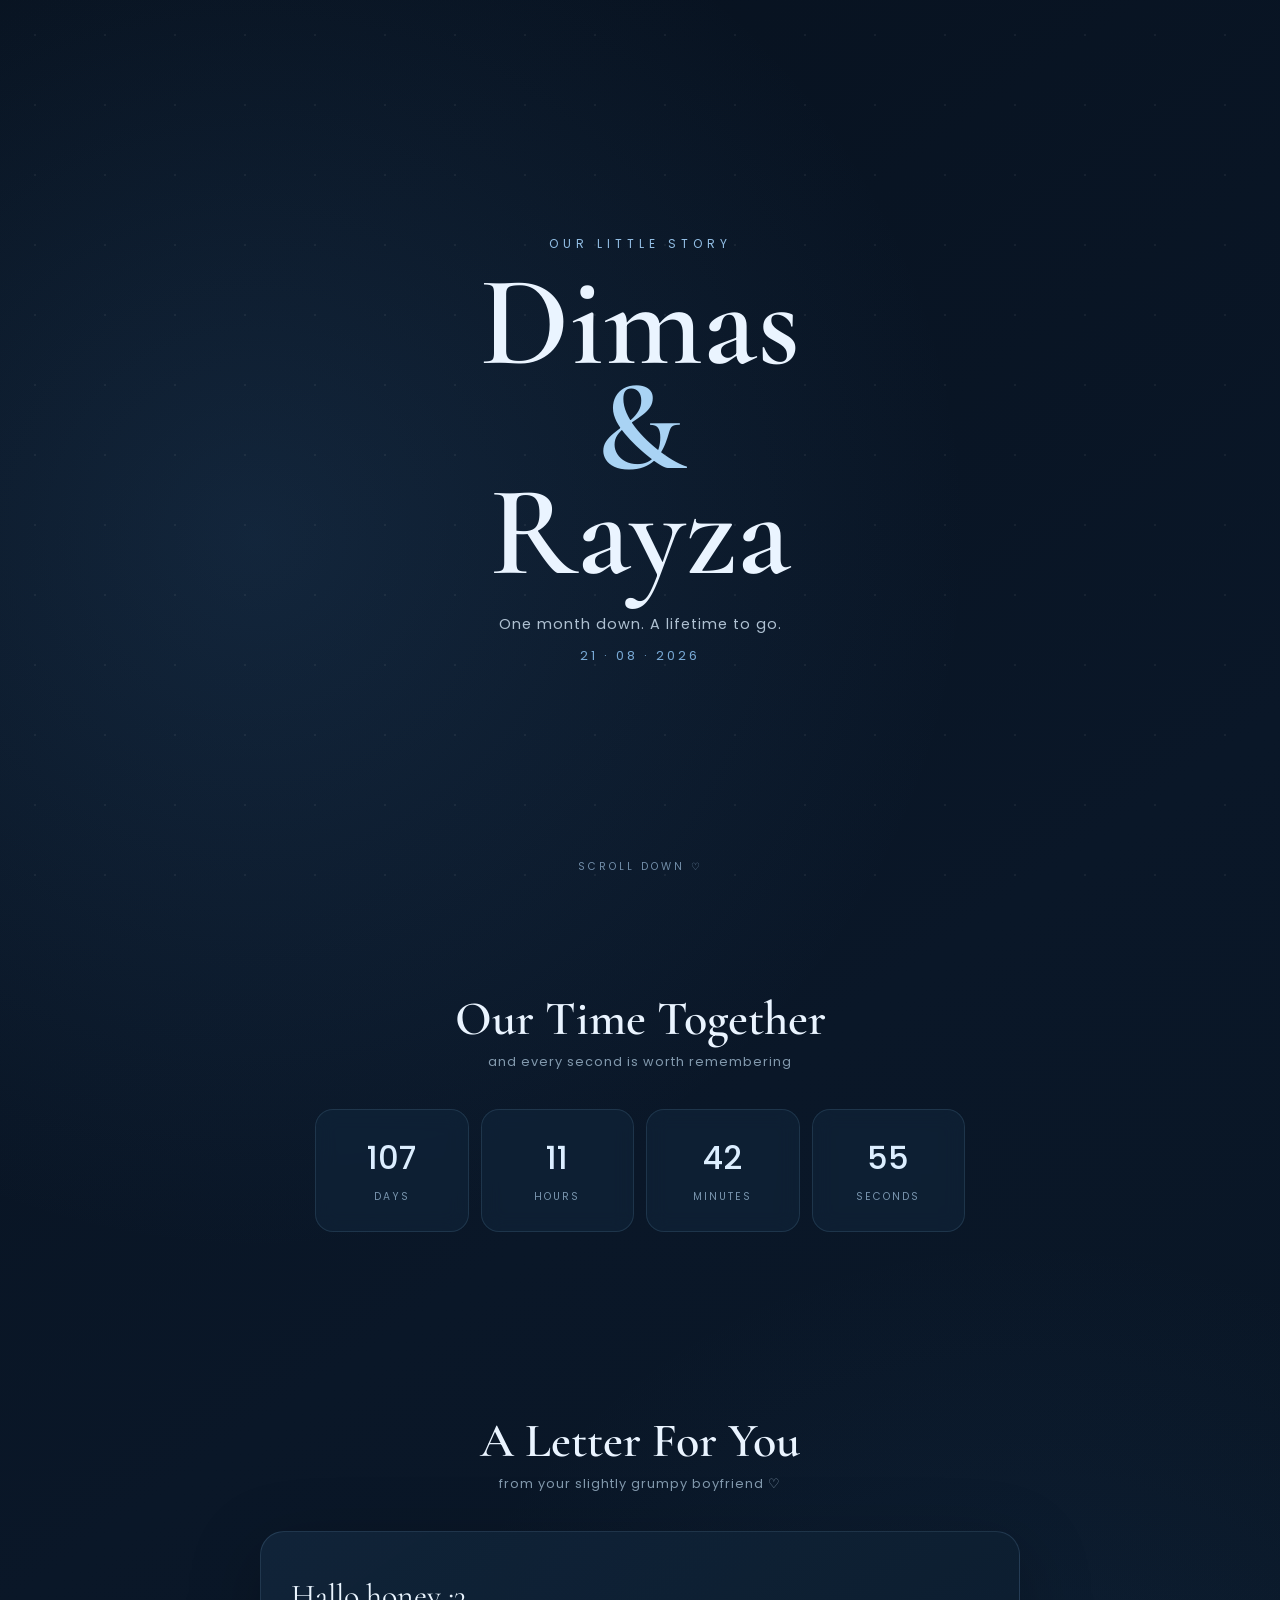
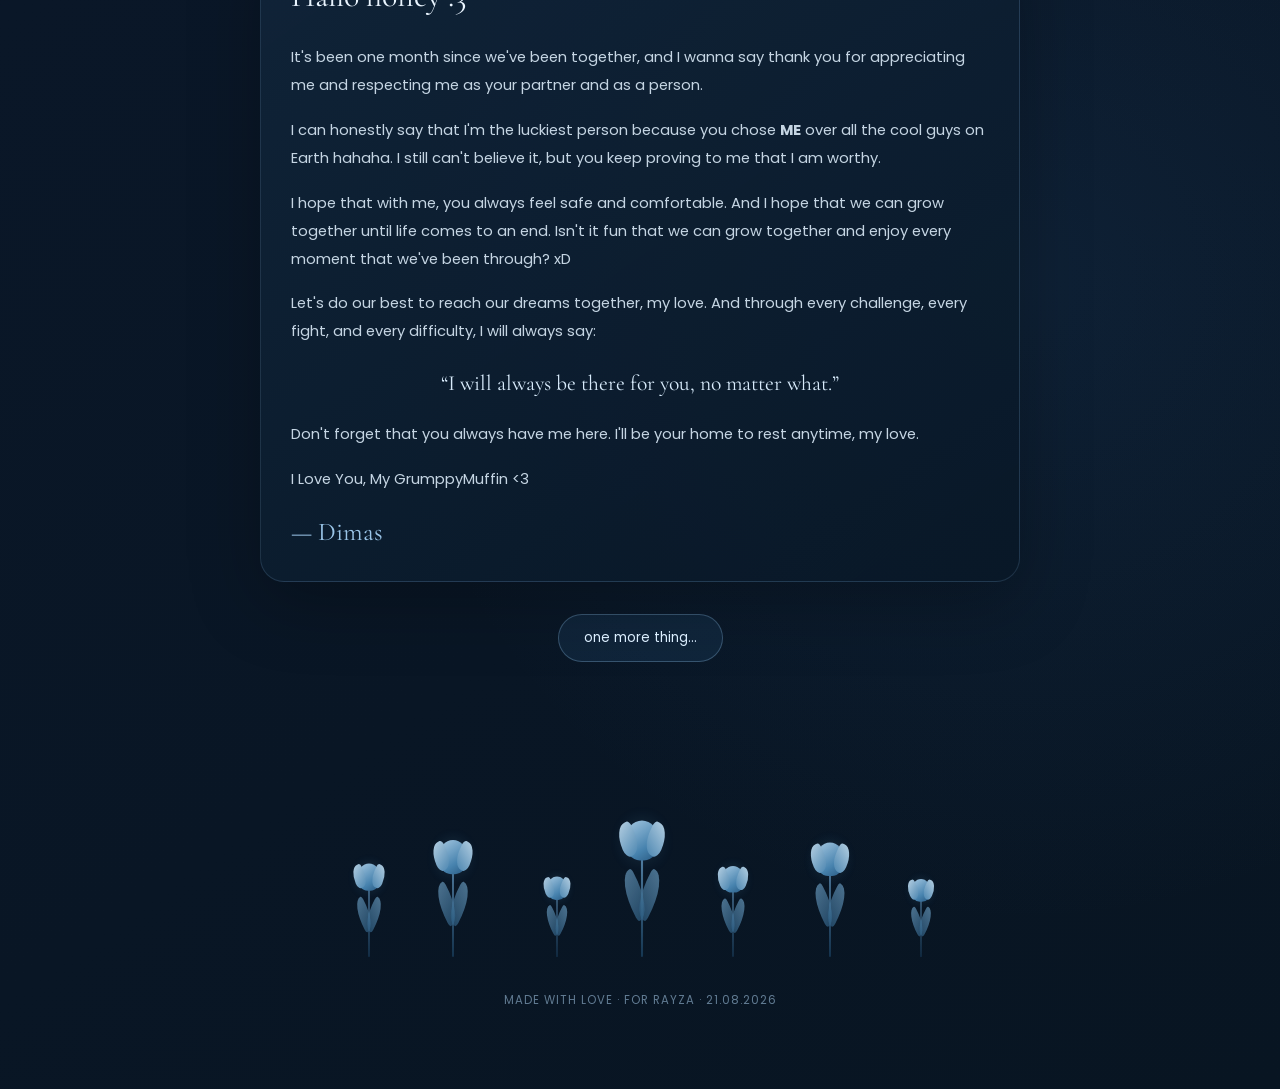
==== index.html @ d189cb37 "Rename Secret.html to index.html" ====
<!DOCTYPE html>
<html lang="en">
<head>
<meta charset="UTF-8">
<meta name="viewport" content="width=device-width, initial-scale=1.0">
<title>For Rayza — Our First Month</title>
<style>
@import url('https://fonts.googleapis.com/css2?family=Cormorant+Garamond:wght@500;600;700&family=Poppins:wght@300;400;500;600&display=swap');

*{box-sizing:border-box;margin:0;padding:0}
body{
  min-height:100vh;
  overflow-x:hidden;
  color:#eaf4ff;
  font-family:Poppins,sans-serif;
  background:
    radial-gradient(circle at 20% 20%,rgba(73,132,190,.16),transparent 30%),
    radial-gradient(circle at 80% 70%,rgba(50,105,165,.13),transparent 30%),
    linear-gradient(145deg,#07111e,#0a1728 45%,#081522);
}
body:before{
  content:"";position:fixed;inset:0;pointer-events:none;
  background-image:radial-gradient(rgba(255,255,255,.7) 1px,transparent 1px);
  background-size:70px 70px;opacity:.08;
}
.container{width:min(900px,92%);margin:auto}
.hero{min-height:100vh;display:flex;align-items:center;justify-content:center;text-align:center;padding:50px 0;position:relative}
.hero-content{animation:fadeUp 1.2s ease}
.eyebrow{font-size:.75rem;letter-spacing:5px;text-transform:uppercase;color:#91bde3;margin-bottom:18px}
h1{font-family:"Cormorant Garamond",serif;font-size:clamp(4rem,13vw,8rem);line-height:.82;font-weight:600}
h1 span{display:block;color:#a9d3f4}
.subtitle{margin:28px auto 0;color:#afc1d2;font-size:.9rem;letter-spacing:1px}
.date{margin-top:12px;color:#78a9d5;font-size:.8rem;letter-spacing:3px}
.scroll{position:absolute;bottom:25px;left:50%;transform:translateX(-50%);font-size:.65rem;letter-spacing:3px;color:#718da8}
.heart{color:#a9d3f4;animation:pulse 1.8s infinite}

.section{padding:90px 0}
.section-title{text-align:center;font-family:"Cormorant Garamond",serif;font-size:3rem;font-weight:600}
.section-sub{text-align:center;color:#8299ad;font-size:.8rem;margin-top:5px;letter-spacing:1px}
.counter{
  display:grid;grid-template-columns:repeat(4,1fr);gap:12px;margin:38px auto 0;max-width:650px
}
.time{
  background:rgba(18,39,61,.55);border:1px solid rgba(137,187,227,.14);
  border-radius:18px;padding:24px 10px;text-align:center;backdrop-filter:blur(10px)
}
.time b{display:block;font-size:2rem;font-weight:500;color:#dceeff}
.time span{font-size:.65rem;color:#7894ad;letter-spacing:2px;text-transform:uppercase}

.letter-wrap{display:flex;justify-content:center;margin-top:38px}
.letter{
  max-width:760px;width:100%;padding:34px 30px;border-radius:24px;
  background:linear-gradient(145deg,rgba(18,39,61,.8),rgba(8,23,38,.82));
  border:1px solid rgba(144,195,235,.16);box-shadow:0 20px 70px rgba(0,0,0,.25);
}
.letter p{color:#c5d5e3;line-height:1.9;font-size:.92rem;margin-bottom:17px}
.letter .hello{font-family:"Cormorant Garamond",serif;font-size:2rem;color:#eaf5ff}
.signature{font-family:"Cormorant Garamond",serif;color:#9bc6e9;font-size:1.6rem;margin-top:22px}

.button{
  display:block;margin:32px auto 0;padding:13px 25px;border-radius:50px;
  border:1px solid rgba(145,196,235,.3);background:rgba(43,91,135,.2);
  color:#dcefff;font-family:Poppins;cursor:pointer;transition:.3s
}
.button:hover{background:rgba(70,125,174,.3);transform:translateY(-2px)}

.hidden-message{
  max-width:620px;margin:20px auto 0;text-align:center;color:#bdd5e8;line-height:1.8;
  opacity:0;max-height:0;overflow:hidden;transition:.7s
}
.hidden-message.show{opacity:1;max-height:200px}

.footer{text-align:center;padding:35px 20px 80px;color:#617b92;font-size:.72rem;letter-spacing:1px}
.floating-heart{position:fixed;bottom:-30px;color:#76a9d2;opacity:.35;pointer-events:none;animation:float 9s linear forwards}
@keyframes float{to{transform:translateY(-110vh) rotate(20deg);opacity:0}}
@keyframes fadeUp{from{opacity:0;transform:translateY(30px)}to{opacity:1;transform:none}}
@keyframes pulse{50%{transform:scale(1.18)}}
@media(max-width:600px){
  .counter{grid-template-columns:repeat(2,1fr)}
  .section{padding:70px 0}
  .letter{padding:26px 21px}
  .letter p{font-size:.86rem}
}

.tulip-section{
  height:210px;
  position:relative;
  overflow:hidden;
  margin-top:-25px;
  opacity:.9;
}
.tulip-garden{
  position:absolute;
  left:50%;
  bottom:0;
  width:min(650px,95vw);
  height:190px;
  transform:translateX(-50%);
}
.tulip{
  --s:1;
  position:absolute;
  bottom:0;
  width:42px;
  height:150px;
  transform:scale(var(--s));
  transform-origin:bottom center;
  animation:sway 5s ease-in-out infinite;
}
.tulip i{
  position:absolute;
  left:20px;
  bottom:0;
  width:2px;
  height:112px;
  background:linear-gradient(to top,#183a57,#6596bd);
  border-radius:2px;
}
.tulip span{
  position:absolute;
  left:5px;
  bottom:92px;
  width:32px;
  height:38px;
  border-radius:55% 55% 48% 48%;
  background:linear-gradient(145deg,#b8dcf7,#4f8fbe 65%,#2d618c);
  box-shadow:0 0 18px rgba(103,169,219,.18);
  transform-origin:bottom center;
}
.tulip span:before,
.tulip span:after{
  content:"";
  position:absolute;
  bottom:4px;
  width:17px;
  height:32px;
  background:linear-gradient(145deg,#d0e9fb,#4f8fbe);
  border-radius:80% 20% 70% 30%;
}
.tulip span:before{left:-6px;transform:rotate(-24deg)}
.tulip span:after{right:-6px;transform:scaleX(-1) rotate(-24deg)}
.tulip i:after,
.tulip i:before{
  content:"";
  position:absolute;
  bottom:35px;
  width:18px;
  height:48px;
  background:linear-gradient(145deg,#80b4d9,#24577e);
  border-radius:90% 10% 90% 10%;
  opacity:.7;
}
.tulip i:before{left:-15px;transform:rotate(-28deg)}
.tulip i:after{right:-15px;transform:scaleX(-1) rotate(-28deg)}
.t1{left:5%;--s:.72;animation-delay:-1s}
.t2{left:18%;--s:.9;animation-delay:-2.2s}
.t3{left:34%;--s:.62;animation-delay:-.5s}
.t4{left:47%;--s:1.05;animation-delay:-3s}
.t5{left:61%;--s:.7;animation-delay:-1.7s}
.t6{left:76%;--s:.88;animation-delay:-2.6s}
.t7{left:90%;--s:.6;animation-delay:-.8s}
@keyframes sway{
  0%,100%{margin-left:0;transform:scale(var(--s)) rotate(-1deg)}
  50%{margin-left:3px;transform:scale(var(--s)) rotate(2deg)}
}
@media(max-width:600px){
  .tulip-section{height:175px}
  .tulip-garden{height:160px}
}

</style>
</head>
<body>

<section class="hero">
  <div class="hero-content container">
    <div class="eyebrow">Our little story</div>
    <h1>Dimas <span>&</span> Rayza</h1>
    <div class="subtitle">One month down. A lifetime to go.</div>
    <div class="date">21 · 08 · 2026</div>
  </div>
  <div class="scroll">SCROLL DOWN ♡</div>
</section>

<section class="section">
  <div class="container">
    <h2 class="section-title">Our Time Together</h2>
    <p class="section-sub">and every second is worth remembering</p>
    <div class="counter">
      <div class="time"><b id="days">0</b><span>Days</span></div>
      <div class="time"><b id="hours">0</b><span>Hours</span></div>
      <div class="time"><b id="minutes">0</b><span>Minutes</span></div>
      <div class="time"><b id="seconds">0</b><span>Seconds</span></div>
    </div>
  </div>
</section>

<section class="section">
  <div class="container">
    <h2 class="section-title">A Letter For You</h2>
    <p class="section-sub">from your slightly grumpy boyfriend ♡</p>

    <div class="letter-wrap">
      <article class="letter">
        <p class="hello">Hallo honey :3</p>
        <p>It's been one month since we've been together, and I wanna say thank you for appreciating me and respecting me as your partner and as a person.</p>
        <p>I can honestly say that I'm the luckiest person because you chose <b>ME</b> over all the cool guys on Earth hahaha. I still can't believe it, but you keep proving to me that I am worthy.</p>
        <p>I hope that with me, you always feel safe and comfortable. And I hope that we can grow together until life comes to an end. Isn't it fun that we can grow together and enjoy every moment that we've been through? xD</p>
        <p>Let's do our best to reach our dreams together, my love. And through every challenge, every fight, and every difficulty, I will always say:</p>
        <p style="text-align:center;color:#d8ebfb;font-family:'Cormorant Garamond',serif;font-size:1.35rem;">“I will always be there for you, no matter what.”</p>
        <p>Don't forget that you always have me here. I'll be your home to rest anytime, my love.</p>
        <p>I Love You, My GrumppyMuffin &lt;3</p>
        <div class="signature">— Dimas</div>
      </article>
    </div>

    <button class="button" onclick="showSecret()">one more thing...</button>
    <div id="secret" class="hidden-message">
      Whatever happens, I don't need perfect days with you.<br>
      I just want the real ones — the silly ones, the difficult ones,<br>
      the quiet ones, and all the little moments in between. ♡
    </div>
  </div>
</section>

<section class="tulip-section" aria-hidden="true">
  <div class="tulip-garden">
    <div class="tulip t1"><i></i><span></span></div>
    <div class="tulip t2"><i></i><span></span></div>
    <div class="tulip t3"><i></i><span></span></div>
    <div class="tulip t4"><i></i><span></span></div>
    <div class="tulip t5"><i></i><span></span></div>
    <div class="tulip t6"><i></i><span></span></div>
    <div class="tulip t7"><i></i><span></span></div>
  </div>
</section>

<footer class="footer">
  MADE WITH LOVE · FOR RAYZA · 21.08.2026
</footer>

<script>
const start = new Date("2026-08-21T00:00:00+07:00");

function updateCounter(){
  const now = new Date();
  let diff = Math.max(0, now - start);
  const days = Math.floor(diff / 86400000); diff %= 86400000;
  const hours = Math.floor(diff / 3600000); diff %= 3600000;
  const minutes = Math.floor(diff / 60000); diff %= 60000;
  const seconds = Math.floor(diff / 1000);

  document.getElementById("days").textContent = days;
  document.getElementById("hours").textContent = hours;
  document.getElementById("minutes").textContent = minutes;
  document.getElementById("seconds").textContent = seconds;
}
updateCounter();
setInterval(updateCounter,1000);

function showSecret(){
  document.getElementById("secret").classList.toggle("show");
}

function createHeart(){
  const h=document.createElement("div");
  h.className="floating-heart";
  h.textContent=["♡","♥","✦"][Math.floor(Math.random()*3)];
  h.style.left=Math.random()*100+"vw";
  h.style.fontSize=(10+Math.random()*14)+"px";
  h.style.animationDuration=(7+Math.random()*5)+"s";
  document.body.appendChild(h);
  setTimeout(()=>h.remove(),12000);
}
setInterval(createHeart,1100);
</script>
</body>
</html>
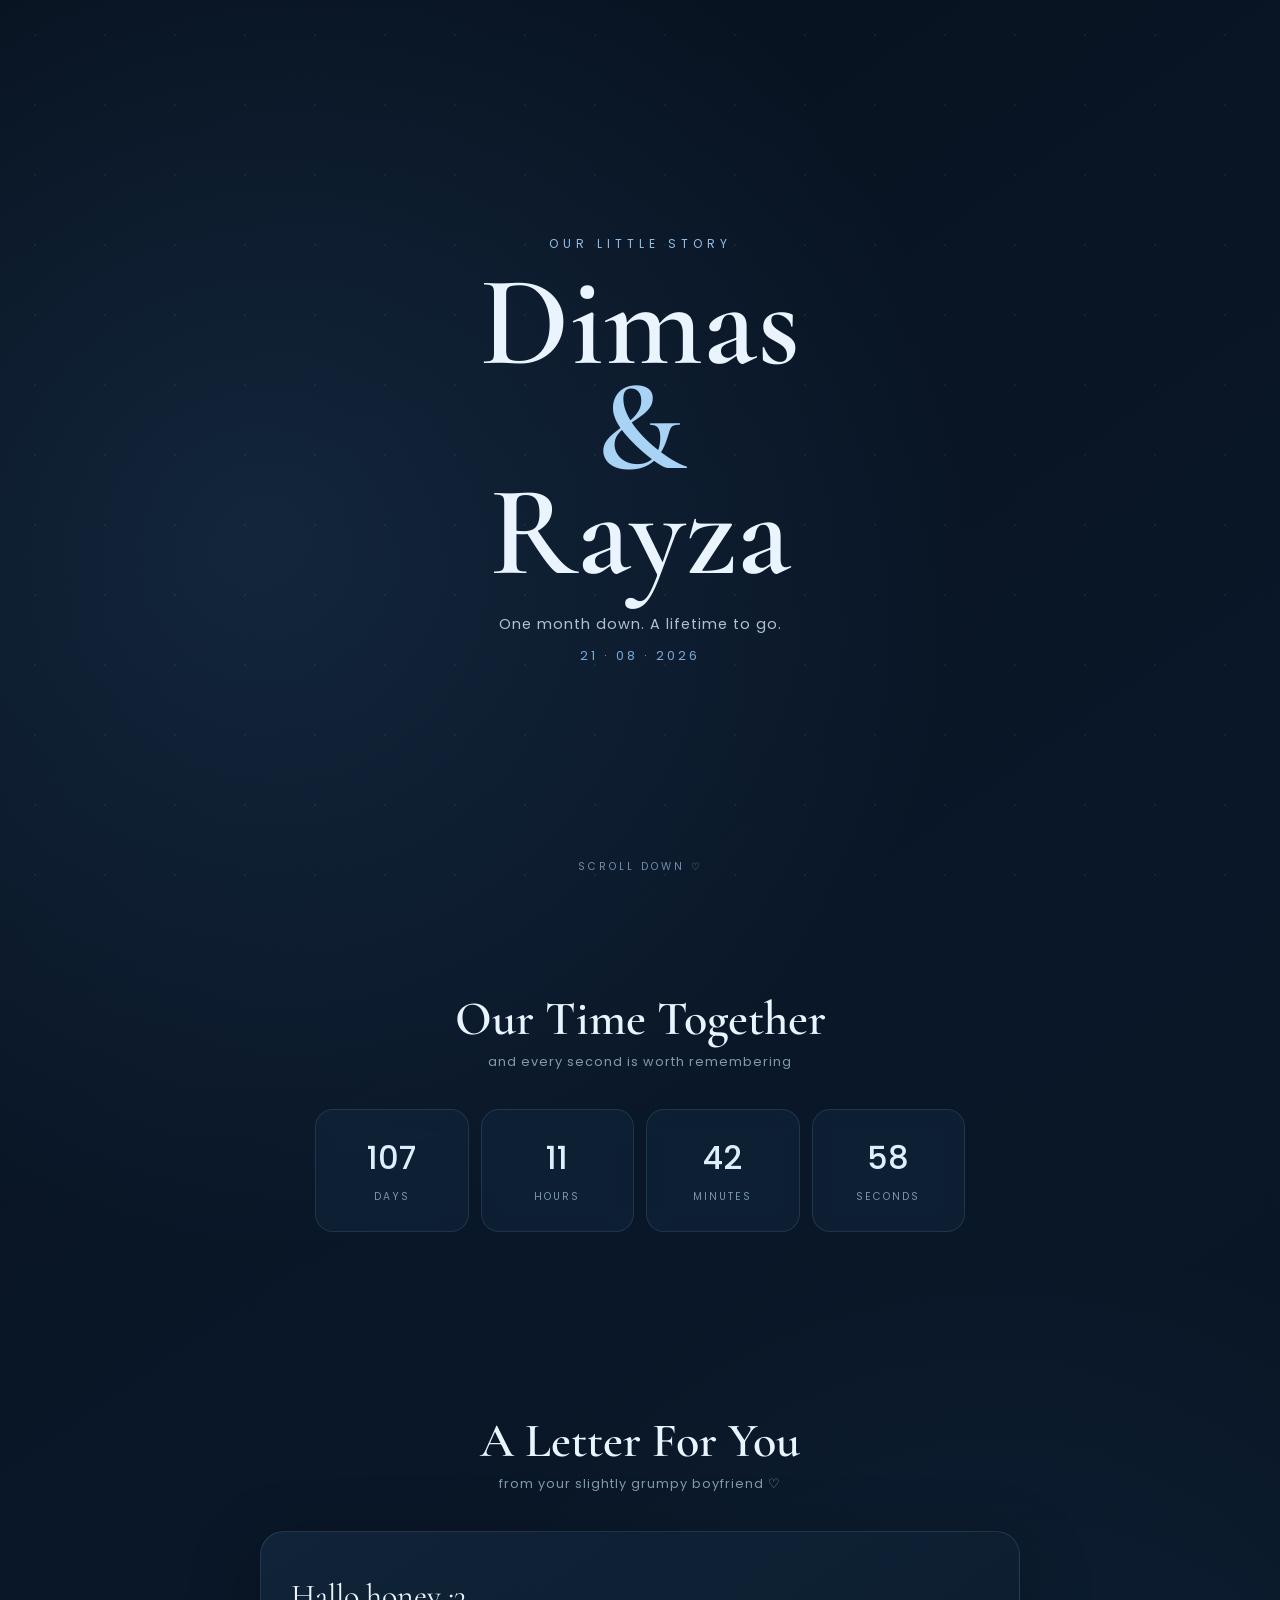
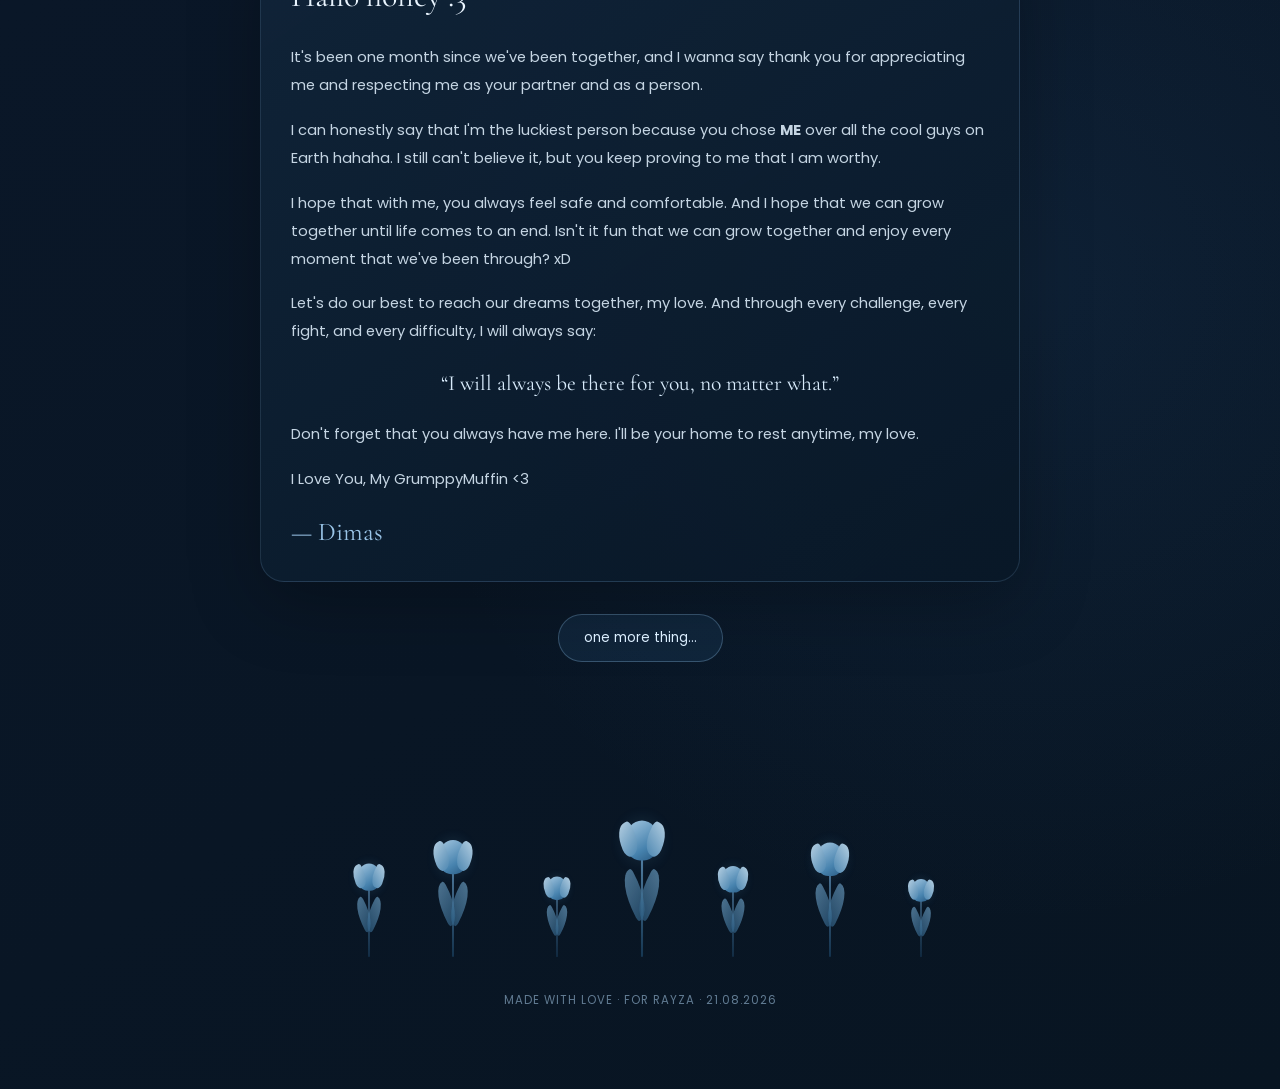
==== commit e6727081: "Rename Secret.html to index.html" ====
--- a/index.html
+++ b/index.html
@@ -1,85 +1,85 @@
 <!DOCTYPE html>
-<html lang="en">
+   <html lang="en">
 <head>
-<meta charset="UTF-8">
-<meta name="viewport" content="width=device-width, initial-scale=1.0">
-<title>For Rayza — Our First Month</title>
+  <meta charset="UTF-8">
+    <meta name="viewport" content="width=device-width, initial-scale=1.0">
+     <title>For Rayza — Our First Month</title>
 <style>
 @import url('https://fonts.googleapis.com/css2?family=Cormorant+Garamond:wght@500;600;700&family=Poppins:wght@300;400;500;600&display=swap');
 
 *{box-sizing:border-box;margin:0;padding:0}
 body{
   min-height:100vh;
-  overflow-x:hidden;
-  color:#eaf4ff;
-  font-family:Poppins,sans-serif;
+    overflow-x:hidden;
+     color:#eaf4ff;
+      font-family:Poppins,sans-serif;
   background:
     radial-gradient(circle at 20% 20%,rgba(73,132,190,.16),transparent 30%),
-    radial-gradient(circle at 80% 70%,rgba(50,105,165,.13),transparent 30%),
-    linear-gradient(145deg,#07111e,#0a1728 45%,#081522);
+     radial-gradient(circle at 80% 70%,rgba(50,105,165,.13),transparent 30%),
+      linear-gradient(145deg,#07111e,#0a1728 45%,#081522);
 }
 body:before{
   content:"";position:fixed;inset:0;pointer-events:none;
-  background-image:radial-gradient(rgba(255,255,255,.7) 1px,transparent 1px);
-  background-size:70px 70px;opacity:.08;
+    background-image:radial-gradient(rgba(255,255,255,.7) 1px,transparent 1px);
+     background-size:70px 70px;opacity:.08;
 }
 .container{width:min(900px,92%);margin:auto}
-.hero{min-height:100vh;display:flex;align-items:center;justify-content:center;text-align:center;padding:50px 0;position:relative}
-.hero-content{animation:fadeUp 1.2s ease}
-.eyebrow{font-size:.75rem;letter-spacing:5px;text-transform:uppercase;color:#91bde3;margin-bottom:18px}
-h1{font-family:"Cormorant Garamond",serif;font-size:clamp(4rem,13vw,8rem);line-height:.82;font-weight:600}
-h1 span{display:block;color:#a9d3f4}
+  .hero{min-height:100vh;display:flex;align-items:center;justify-content:center;text-align:center;padding:50px 0;position:relative}
+    .hero-content{animation:fadeUp 1.2s ease}
+     .eyebrow{font-size:.75rem;letter-spacing:5px;text-transform:uppercase;color:#91bde3;margin-bottom:18px}
+       h1{font-family:"Cormorant Garamond",serif;font-size:clamp(4rem,13vw,8rem);line-height:.82;font-weight:600}
+        h1 span{display:block;color:#a9d3f4}
 .subtitle{margin:28px auto 0;color:#afc1d2;font-size:.9rem;letter-spacing:1px}
-.date{margin-top:12px;color:#78a9d5;font-size:.8rem;letter-spacing:3px}
-.scroll{position:absolute;bottom:25px;left:50%;transform:translateX(-50%);font-size:.65rem;letter-spacing:3px;color:#718da8}
-.heart{color:#a9d3f4;animation:pulse 1.8s infinite}
+ .date{margin-top:12px;color:#78a9d5;font-size:.8rem;letter-spacing:3px}
+  .scroll{position:absolute;bottom:25px;left:50%;transform:translateX(-50%);font-size:.65rem;letter-spacing:3px;color:#718da8}
+    .heart{color:#a9d3f4;animation:pulse 1.8s infinite}
 
 .section{padding:90px 0}
-.section-title{text-align:center;font-family:"Cormorant Garamond",serif;font-size:3rem;font-weight:600}
-.section-sub{text-align:center;color:#8299ad;font-size:.8rem;margin-top:5px;letter-spacing:1px}
-.counter{
+  .section-title{text-align:center;font-family:"Cormorant Garamond",serif;font-size:3rem;font-weight:600}
+   .section-sub{text-align:center;color:#8299ad;font-size:.8rem;margin-top:5px;letter-spacing:1px}
+    .counter{
   display:grid;grid-template-columns:repeat(4,1fr);gap:12px;margin:38px auto 0;max-width:650px
 }
 .time{
   background:rgba(18,39,61,.55);border:1px solid rgba(137,187,227,.14);
-  border-radius:18px;padding:24px 10px;text-align:center;backdrop-filter:blur(10px)
+   border-radius:18px;padding:24px 10px;text-align:center;backdrop-filter:blur(10px)
 }
 .time b{display:block;font-size:2rem;font-weight:500;color:#dceeff}
-.time span{font-size:.65rem;color:#7894ad;letter-spacing:2px;text-transform:uppercase}
+ .time span{font-size:.65rem;color:#7894ad;letter-spacing:2px;text-transform:uppercase}
 
 .letter-wrap{display:flex;justify-content:center;margin-top:38px}
-.letter{
-  max-width:760px;width:100%;padding:34px 30px;border-radius:24px;
-  background:linear-gradient(145deg,rgba(18,39,61,.8),rgba(8,23,38,.82));
-  border:1px solid rgba(144,195,235,.16);box-shadow:0 20px 70px rgba(0,0,0,.25);
+ .letter{
+   max-width:760px;width:100%;padding:34px 30px;border-radius:24px;
+    background:linear-gradient(145deg,rgba(18,39,61,.8),rgba(8,23,38,.82));
+     border:1px solid rgba(144,195,235,.16);box-shadow:0 20px 70px rgba(0,0,0,.25);
 }
 .letter p{color:#c5d5e3;line-height:1.9;font-size:.92rem;margin-bottom:17px}
-.letter .hello{font-family:"Cormorant Garamond",serif;font-size:2rem;color:#eaf5ff}
-.signature{font-family:"Cormorant Garamond",serif;color:#9bc6e9;font-size:1.6rem;margin-top:22px}
+  .letter .hello{font-family:"Cormorant Garamond",serif;font-size:2rem;color:#eaf5ff}
+    .signature{font-family:"Cormorant Garamond",serif;color:#9bc6e9;font-size:1.6rem;margin-top:22px}
 
 .button{
   display:block;margin:32px auto 0;padding:13px 25px;border-radius:50px;
-  border:1px solid rgba(145,196,235,.3);background:rgba(43,91,135,.2);
-  color:#dcefff;font-family:Poppins;cursor:pointer;transition:.3s
+    border:1px solid rgba(145,196,235,.3);background:rgba(43,91,135,.2);
+     color:#dcefff;font-family:Poppins;cursor:pointer;transition:.3s
 }
 .button:hover{background:rgba(70,125,174,.3);transform:translateY(-2px)}
 
 .hidden-message{
   max-width:620px;margin:20px auto 0;text-align:center;color:#bdd5e8;line-height:1.8;
-  opacity:0;max-height:0;overflow:hidden;transition:.7s
+    opacity:0;max-height:0;overflow:hidden;transition:.7s
 }
 .hidden-message.show{opacity:1;max-height:200px}
 
 .footer{text-align:center;padding:35px 20px 80px;color:#617b92;font-size:.72rem;letter-spacing:1px}
-.floating-heart{position:fixed;bottom:-30px;color:#76a9d2;opacity:.35;pointer-events:none;animation:float 9s linear forwards}
-@keyframes float{to{transform:translateY(-110vh) rotate(20deg);opacity:0}}
-@keyframes fadeUp{from{opacity:0;transform:translateY(30px)}to{opacity:1;transform:none}}
-@keyframes pulse{50%{transform:scale(1.18)}}
-@media(max-width:600px){
+  .floating-heart{position:fixed;bottom:-30px;color:#76a9d2;opacity:.35;pointer-events:none;animation:float 9s linear forwards}
+    @keyframes float{to{transform:translateY(-110vh) rotate(20deg);opacity:0}}
+     @keyframes fadeUp{from{opacity:0;transform:translateY(30px)}to{opacity:1;transform:none}}
+      @keyframes pulse{50%{transform:scale(1.18)}}
+        @media(max-width:600px){
   .counter{grid-template-columns:repeat(2,1fr)}
-  .section{padding:70px 0}
-  .letter{padding:26px 21px}
-  .letter p{font-size:.86rem}
+   .section{padding:70px 0}
+    .letter{padding:26px 21px}
+     .letter p{font-size:.86rem}
 }
 
 .tulip-section{
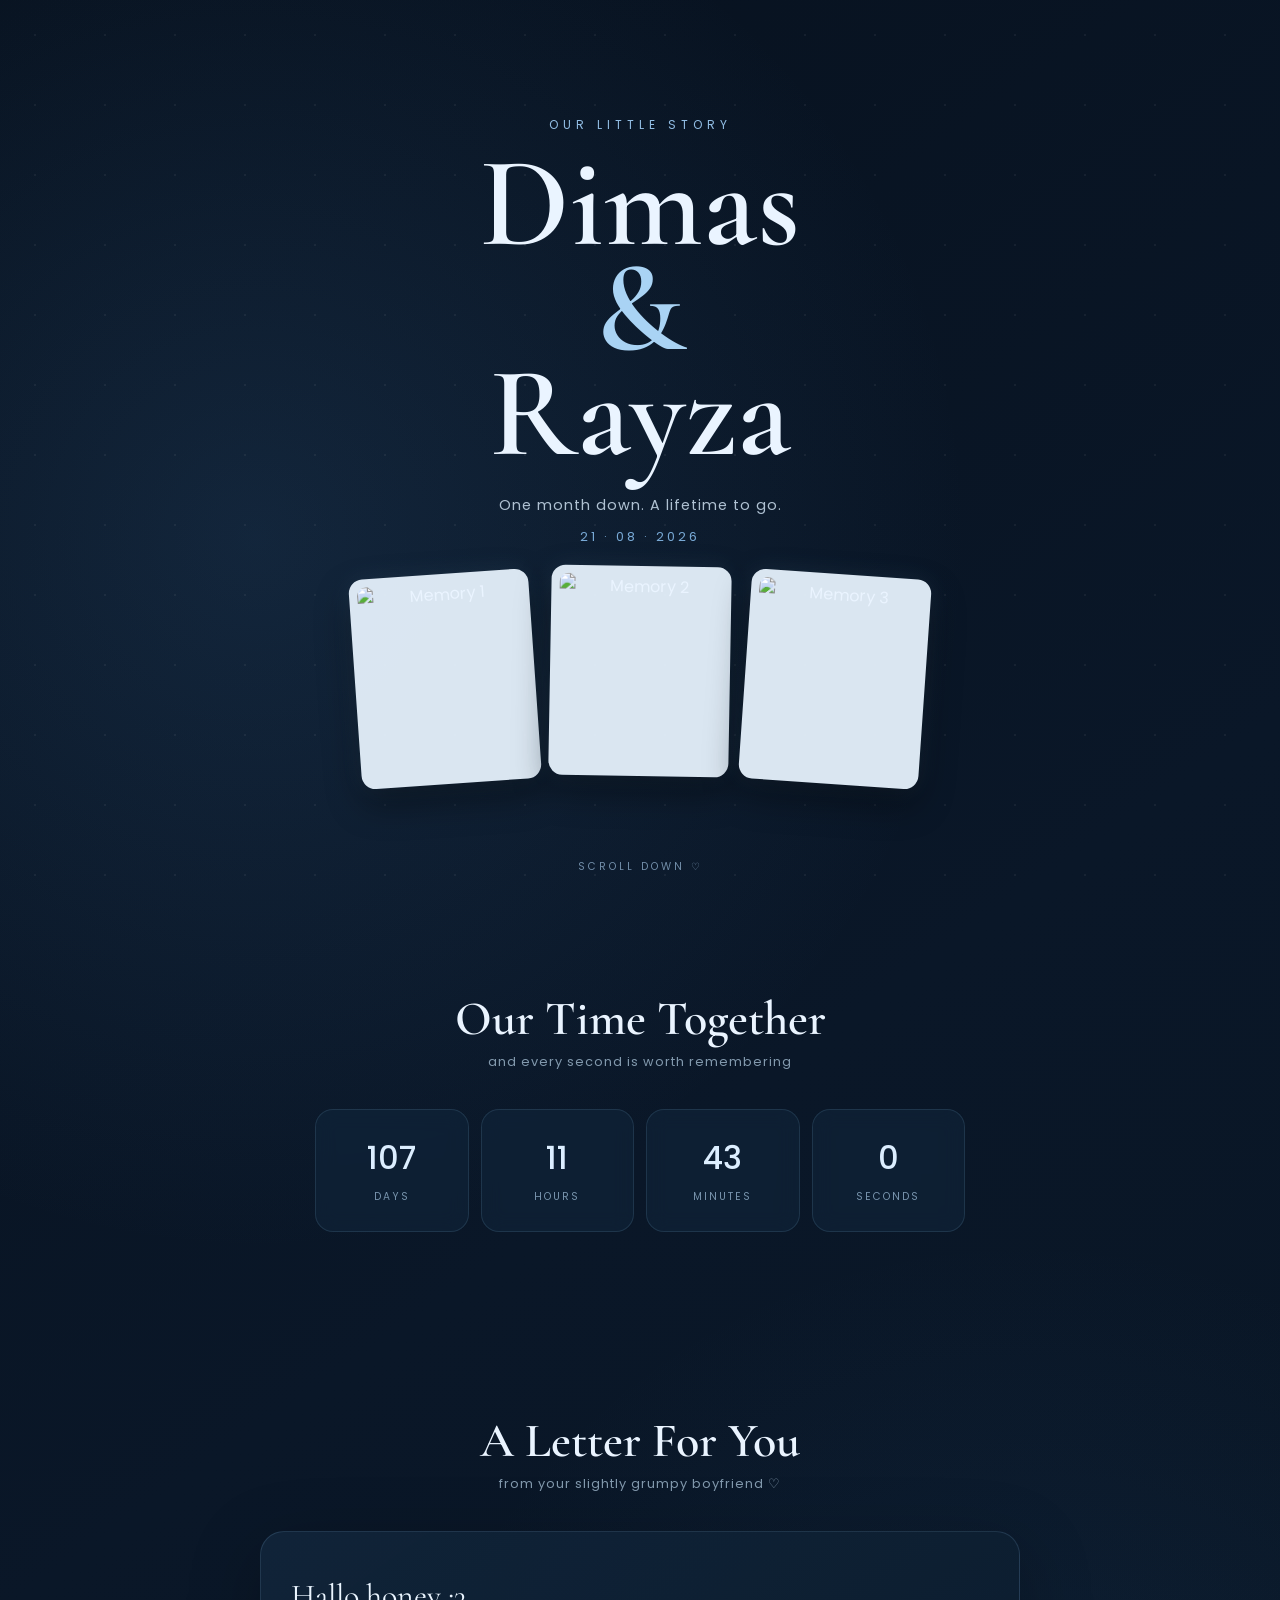
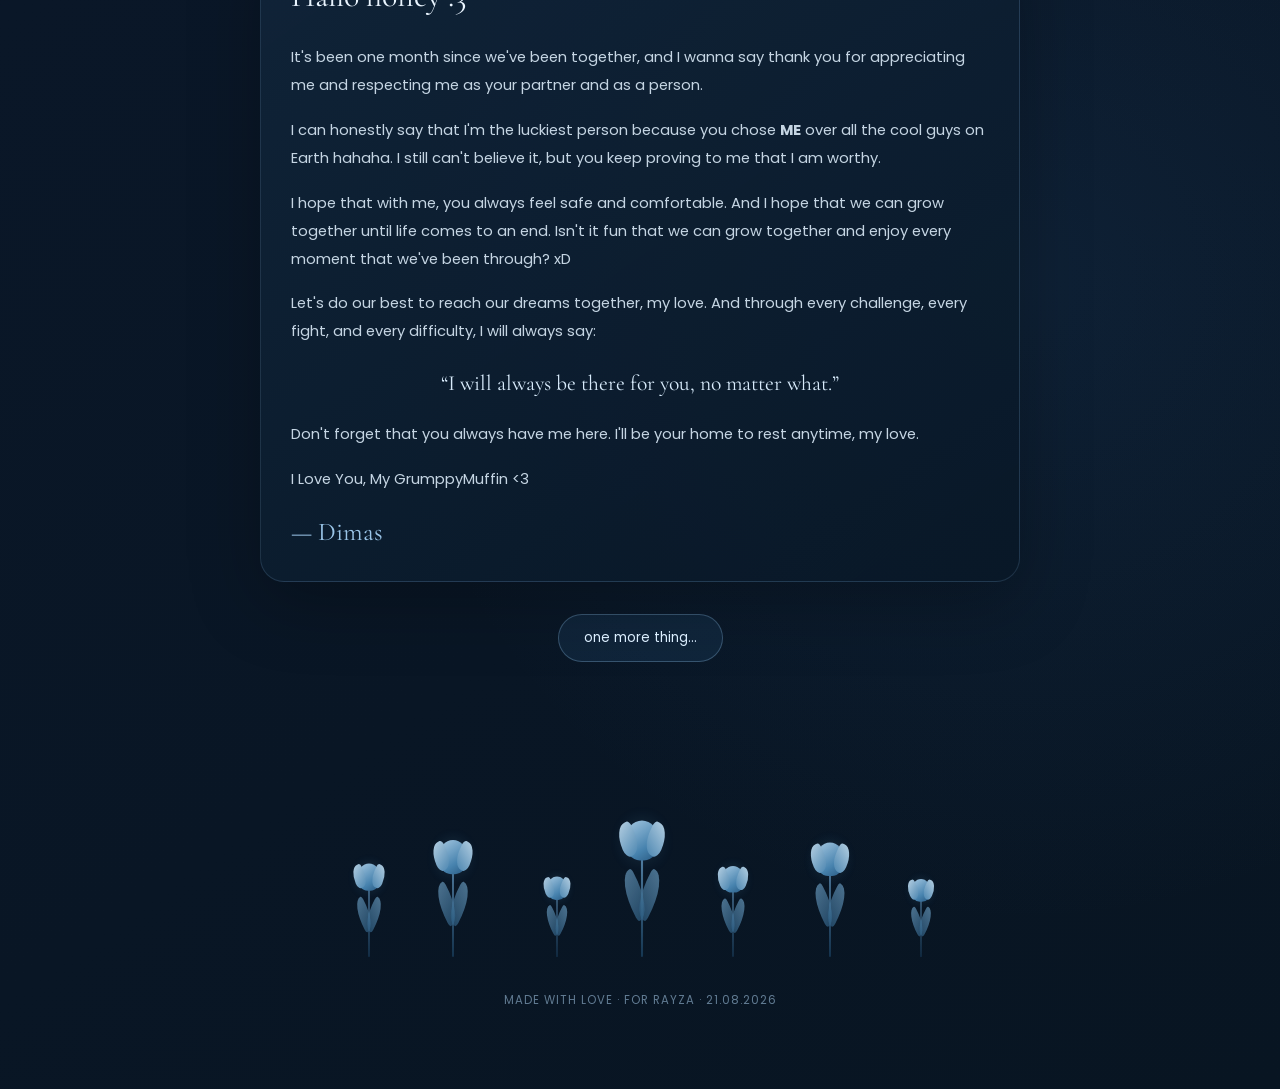
==== commit 16ac6094: "Rename secret New.html to index.html" ====
--- a/index.html
+++ b/index.html
@@ -168,6 +168,51 @@
   .tulip-garden{height:160px}
 }
 
+  .photo-gallery {
+  display: flex;
+  justify-content: center;
+  align-items: center;
+  gap: 15px;
+  margin: 28px auto 0;
+  flex-wrap: wrap;
+}
+
+.photo-frame {
+  width: 180px;
+  padding: 8px 8px 12px;
+  background: rgba(230, 242, 252, .95);
+  border-radius: 14px;
+  box-shadow:
+    0 15px 35px rgba(0,0,0,.4),
+    0 0 25px rgba(120,180,225,.12);
+  transition: .4s ease;
+}
+
+.photo-frame:nth-child(1) {
+  transform: rotate(-4deg);
+}
+
+.photo-frame:nth-child(2) {
+  transform: translateY(-8px) rotate(1deg);
+}
+
+.photo-frame:nth-child(3) {
+  transform: rotate(4deg);
+}
+
+.photo-frame:hover {
+  transform: translateY(-10px) rotate(0deg) scale(1.05);
+  z-index: 2;
+}
+
+.photo-frame img {
+  width: 100%;
+  height: 190px;
+  object-fit: cover;
+  display: block;
+  border-radius: 9px;
+}
+
 </style>
 </head>
 <body>
@@ -178,6 +223,18 @@
     <h1>Dimas <span>&</span> Rayza</h1>
     <div class="subtitle">One month down. A lifetime to go.</div>
     <div class="date">21 · 08 · 2026</div>
+    <div class="photo-gallery">
+  <div class="photo-frame">
+    <img src="janji.jpg" alt="Memory 1">
+  </div>
+
+  <div class="photo-frame">
+    <img src="ig (345).jpg" alt="Memory 2">
+  </div>
+
+  <div class="photo-frame">
+    <img src="stardew.png" alt="Memory 3">
+     
   </div>
   <div class="scroll">SCROLL DOWN ♡</div>
 </section>
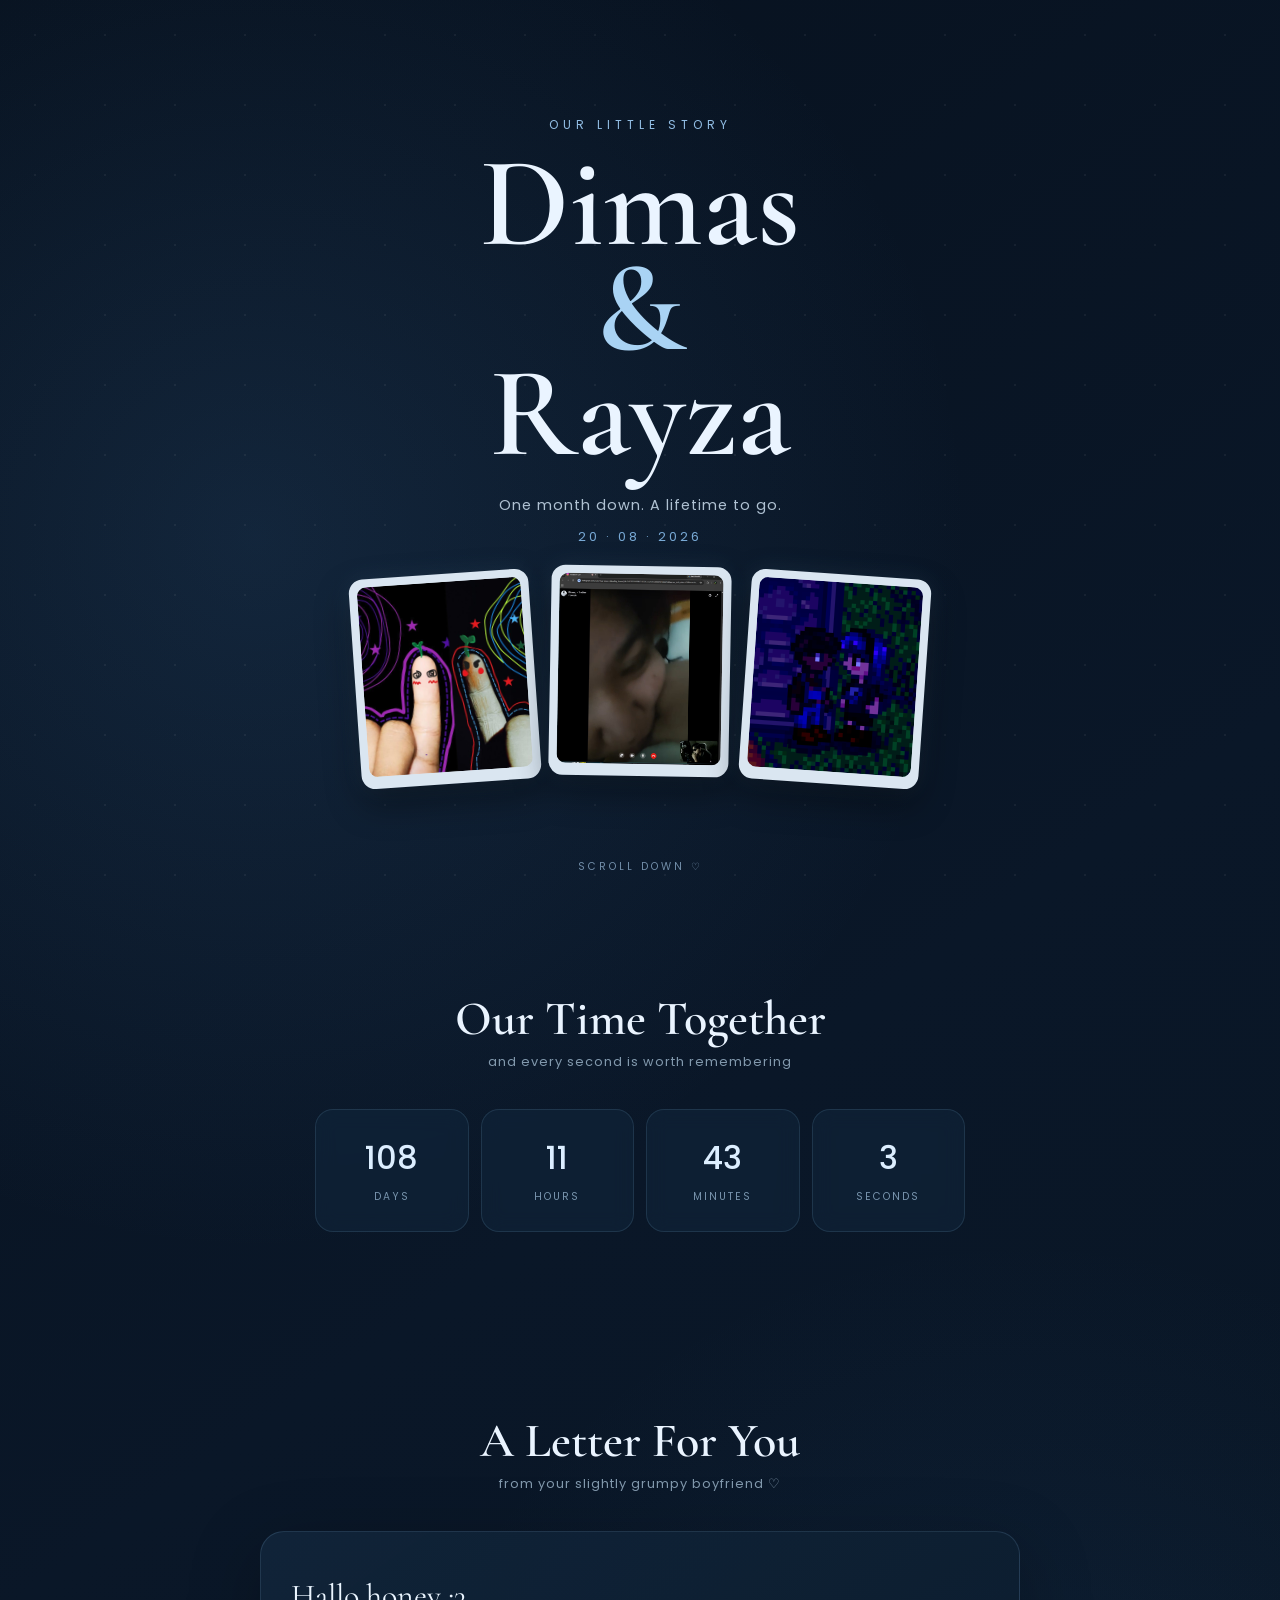
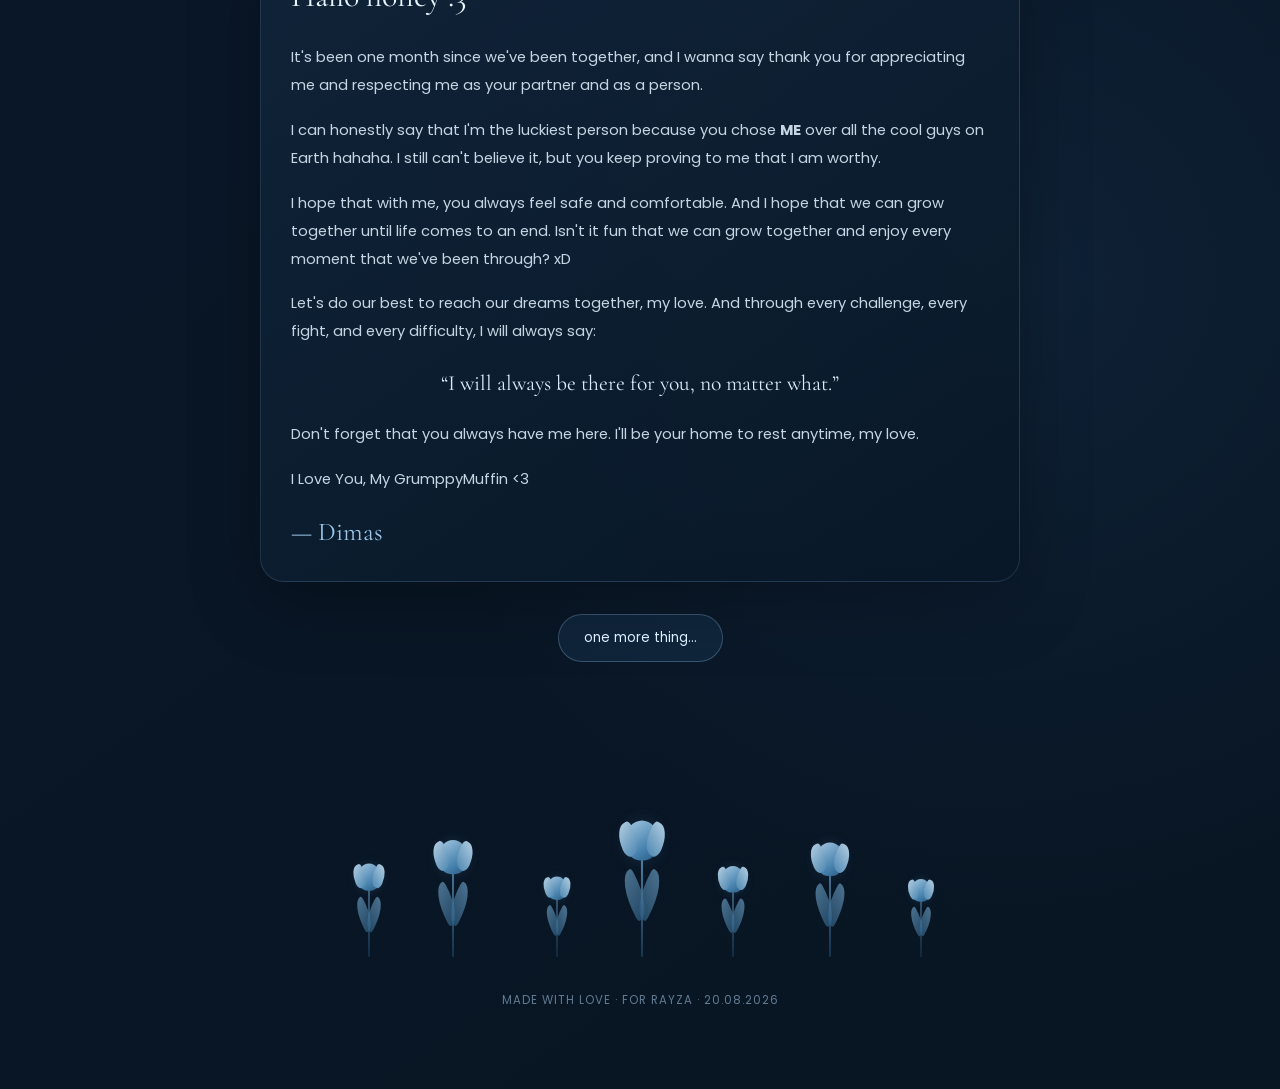
==== commit 11e07230: "Rename secret New.html to index.html" ====
--- a/index.html
+++ b/index.html
@@ -222,7 +222,7 @@
     <div class="eyebrow">Our little story</div>
     <h1>Dimas <span>&</span> Rayza</h1>
     <div class="subtitle">One month down. A lifetime to go.</div>
-    <div class="date">21 · 08 · 2026</div>
+    <div class="date">20 · 08 · 2026</div>
     <div class="photo-gallery">
   <div class="photo-frame">
     <img src="janji.jpg" alt="Memory 1">
@@ -293,11 +293,11 @@
 </section>
 
 <footer class="footer">
-  MADE WITH LOVE · FOR RAYZA · 21.08.2026
+  MADE WITH LOVE · FOR RAYZA · 20.08.2026
 </footer>
 
 <script>
-const start = new Date("2026-08-21T00:00:00+07:00");
+const start = new Date("2026-08-20T00:00:00+07:00");
 
 function updateCounter(){
   const now = new Date();
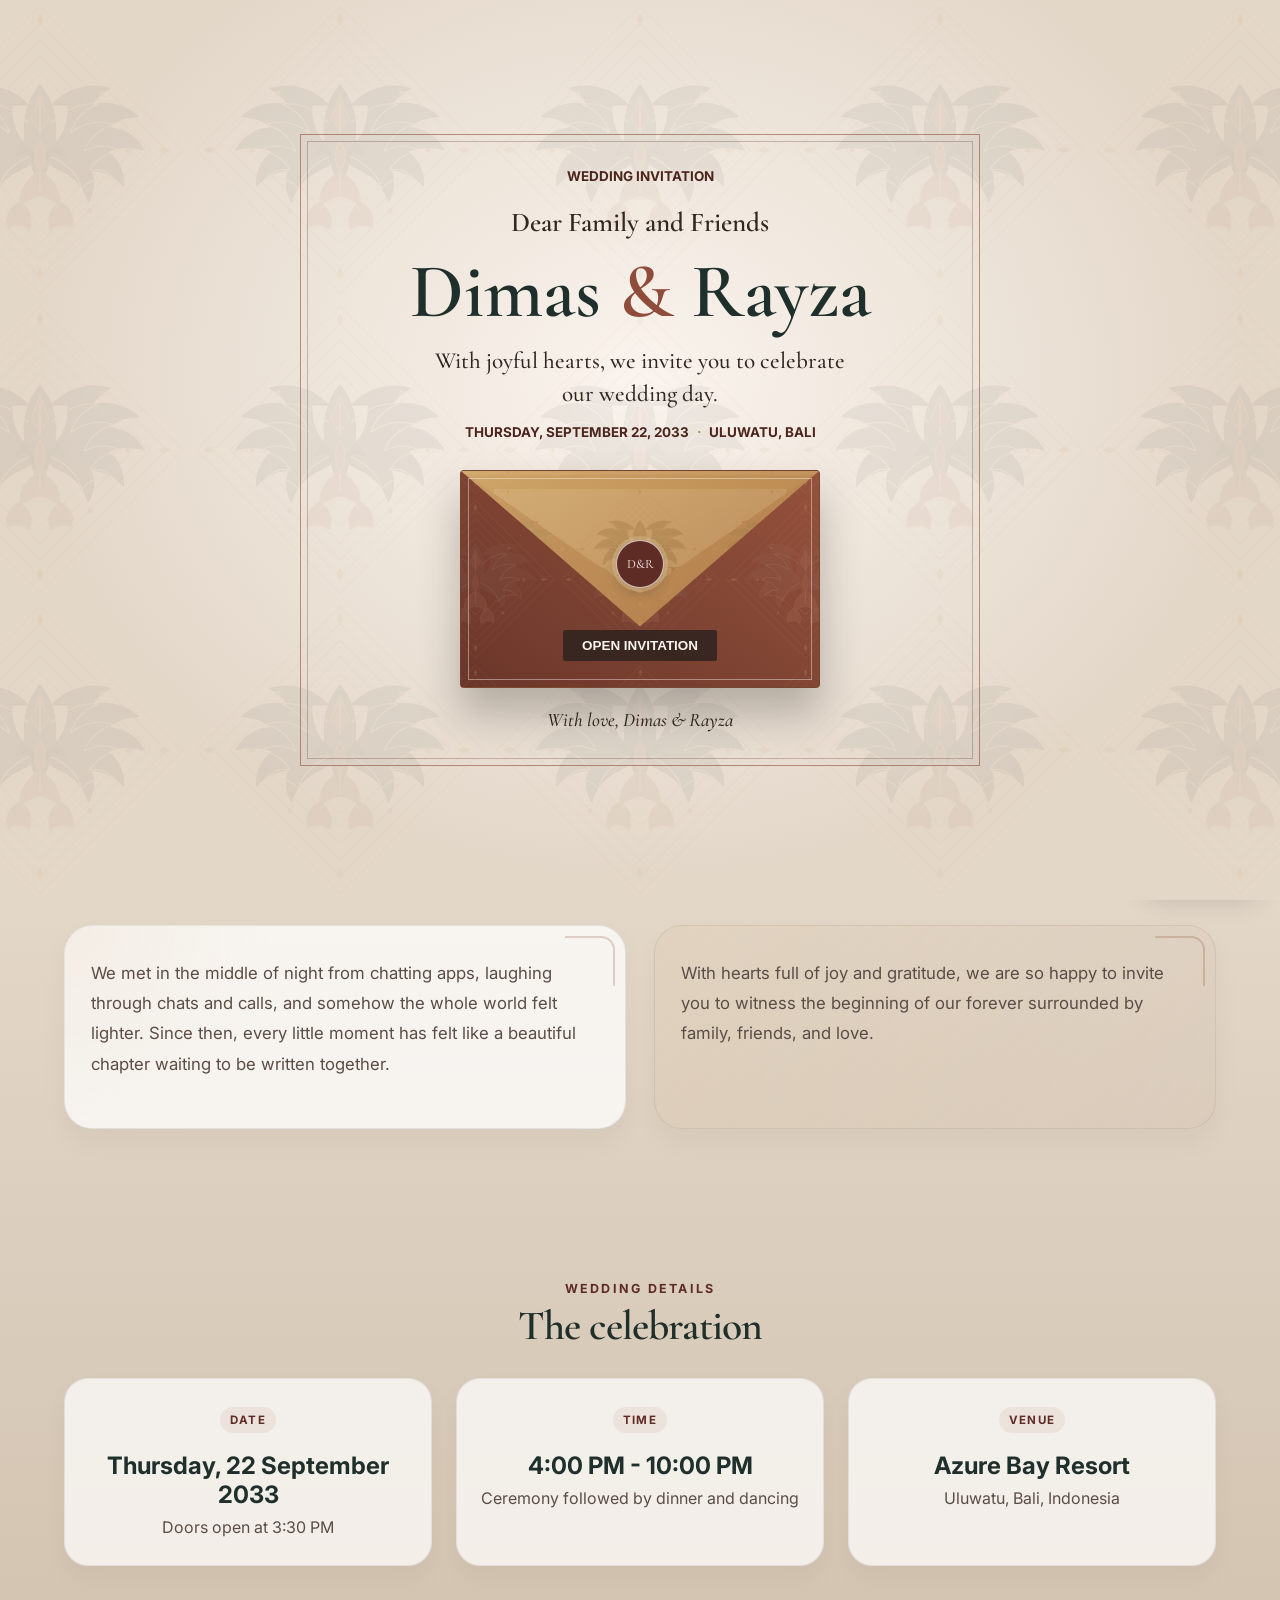
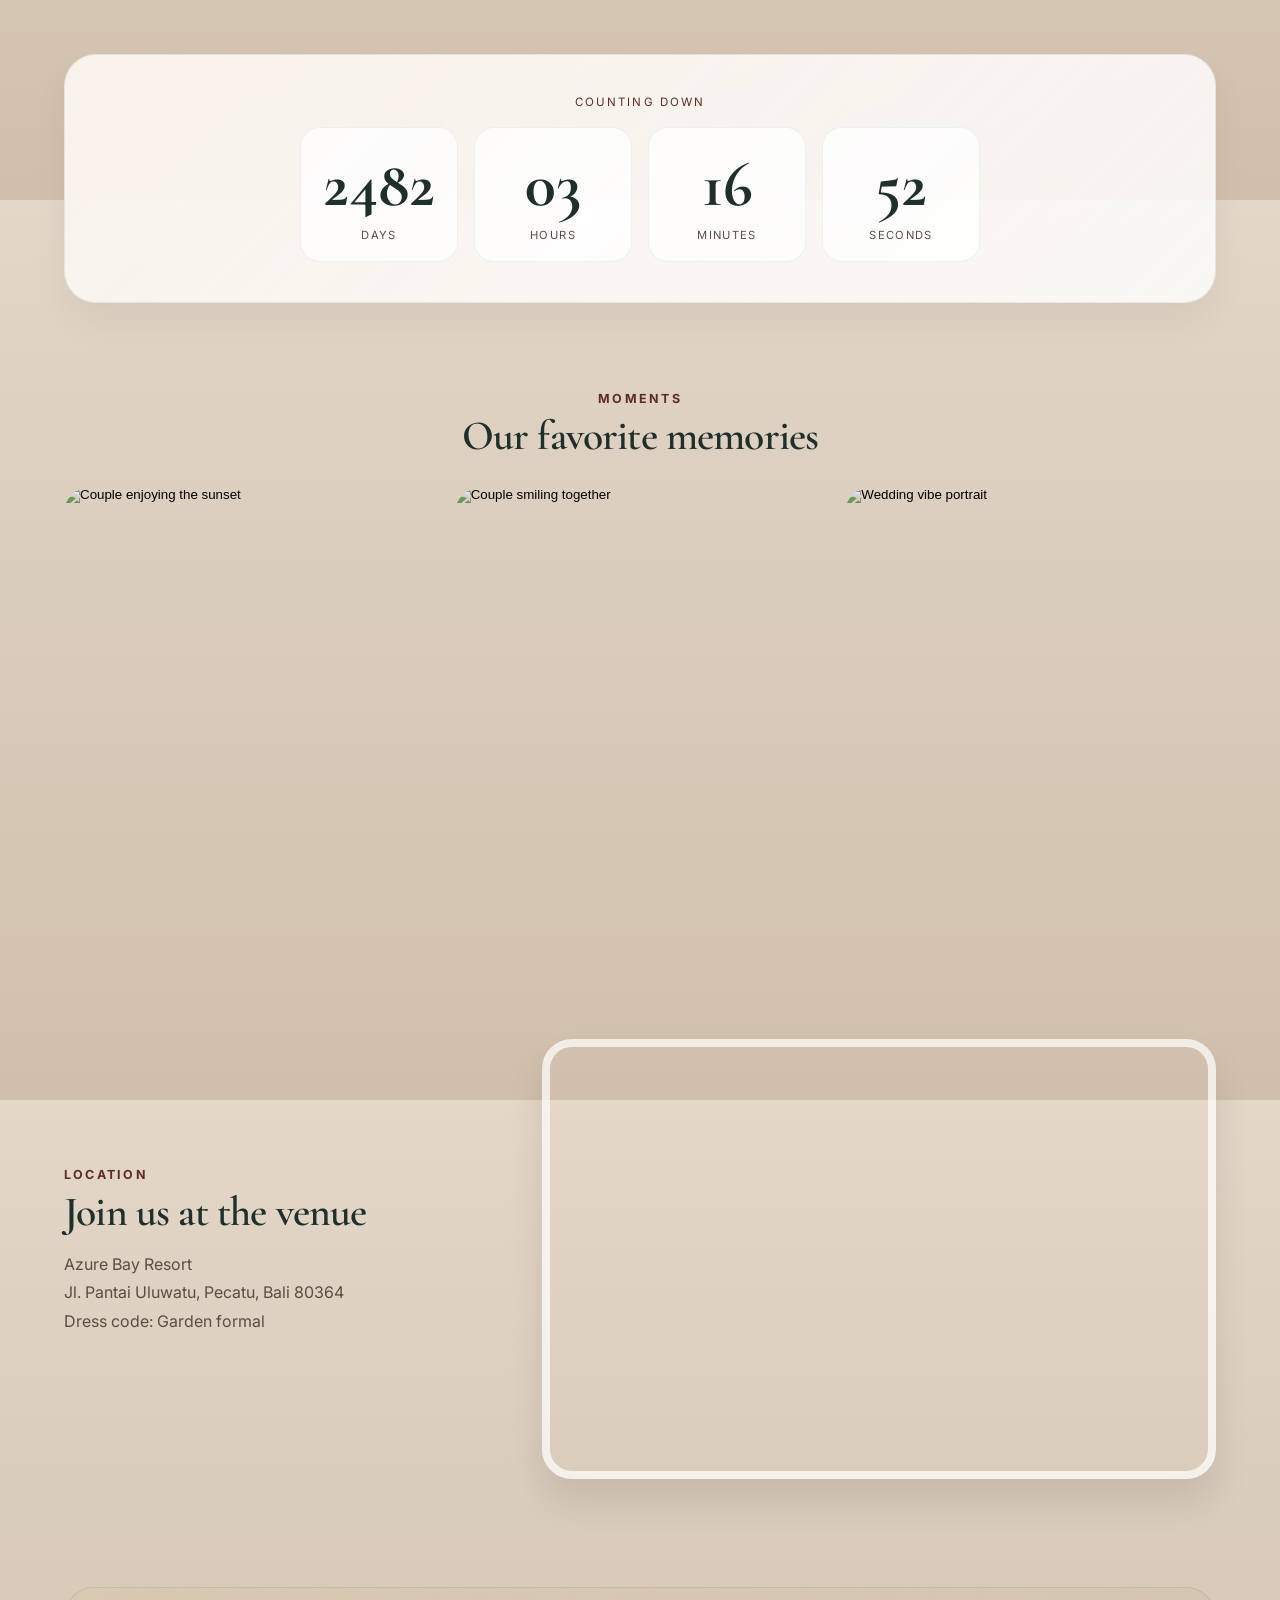
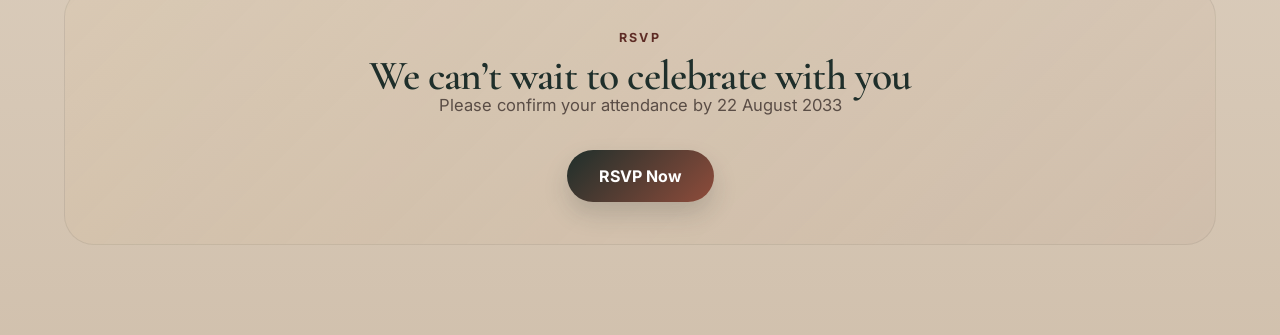
==== commit 3b8d5899: "Add files via upload" ====
--- a/index.html
+++ b/index.html
@@ -1,335 +1,217 @@
-<!DOCTYPE html>
-   <html lang="en">
-<head>
-  <meta charset="UTF-8">
-    <meta name="viewport" content="width=device-width, initial-scale=1.0">
-     <title>For Rayza — Our First Month</title>
-<style>
-@import url('https://fonts.googleapis.com/css2?family=Cormorant+Garamond:wght@500;600;700&family=Poppins:wght@300;400;500;600&display=swap');
-
-*{box-sizing:border-box;margin:0;padding:0}
-body{
-  min-height:100vh;
-    overflow-x:hidden;
-     color:#eaf4ff;
-      font-family:Poppins,sans-serif;
-  background:
-    radial-gradient(circle at 20% 20%,rgba(73,132,190,.16),transparent 30%),
-     radial-gradient(circle at 80% 70%,rgba(50,105,165,.13),transparent 30%),
-      linear-gradient(145deg,#07111e,#0a1728 45%,#081522);
-}
-body:before{
-  content:"";position:fixed;inset:0;pointer-events:none;
-    background-image:radial-gradient(rgba(255,255,255,.7) 1px,transparent 1px);
-     background-size:70px 70px;opacity:.08;
-}
-.container{width:min(900px,92%);margin:auto}
-  .hero{min-height:100vh;display:flex;align-items:center;justify-content:center;text-align:center;padding:50px 0;position:relative}
-    .hero-content{animation:fadeUp 1.2s ease}
-     .eyebrow{font-size:.75rem;letter-spacing:5px;text-transform:uppercase;color:#91bde3;margin-bottom:18px}
-       h1{font-family:"Cormorant Garamond",serif;font-size:clamp(4rem,13vw,8rem);line-height:.82;font-weight:600}
-        h1 span{display:block;color:#a9d3f4}
-.subtitle{margin:28px auto 0;color:#afc1d2;font-size:.9rem;letter-spacing:1px}
- .date{margin-top:12px;color:#78a9d5;font-size:.8rem;letter-spacing:3px}
-  .scroll{position:absolute;bottom:25px;left:50%;transform:translateX(-50%);font-size:.65rem;letter-spacing:3px;color:#718da8}
-    .heart{color:#a9d3f4;animation:pulse 1.8s infinite}
-
-.section{padding:90px 0}
-  .section-title{text-align:center;font-family:"Cormorant Garamond",serif;font-size:3rem;font-weight:600}
-   .section-sub{text-align:center;color:#8299ad;font-size:.8rem;margin-top:5px;letter-spacing:1px}
-    .counter{
-  display:grid;grid-template-columns:repeat(4,1fr);gap:12px;margin:38px auto 0;max-width:650px
-}
-.time{
-  background:rgba(18,39,61,.55);border:1px solid rgba(137,187,227,.14);
-   border-radius:18px;padding:24px 10px;text-align:center;backdrop-filter:blur(10px)
-}
-.time b{display:block;font-size:2rem;font-weight:500;color:#dceeff}
- .time span{font-size:.65rem;color:#7894ad;letter-spacing:2px;text-transform:uppercase}
-
-.letter-wrap{display:flex;justify-content:center;margin-top:38px}
- .letter{
-   max-width:760px;width:100%;padding:34px 30px;border-radius:24px;
-    background:linear-gradient(145deg,rgba(18,39,61,.8),rgba(8,23,38,.82));
-     border:1px solid rgba(144,195,235,.16);box-shadow:0 20px 70px rgba(0,0,0,.25);
-}
-.letter p{color:#c5d5e3;line-height:1.9;font-size:.92rem;margin-bottom:17px}
-  .letter .hello{font-family:"Cormorant Garamond",serif;font-size:2rem;color:#eaf5ff}
-    .signature{font-family:"Cormorant Garamond",serif;color:#9bc6e9;font-size:1.6rem;margin-top:22px}
-
-.button{
-  display:block;margin:32px auto 0;padding:13px 25px;border-radius:50px;
-    border:1px solid rgba(145,196,235,.3);background:rgba(43,91,135,.2);
-     color:#dcefff;font-family:Poppins;cursor:pointer;transition:.3s
-}
-.button:hover{background:rgba(70,125,174,.3);transform:translateY(-2px)}
-
-.hidden-message{
-  max-width:620px;margin:20px auto 0;text-align:center;color:#bdd5e8;line-height:1.8;
-    opacity:0;max-height:0;overflow:hidden;transition:.7s
-}
-.hidden-message.show{opacity:1;max-height:200px}
-
-.footer{text-align:center;padding:35px 20px 80px;color:#617b92;font-size:.72rem;letter-spacing:1px}
-  .floating-heart{position:fixed;bottom:-30px;color:#76a9d2;opacity:.35;pointer-events:none;animation:float 9s linear forwards}
-    @keyframes float{to{transform:translateY(-110vh) rotate(20deg);opacity:0}}
-     @keyframes fadeUp{from{opacity:0;transform:translateY(30px)}to{opacity:1;transform:none}}
-      @keyframes pulse{50%{transform:scale(1.18)}}
-        @media(max-width:600px){
-  .counter{grid-template-columns:repeat(2,1fr)}
-   .section{padding:70px 0}
-    .letter{padding:26px 21px}
-     .letter p{font-size:.86rem}
-}
-
-.tulip-section{
-  height:210px;
-  position:relative;
-  overflow:hidden;
-  margin-top:-25px;
-  opacity:.9;
-}
-.tulip-garden{
-  position:absolute;
-  left:50%;
-  bottom:0;
-  width:min(650px,95vw);
-  height:190px;
-  transform:translateX(-50%);
-}
-.tulip{
-  --s:1;
-  position:absolute;
-  bottom:0;
-  width:42px;
-  height:150px;
-  transform:scale(var(--s));
-  transform-origin:bottom center;
-  animation:sway 5s ease-in-out infinite;
-}
-.tulip i{
-  position:absolute;
-  left:20px;
-  bottom:0;
-  width:2px;
-  height:112px;
-  background:linear-gradient(to top,#183a57,#6596bd);
-  border-radius:2px;
-}
-.tulip span{
-  position:absolute;
-  left:5px;
-  bottom:92px;
-  width:32px;
-  height:38px;
-  border-radius:55% 55% 48% 48%;
-  background:linear-gradient(145deg,#b8dcf7,#4f8fbe 65%,#2d618c);
-  box-shadow:0 0 18px rgba(103,169,219,.18);
-  transform-origin:bottom center;
-}
-.tulip span:before,
-.tulip span:after{
-  content:"";
-  position:absolute;
-  bottom:4px;
-  width:17px;
-  height:32px;
-  background:linear-gradient(145deg,#d0e9fb,#4f8fbe);
-  border-radius:80% 20% 70% 30%;
-}
-.tulip span:before{left:-6px;transform:rotate(-24deg)}
-.tulip span:after{right:-6px;transform:scaleX(-1) rotate(-24deg)}
-.tulip i:after,
-.tulip i:before{
-  content:"";
-  position:absolute;
-  bottom:35px;
-  width:18px;
-  height:48px;
-  background:linear-gradient(145deg,#80b4d9,#24577e);
-  border-radius:90% 10% 90% 10%;
-  opacity:.7;
-}
-.tulip i:before{left:-15px;transform:rotate(-28deg)}
-.tulip i:after{right:-15px;transform:scaleX(-1) rotate(-28deg)}
-.t1{left:5%;--s:.72;animation-delay:-1s}
-.t2{left:18%;--s:.9;animation-delay:-2.2s}
-.t3{left:34%;--s:.62;animation-delay:-.5s}
-.t4{left:47%;--s:1.05;animation-delay:-3s}
-.t5{left:61%;--s:.7;animation-delay:-1.7s}
-.t6{left:76%;--s:.88;animation-delay:-2.6s}
-.t7{left:90%;--s:.6;animation-delay:-.8s}
-@keyframes sway{
-  0%,100%{margin-left:0;transform:scale(var(--s)) rotate(-1deg)}
-  50%{margin-left:3px;transform:scale(var(--s)) rotate(2deg)}
-}
-@media(max-width:600px){
-  .tulip-section{height:175px}
-  .tulip-garden{height:160px}
-}
-
-  .photo-gallery {
-  display: flex;
-  justify-content: center;
-  align-items: center;
-  gap: 15px;
-  margin: 28px auto 0;
-  flex-wrap: wrap;
-}
-
-.photo-frame {
-  width: 180px;
-  padding: 8px 8px 12px;
-  background: rgba(230, 242, 252, .95);
-  border-radius: 14px;
-  box-shadow:
-    0 15px 35px rgba(0,0,0,.4),
-    0 0 25px rgba(120,180,225,.12);
-  transition: .4s ease;
-}
-
-.photo-frame:nth-child(1) {
-  transform: rotate(-4deg);
-}
-
-.photo-frame:nth-child(2) {
-  transform: translateY(-8px) rotate(1deg);
-}
-
-.photo-frame:nth-child(3) {
-  transform: rotate(4deg);
-}
-
-.photo-frame:hover {
-  transform: translateY(-10px) rotate(0deg) scale(1.05);
-  z-index: 2;
-}
-
-.photo-frame img {
-  width: 100%;
-  height: 190px;
-  object-fit: cover;
-  display: block;
-  border-radius: 9px;
-}
-
-</style>
-</head>
-<body>
-
-<section class="hero">
-  <div class="hero-content container">
-    <div class="eyebrow">Our little story</div>
-    <h1>Dimas <span>&</span> Rayza</h1>
-    <div class="subtitle">One month down. A lifetime to go.</div>
-    <div class="date">20 · 08 · 2026</div>
-    <div class="photo-gallery">
-  <div class="photo-frame">
-    <img src="janji.jpg" alt="Memory 1">
-  </div>
-
-  <div class="photo-frame">
-    <img src="ig (345).jpg" alt="Memory 2">
-  </div>
-
-  <div class="photo-frame">
-    <img src="stardew.png" alt="Memory 3">
-     
-  </div>
-  <div class="scroll">SCROLL DOWN ♡</div>
-</section>
-
-<section class="section">
-  <div class="container">
-    <h2 class="section-title">Our Time Together</h2>
-    <p class="section-sub">and every second is worth remembering</p>
-    <div class="counter">
-      <div class="time"><b id="days">0</b><span>Days</span></div>
-      <div class="time"><b id="hours">0</b><span>Hours</span></div>
-      <div class="time"><b id="minutes">0</b><span>Minutes</span></div>
-      <div class="time"><b id="seconds">0</b><span>Seconds</span></div>
-    </div>
-  </div>
-</section>
-
-<section class="section">
-  <div class="container">
-    <h2 class="section-title">A Letter For You</h2>
-    <p class="section-sub">from your slightly grumpy boyfriend ♡</p>
-
-    <div class="letter-wrap">
-      <article class="letter">
-        <p class="hello">Hallo honey :3</p>
-        <p>It's been one month since we've been together, and I wanna say thank you for appreciating me and respecting me as your partner and as a person.</p>
-        <p>I can honestly say that I'm the luckiest person because you chose <b>ME</b> over all the cool guys on Earth hahaha. I still can't believe it, but you keep proving to me that I am worthy.</p>
-        <p>I hope that with me, you always feel safe and comfortable. And I hope that we can grow together until life comes to an end. Isn't it fun that we can grow together and enjoy every moment that we've been through? xD</p>
-        <p>Let's do our best to reach our dreams together, my love. And through every challenge, every fight, and every difficulty, I will always say:</p>
-        <p style="text-align:center;color:#d8ebfb;font-family:'Cormorant Garamond',serif;font-size:1.35rem;">“I will always be there for you, no matter what.”</p>
-        <p>Don't forget that you always have me here. I'll be your home to rest anytime, my love.</p>
-        <p>I Love You, My GrumppyMuffin &lt;3</p>
-        <div class="signature">— Dimas</div>
-      </article>
-    </div>
-
-    <button class="button" onclick="showSecret()">one more thing...</button>
-    <div id="secret" class="hidden-message">
-      Whatever happens, I don't need perfect days with you.<br>
-      I just want the real ones — the silly ones, the difficult ones,<br>
-      the quiet ones, and all the little moments in between. ♡
-    </div>
-  </div>
-</section>
-
-<section class="tulip-section" aria-hidden="true">
-  <div class="tulip-garden">
-    <div class="tulip t1"><i></i><span></span></div>
-    <div class="tulip t2"><i></i><span></span></div>
-    <div class="tulip t3"><i></i><span></span></div>
-    <div class="tulip t4"><i></i><span></span></div>
-    <div class="tulip t5"><i></i><span></span></div>
-    <div class="tulip t6"><i></i><span></span></div>
-    <div class="tulip t7"><i></i><span></span></div>
-  </div>
-</section>
-
-<footer class="footer">
-  MADE WITH LOVE · FOR RAYZA · 20.08.2026
-</footer>
-
-<script>
-const start = new Date("2026-08-20T00:00:00+07:00");
-
-function updateCounter(){
-  const now = new Date();
-  let diff = Math.max(0, now - start);
-  const days = Math.floor(diff / 86400000); diff %= 86400000;
-  const hours = Math.floor(diff / 3600000); diff %= 3600000;
-  const minutes = Math.floor(diff / 60000); diff %= 60000;
-  const seconds = Math.floor(diff / 1000);
-
-  document.getElementById("days").textContent = days;
-  document.getElementById("hours").textContent = hours;
-  document.getElementById("minutes").textContent = minutes;
-  document.getElementById("seconds").textContent = seconds;
-}
-updateCounter();
-setInterval(updateCounter,1000);
-
-function showSecret(){
-  document.getElementById("secret").classList.toggle("show");
-}
-
-function createHeart(){
-  const h=document.createElement("div");
-  h.className="floating-heart";
-  h.textContent=["♡","♥","✦"][Math.floor(Math.random()*3)];
-  h.style.left=Math.random()*100+"vw";
-  h.style.fontSize=(10+Math.random()*14)+"px";
-  h.style.animationDuration=(7+Math.random()*5)+"s";
-  document.body.appendChild(h);
-  setTimeout(()=>h.remove(),12000);
-}
-setInterval(createHeart,1100);
-</script>
-</body>
-</html>
+<!DOCTYPE html>
+<html lang="en">
+  <head>
+    <meta charset="UTF-8" />
+    <meta name="viewport" content="width=device-width, initial-scale=1.0" />
+    <title>Dimas &amp; Rayza | Wedding Invitation</title>
+    <meta
+      name="description"
+      content="A modern digital wedding invitation for Dimas and Rayza."
+    />
+    <link rel="preconnect" href="https://fonts.googleapis.com" />
+    <link rel="preconnect" href="https://fonts.gstatic.com" crossorigin />
+    <link
+      href="https://fonts.googleapis.com/css2?family=Cormorant+Garamond:wght@400;500;600;700&family=Inter:wght@400;500;600;700&display=swap"
+      rel="stylesheet"
+    />
+    <link rel="stylesheet" href="style.css" />
+  </head>
+  <body class="invitation-closed">
+    <section class="invitation-gate" id="invitationGate" aria-label="Wedding invitation greeting">
+      <div class="gate-content">
+        <p class="gate-kicker">Wedding Invitation</p>
+        <p class="gate-greeting">Dear Family and Friends</p>
+        <h1>Dimas <span>&amp;</span> Rayza</h1>
+        <p class="gate-message">With joyful hearts, we invite you to celebrate our wedding day.</p>
+        <p class="gate-date">Thursday, September 22, 2033 <span>·</span> Uluwatu, Bali</p>
+        <button class="envelope-button" id="openInvitation" type="button" aria-label="Open the wedding invitation for Dimas and Rayza">
+          <span class="envelope-letter" aria-hidden="true">
+            <span class="envelope-letter-kicker">Wedding of</span>
+            <span class="envelope-letter-names">D <i>&amp;</i> R</span>
+            <span class="envelope-letter-date">22 September 2033</span>
+          </span>
+          <span class="envelope-flap" aria-hidden="true"></span>
+          <span class="envelope-front" aria-hidden="true"></span>
+          <span class="envelope-seal" aria-hidden="true">D&amp;R</span>
+          <span class="envelope-open-label">Open Invitation</span>
+        </button>
+        <p class="gate-signoff">With love, Dimas &amp; Rayza</p>
+      </div>
+    </section>
+
+    <div class="music-shell">
+      <button id="musicToggle" class="music-toggle" type="button">🔊 Sound On</button>
+      <audio id="audioPlayer" loop muted playsinline preload="auto">
+        <source src="Gending Temanten Adat Jawa kebo giro.mp3" type="audio/mpeg" />
+      </audio>
+    </div>
+
+    <header class="hero">
+      <nav class="top-bar">
+        <span>Wedding Invitation</span>
+        <a href="#rsvp">RSVP</a>
+      </nav>
+
+      <div class="hero-inner">
+        <div class="hero-copy">
+          <p class="eyebrow">Together with their families</p>
+          <h1>Dimas <span>&</span> Rayza</h1>
+          <p class="save-the-date">Invite you to celebrate our wedding</p>
+          <div class="date-badge">
+            <span>22</span>
+            <div>
+              <strong>September</strong>
+              <small>2033</small>
+            </div>
+          </div>
+        </div>
+
+        <div class="hero-visual">
+          <div class="portrait portrait-main">
+            <img
+              src="https://images.unsplash.com/photo-1520854221256-17451cc331bf?auto=format&fit=crop&w=900&q=80"
+              alt="Couple portrait"
+            />
+          </div>
+          <div class="portrait portrait-accent">
+            <img
+              src="https://images.unsplash.com/photo-1522673607200-164d1b6ce486?auto=format&fit=crop&w=800&q=80"
+              alt="Couple at sunset"
+            />
+          </div>
+        </div>
+      </div>
+    </header>
+
+    <main>
+      <section class="section story">
+        <div class="section-heading">
+          <p>Our Story</p>
+          <h2>Forever begins here</h2>
+        </div>
+        <div class="story-grid">
+          <div class="story-card">
+            <p>
+              We met in the middle of night from chatting apps, laughing through chats and calls,
+              and somehow the whole world felt lighter. Since then, every little moment
+              has felt like a beautiful chapter waiting to be written together.
+            </p>
+          </div>
+          <div class="story-card highlight">
+            <p>
+              With hearts full of joy and gratitude, we are so happy to invite you to
+              witness the beginning of our forever surrounded by family, friends, and love.
+            </p>
+          </div>
+        </div>
+      </section>
+
+      <section class="section details">
+        <div class="section-heading center">
+          <p>Wedding Details</p>
+          <h2>The celebration</h2>
+        </div>
+
+        <div class="details-grid">
+          <article class="info-card">
+            <span class="label">Date</span>
+            <h3>Thursday, 22 September 2033</h3>
+            <p>Doors open at 3:30 PM</p>
+          </article>
+
+          <article class="info-card">
+            <span class="label">Time</span>
+            <h3>4:00 PM - 10:00 PM</h3>
+            <p>Ceremony followed by dinner and dancing</p>
+          </article>
+
+          <article class="info-card">
+            <span class="label">Venue</span>
+            <h3>Azure Bay Resort</h3>
+            <p>Uluwatu, Bali, Indonesia</p>
+          </article>
+        </div>
+      </section>
+
+      <section class="section countdown-section">
+        <div class="countdown-box">
+          <p>Counting down</p>
+          <div class="countdown" id="countdown">
+            <div><span id="days">00</span><small>Days</small></div>
+            <div><span id="hours">00</span><small>Hours</small></div>
+            <div><span id="minutes">00</span><small>Minutes</small></div>
+            <div><span id="seconds">00</span><small>Seconds</small></div>
+          </div>
+        </div>
+      </section>
+
+      <section class="section gallery">
+        <div class="section-heading center">
+          <p>Moments</p>
+          <h2>Our favorite memories</h2>
+        </div>
+        <div class="gallery-grid">
+          <button class="gallery-item" type="button" aria-label="View photo: Couple enjoying the sunset">
+            <img
+              src="https://images.unsplash.com/photo-1522673607200-164d1b6ce486?auto=format&fit=crop&w=800&q=80"
+              alt="Couple enjoying the sunset"
+            />
+          </button>
+          <button class="gallery-item" type="button" aria-label="View photo: Couple smiling together">
+            <img
+              src="https://images.unsplash.com/photo-1519741497674-611481863552?auto=format&fit=crop&w=800&q=80"
+              alt="Couple smiling together"
+            />
+          </button>
+          <button class="gallery-item" type="button" aria-label="View photo: Wedding vibe portrait">
+            <img
+              src="https://images.unsplash.com/photo-1529636798458-92182e662485?auto=format&fit=crop&w=800&q=80"
+              alt="Wedding vibe portrait"
+            />
+          </button>
+        </div>
+      </section>
+
+      <dialog class="gallery-lightbox" aria-label="Photo viewer">
+        <button class="lightbox-close" type="button" aria-label="Close photo viewer">&times;</button>
+        <button class="lightbox-previous" type="button" aria-label="Previous photo">&#8592;</button>
+        <figure>
+          <img class="lightbox-image" alt="" />
+          <figcaption class="lightbox-caption"></figcaption>
+        </figure>
+        <button class="lightbox-next" type="button" aria-label="Next photo">&#8594;</button>
+      </dialog>
+
+      <section class="section map-section">
+        <div class="map-copy">
+          <p>Location</p>
+          <h2>Join us at the venue</h2>
+          <p>
+            Azure Bay Resort<br />
+            Jl. Pantai Uluwatu, Pecatu, Bali 80364<br />
+            Dress code: Garden formal
+          </p>
+        </div>
+        <div class="map-wrap">
+          <iframe
+            src="https://www.google.com/maps?q=Uluwatu%20Bali%20Indonesia&output=embed"
+            loading="lazy"
+            referrerpolicy="no-referrer-when-downgrade"
+            title="Wedding venue map"
+          ></iframe>
+        </div>
+      </section>
+
+      <section class="section rsvp" id="rsvp">
+        <div class="rsvp-card">
+          <p>RSVP</p>
+          <h2>We can’t wait to celebrate with you</h2>
+          <p>Please confirm your attendance by 22 August 2033</p>
+          <a href="mailto:rsvp@dimasandrayza.com">RSVP Now</a>
+        </div>
+      </section>
+    </main>
+
+    <script src="node.js"></script>
+  </body>
+</html>
--- a/style.css
+++ b/style.css
@@ -0,0 +1,1065 @@
+:root {
+  --ivory: #f4efe8;
+  --ivory-soft: #faf4ee;
+  --gold: #ba8c4d;
+  --gold-soft: #dcc29a;
+  --rust: #8f4c3b;
+  --rust-deep: #5e2c25;
+  --forest: #1f2f2b;
+  --forest-soft: #2d433d;
+  --olive: #6a725a;
+  --ink: #261f1c;
+  --muted: #5a4d46;
+  --shadow: rgba(24, 18, 16, 0.12);
+}
+
+* {
+  box-sizing: border-box;
+}
+
+html {
+  scroll-behavior: smooth;
+}
+
+body {
+  margin: 0;
+  font-family: "Inter", sans-serif;
+  color: var(--ink);
+  background:
+    linear-gradient(180deg, rgba(226, 214, 199, 0.98), rgba(207, 190, 170, 0.98)),
+    linear-gradient(135deg, rgba(143, 76, 59, 0.03), transparent 45%),
+    linear-gradient(315deg, rgba(186, 140, 77, 0.04), transparent 50%),
+    repeating-linear-gradient(
+      45deg,
+      rgba(31, 47, 43, 0.018),
+      rgba(31, 47, 43, 0.018) 2px,
+      transparent 2px,
+      transparent 14px
+    );
+  position: relative;
+}
+
+body.invitation-closed {
+  height: 100vh;
+  overflow: hidden;
+}
+
+.invitation-gate {
+  position: fixed;
+  inset: 0;
+  z-index: 100;
+  display: grid;
+  place-items: center;
+  overflow: auto;
+  padding: 24px;
+  background:
+    radial-gradient(ellipse at 50% 42%, rgba(250, 244, 238, 0.96), rgba(226, 214, 199, 0.97) 68%),
+    var(--ivory);
+  color: var(--forest);
+  transition: opacity 500ms ease 600ms;
+}
+
+.invitation-gate[hidden] {
+  display: none;
+}
+
+.invitation-gate::before {
+  position: absolute;
+  inset: 0;
+  background: url("sidomukti-pattern.svg") center / 300px;
+  content: "";
+  opacity: 0.07;
+  pointer-events: none;
+}
+
+.invitation-gate.is-opening {
+  opacity: 0;
+  pointer-events: none;
+}
+
+.gate-content {
+  position: relative;
+  width: min(680px, 100%);
+  padding: 34px 28px;
+  text-align: center;
+}
+
+.gate-content::before {
+  position: absolute;
+  inset: 0;
+  border: 1px solid rgba(143, 76, 59, 0.58);
+  content: "";
+  pointer-events: none;
+}
+
+.gate-content::after {
+  position: absolute;
+  inset: 7px;
+  border: 1px solid rgba(94, 44, 37, 0.28);
+  content: "";
+  pointer-events: none;
+}
+
+.gate-kicker,
+.gate-date {
+  color: #4b241d;
+  font-size: 0.84rem;
+  font-weight: 700;
+  text-transform: uppercase;
+}
+
+.gate-kicker {
+  margin-bottom: 22px;
+}
+
+.gate-greeting {
+  margin-bottom: 14px;
+  color: #332720;
+  font-family: "Cormorant Garamond", serif;
+  font-size: 1.7rem;
+  font-weight: 600;
+  line-height: 1.25;
+}
+
+.gate-greeting span {
+  font-size: 1.15rem;
+}
+
+.gate-content h1 {
+  margin-bottom: 14px;
+  color: var(--forest);
+  font-family: "Cormorant Garamond", serif;
+  font-size: 4.8rem;
+  font-weight: 600;
+  line-height: 1;
+}
+
+.gate-content h1 span {
+  color: var(--rust);
+}
+
+.gate-message {
+  max-width: 430px;
+  margin: 0 auto 12px;
+  color: #302722;
+  font-family: "Cormorant Garamond", serif;
+  font-size: 1.45rem;
+  font-weight: 500;
+  line-height: 1.45;
+}
+
+.gate-date {
+  margin-bottom: 0;
+}
+
+.gate-date span {
+  padding: 0 5px;
+  color: var(--gold);
+}
+
+.envelope-button {
+  position: relative;
+  display: block;
+  width: min(360px, 80vw);
+  aspect-ratio: 1.65;
+  margin: 30px auto 20px;
+  padding: 0;
+  overflow: visible;
+  border: 1px solid rgba(94, 44, 37, 0.72);
+  border-radius: 4px;
+  background: linear-gradient(145deg, #c79a5d, #a87543);
+  box-shadow: 0 25px 42px rgba(38, 31, 28, 0.28), 0 4px 0 rgba(255, 255, 255, 0.45) inset;
+  cursor: pointer;
+  perspective: 900px;
+  transition: transform 220ms ease, box-shadow 220ms ease;
+}
+
+.envelope-button:hover {
+  transform: translateY(-4px);
+  box-shadow: 0 27px 42px rgba(38, 31, 28, 0.24), 0 4px 0 rgba(255, 255, 255, 0.45) inset;
+}
+
+.envelope-button:focus-visible {
+  outline: 3px solid var(--forest);
+  outline-offset: 5px;
+}
+
+.envelope-button::after {
+  position: absolute;
+  inset: 7px;
+  z-index: 6;
+  border: 1px solid rgba(250, 244, 238, 0.42);
+  content: "";
+  pointer-events: none;
+}
+
+.envelope-letter {
+  position: absolute;
+  inset: 8% 9% 6%;
+  display: flex;
+  flex-direction: column;
+  align-items: center;
+  justify-content: center;
+  gap: 4px;
+  border: 1px solid rgba(186, 140, 77, 0.8);
+  background:
+    linear-gradient(rgba(250, 244, 238, 0.94), rgba(244, 239, 232, 0.96)),
+    url("sidomukti-pattern.svg") center / 110px;
+  color: var(--forest);
+  font-family: "Cormorant Garamond", serif;
+  transition: transform 700ms ease 100ms;
+}
+
+.envelope-letter-kicker,
+.envelope-letter-date {
+  color: #4b241d;
+  font-family: "Inter", sans-serif;
+  font-size: 0.62rem;
+  font-weight: 700;
+  text-transform: uppercase;
+}
+
+.envelope-letter-names {
+  color: var(--forest);
+  font-family: "Cormorant Garamond", serif;
+  font-size: 2.8rem;
+  font-weight: 600;
+  line-height: 1;
+}
+
+.envelope-letter-names i {
+  color: var(--rust);
+  font-style: normal;
+}
+
+.envelope-flap {
+  position: absolute;
+  inset: 0 0 auto;
+  z-index: 4;
+  height: 72%;
+  background:
+    linear-gradient(145deg, rgba(208, 167, 106, 0.9), rgba(180, 126, 72, 0.9)),
+    url("sidomukti-pattern.svg") center / 132px;
+  background-blend-mode: normal, soft-light;
+  clip-path: polygon(0 0, 100% 0, 50% 100%);
+  transform-origin: 50% 0;
+  transition: transform 650ms ease;
+}
+
+.envelope-front {
+  position: absolute;
+  inset: 0;
+  z-index: 3;
+  background:
+    linear-gradient(35deg, rgba(94, 44, 37, 0.78), rgba(143, 76, 59, 0.78)),
+    url("sidomukti-pattern.svg") center / 165px,
+    linear-gradient(35deg, #965b3c, #a96742);
+  background-blend-mode: normal, screen, normal;
+  clip-path: polygon(0 0, 50% 57%, 100% 0, 100% 100%, 0 100%);
+}
+
+.envelope-seal {
+  position: absolute;
+  top: 43%;
+  left: 50%;
+  z-index: 5;
+  display: grid;
+  width: 48px;
+  aspect-ratio: 1;
+  place-items: center;
+  border: 1px solid rgba(250, 244, 238, 0.72);
+  border-radius: 50%;
+  background: var(--rust-deep);
+  color: var(--ivory-soft);
+  font-family: "Cormorant Garamond", serif;
+  font-size: 0.8rem;
+  box-shadow: 0 0 0 4px rgba(220, 194, 154, 0.4), 0 5px 12px rgba(38, 31, 28, 0.24);
+  transform: translate(-50%, -50%);
+  transition: opacity 250ms ease;
+}
+
+.envelope-open-label {
+  position: absolute;
+  left: 50%;
+  bottom: 12%;
+  z-index: 5;
+  min-width: 154px;
+  padding: 8px 12px;
+  border-radius: 2px;
+  background: rgba(38, 31, 28, 0.76);
+  color: var(--ivory-soft);
+  font-size: 0.84rem;
+  font-weight: 700;
+  text-transform: uppercase;
+  transform: translateX(-50%);
+}
+
+.envelope-button.is-opening .envelope-flap {
+  transform: rotateX(180deg);
+}
+
+.envelope-button.is-opening .envelope-letter {
+  transform: translateY(-34%);
+}
+
+.envelope-button.is-opening .envelope-seal {
+  opacity: 0;
+}
+
+.gate-signoff {
+  margin: 0;
+  color: #332720;
+  font-family: "Cormorant Garamond", serif;
+  font-size: 1.2rem;
+  font-weight: 500;
+  font-style: italic;
+}
+
+@media (max-width: 520px) {
+  .invitation-gate {
+    padding: 16px;
+  }
+
+  .gate-content {
+    padding: 27px 18px;
+  }
+
+  .gate-content h1 {
+    font-size: 3rem;
+  }
+
+  .gate-kicker {
+    margin-bottom: 16px;
+  }
+
+  .gate-message {
+    max-width: 300px;
+    font-size: 1.15rem;
+  }
+
+  .gate-date {
+    font-size: 0.74rem;
+  }
+
+  .envelope-button {
+    margin-top: 26px;
+  }
+}
+
+@media (prefers-reduced-motion: reduce) {
+  .invitation-gate,
+  .envelope-button,
+  .envelope-letter,
+  .envelope-flap,
+  .envelope-seal {
+    transition: none;
+  }
+}
+
+body::before,
+body::after {
+  content: "";
+  position: fixed;
+  inset: 0;
+  pointer-events: none;
+  z-index: 0;
+}
+
+body::before {
+  background:
+    url("sidomukti-pattern.svg"),
+    radial-gradient(ellipse at 18% 24%, rgba(143, 76, 59, 0.09), transparent 44%),
+    radial-gradient(ellipse at 76% 72%, rgba(31, 47, 43, 0.07), transparent 45%);
+  background-size: 360px 360px, auto, auto;
+  background-position: 0 0, center, center;
+  opacity: 0.3;
+}
+
+body::after {
+  background-image:
+    repeating-linear-gradient(135deg, transparent 0 18px, rgba(186, 140, 77, 0.045) 18px 19px, transparent 19px 36px),
+    radial-gradient(circle, rgba(94, 44, 37, 0.06) 0 1px, transparent 1.5px);
+  background-repeat: repeat;
+  background-size: 100% 100%, 17px 17px;
+  opacity: 0.22;
+}
+
+img {
+  display: block;
+  max-width: 100%;
+  filter: sepia(0.2) saturate(0.8) contrast(1.08) brightness(0.92);
+}
+
+.reveal-image {
+  opacity: 0;
+  transform: translateY(18px);
+  transition: opacity 700ms ease, transform 700ms ease;
+}
+
+.reveal-image.is-visible {
+  opacity: 1;
+  transform: translateY(0);
+}
+
+.gallery-item:nth-child(2) img {
+  transition-delay: 100ms;
+}
+
+.gallery-item:nth-child(3) img {
+  transition-delay: 200ms;
+}
+
+@media (prefers-reduced-motion: reduce) {
+  .reveal-image {
+    opacity: 1;
+    transform: none;
+    transition: none;
+  }
+}
+
+p,
+h1,
+h2,
+h3 {
+  margin-top: 0;
+}
+
+.hero {
+  position: relative;
+  padding: 24px clamp(18px, 4vw, 48px) 60px;
+  background:
+    radial-gradient(circle at top left, rgba(143, 76, 59, 0.1), transparent 30%),
+    radial-gradient(circle at bottom right, rgba(186, 140, 77, 0.1), transparent 28%),
+    linear-gradient(180deg, rgba(250, 244, 238, 0.96), rgba(234, 226, 216, 0.94));
+  overflow: hidden;
+  border-bottom: 1px solid rgba(31, 47, 43, 0.08);
+}
+
+.hero::before,
+.hero::after {
+  content: "";
+  position: absolute;
+  border: 1px solid rgba(31, 47, 43, 0.12);
+  border-radius: 50%;
+}
+
+.hero::before {
+  width: 260px;
+  height: 260px;
+  top: 30px;
+  right: 9%;
+  background: radial-gradient(circle, rgba(186, 140, 77, 0.08), transparent 60%);
+}
+
+.hero::after {
+  width: 380px;
+  height: 380px;
+  bottom: -110px;
+  left: -60px;
+  background: radial-gradient(circle, rgba(31, 47, 43, 0.08), transparent 62%);
+}
+
+.top-bar {
+  position: relative;
+  z-index: 1;
+  max-width: 1200px;
+  margin: 0 auto 32px;
+  display: flex;
+  justify-content: space-between;
+  align-items: center;
+  color: var(--muted);
+  font-size: 0.8rem;
+  text-transform: uppercase;
+  letter-spacing: 0.18em;
+}
+
+.top-bar a {
+  text-decoration: none;
+  color: var(--forest-soft);
+  font-weight: 700;
+}
+
+.hero-inner {
+  position: relative;
+  z-index: 1;
+  max-width: 1200px;
+  margin: 0 auto;
+  display: grid;
+  grid-template-columns: 1.1fr 0.9fr;
+  gap: 42px;
+  align-items: center;
+}
+
+.eyebrow,
+.section-heading p,
+.map-copy p:first-child,
+.rsvp-card p:first-child {
+  letter-spacing: 0.18em;
+  text-transform: uppercase;
+  font-size: 0.78rem;
+  font-weight: 700;
+  color: var(--rust-deep);
+}
+
+.hero-copy h1,
+.section-heading h2,
+.map-copy h2,
+.rsvp-card h2 {
+  font-family: "Cormorant Garamond", serif;
+  font-weight: 600;
+  line-height: 0.9;
+  letter-spacing: -0.02em;
+}
+
+.hero-copy h1 {
+  font-size: clamp(4rem, 7vw, 7.5rem);
+  color: var(--forest);
+  margin-bottom: 16px;
+  text-shadow: 0 2px 0 rgba(255, 255, 255, 0.38);
+}
+
+.hero-copy h1 span {
+  color: var(--rust);
+}
+
+.save-the-date {
+  font-size: 1.08rem;
+  color: var(--muted);
+  margin-bottom: 28px;
+}
+
+.date-badge {
+  display: inline-flex;
+  align-items: center;
+  gap: 18px;
+  background: rgba(255, 255, 255, 0.7);
+  border: 1px solid rgba(31, 47, 43, 0.1);
+  border-radius: 18px;
+  padding: 18px 20px;
+  box-shadow: 0 16px 34px var(--shadow);
+}
+
+.date-badge span {
+  display: inline-flex;
+  align-items: center;
+  justify-content: center;
+  width: 64px;
+  height: 64px;
+  background: linear-gradient(135deg, var(--forest), var(--rust));
+  color: white;
+  border-radius: 18px;
+  font-family: "Cormorant Garamond", serif;
+  font-size: 2.3rem;
+  font-weight: 700;
+}
+
+.date-badge strong,
+.date-badge small {
+  display: block;
+}
+
+.date-badge strong {
+  font-size: 1.2rem;
+  text-transform: uppercase;
+  color: var(--forest);
+}
+
+.date-badge small {
+  letter-spacing: 0.12em;
+  text-transform: uppercase;
+  color: var(--muted);
+}
+
+.hero-visual {
+  position: relative;
+  min-height: 620px;
+}
+
+.portrait {
+  position: absolute;
+  border-radius: 32px;
+  overflow: hidden;
+  box-shadow: 0 24px 38px rgba(28, 23, 18, 0.12);
+  border: 8px solid rgba(255, 255, 255, 0.72);
+}
+
+.portrait-main {
+  top: 0;
+  right: 30px;
+  width: 76%;
+  height: 72%;
+}
+
+.portrait-accent {
+  left: 0;
+  bottom: 0;
+  width: 52%;
+  height: 46%;
+}
+
+.portrait img {
+  width: 100%;
+  height: 100%;
+  object-fit: cover;
+}
+
+.section {
+  position: relative;
+  z-index: 1;
+  max-width: 1200px;
+  margin: 0 auto;
+  padding: 76px 24px;
+}
+
+.section-heading {
+  margin-bottom: 32px;
+}
+
+.section-heading h2,
+.map-copy h2,
+.rsvp-card h2 {
+  font-size: clamp(2.6rem, 3vw, 4rem);
+  color: var(--forest);
+  margin-bottom: 0;
+}
+
+.center {
+  text-align: center;
+}
+
+.story-grid {
+  display: grid;
+  grid-template-columns: repeat(2, minmax(0, 1fr));
+  gap: 28px;
+}
+
+.story-card {
+  position: relative;
+  padding: 32px 26px;
+  border-radius: 28px;
+  background:
+    radial-gradient(circle at top left, rgba(186, 140, 77, 0.07), transparent 35%),
+    rgba(255, 255, 255, 0.74);
+  border: 1px solid rgba(31, 47, 43, 0.08);
+  box-shadow: 0 12px 28px rgba(28, 22, 18, 0.04);
+  font-size: 1.05rem;
+  line-height: 1.8;
+  color: var(--muted);
+}
+
+.story-card::before {
+  content: "";
+  position: absolute;
+  inset: 10px 10px auto auto;
+  width: 48px;
+  height: 48px;
+  border-top: 2px solid rgba(143, 76, 59, 0.24);
+  border-right: 2px solid rgba(143, 76, 59, 0.24);
+  border-radius: 0 14px 0 0;
+}
+
+.story-card.highlight {
+  background: linear-gradient(135deg, rgba(220, 194, 154, 0.16), rgba(143, 76, 59, 0.04));
+}
+
+.details-grid {
+  display: grid;
+  grid-template-columns: repeat(3, minmax(0, 1fr));
+  gap: 24px;
+}
+
+.info-card {
+  background: rgba(255, 255, 255, 0.7);
+  border-radius: 24px;
+  padding: 28px 22px;
+  border: 1px solid rgba(31, 47, 43, 0.08);
+  text-align: center;
+  box-shadow: 0 12px 26px rgba(25, 19, 15, 0.04);
+}
+
+.label {
+  display: inline-block;
+  padding: 6px 10px;
+  border-radius: 999px;
+  background: rgba(143, 76, 59, 0.08);
+  color: var(--rust-deep);
+  text-transform: uppercase;
+  letter-spacing: 0.12em;
+  font-size: 0.72rem;
+  font-weight: 700;
+}
+
+.info-card h3 {
+  font-size: 1.5rem;
+  margin: 18px 0 8px;
+  color: var(--forest);
+}
+
+.info-card p {
+  margin-bottom: 0;
+  color: var(--muted);
+}
+
+.countdown-section {
+  padding-top: 12px;
+  padding-bottom: 12px;
+}
+
+.countdown-box {
+  background: linear-gradient(135deg, rgba(250, 244, 238, 0.96), rgba(255, 255, 255, 0.82));
+  border: 1px solid rgba(31, 47, 43, 0.08);
+  border-radius: 32px;
+  padding: 40px 24px;
+  text-align: center;
+  box-shadow: 0 18px 36px rgba(23, 18, 14, 0.05);
+}
+
+.countdown-box p {
+  margin-bottom: 18px;
+  text-transform: uppercase;
+  letter-spacing: 0.18em;
+  font-size: 0.72rem;
+  color: var(--rust-deep);
+}
+
+.countdown {
+  display: grid;
+  grid-template-columns: repeat(4, minmax(0, 1fr));
+  gap: 16px;
+  max-width: 680px;
+  margin: 0 auto;
+}
+
+.countdown div {
+  background: rgba(255, 255, 255, 0.76);
+  border-radius: 20px;
+  padding: 18px 12px;
+  border: 1px solid rgba(31, 47, 43, 0.06);
+}
+
+.countdown span {
+  display: block;
+  font-size: clamp(2rem, 5vw, 4rem);
+  font-family: "Cormorant Garamond", serif;
+  font-weight: 700;
+  color: var(--forest);
+}
+
+.countdown small {
+  color: var(--muted);
+  text-transform: uppercase;
+  letter-spacing: 0.12em;
+  font-size: 0.7rem;
+}
+
+.gallery-grid {
+  display: grid;
+  grid-template-columns: repeat(3, minmax(0, 1fr));
+  gap: 20px;
+}
+
+.gallery-item {
+  width: 100%;
+  padding: 0;
+  overflow: hidden;
+  border: 0;
+  border-radius: 26px;
+  background: transparent;
+  cursor: zoom-in;
+  text-align: left;
+}
+
+.gallery-item:focus-visible {
+  outline: 3px solid var(--gold);
+  outline-offset: 4px;
+}
+
+.gallery-grid img {
+  width: 100%;
+  height: 400px;
+  object-fit: cover;
+  box-shadow: 0 18px 28px rgba(18, 14, 12, 0.08);
+}
+
+.gallery-lightbox {
+  position: fixed;
+  width: min(1000px, calc(100% - 32px));
+  max-width: none;
+  max-height: calc(100% - 32px);
+  padding: 56px 64px 24px;
+  overflow: visible;
+  border: 1px solid rgba(220, 194, 154, 0.4);
+  border-radius: 8px;
+  background: rgba(31, 47, 43, 0.98);
+  color: var(--ivory-soft);
+}
+
+.gallery-lightbox::backdrop {
+  background: rgba(16, 23, 21, 0.84);
+  backdrop-filter: blur(5px);
+}
+
+.gallery-lightbox[open] {
+  display: grid;
+  grid-template-columns: 44px minmax(0, 1fr) 44px;
+  align-items: center;
+  gap: 18px;
+}
+
+.gallery-lightbox figure {
+  min-width: 0;
+  margin: 0;
+}
+
+.gallery-lightbox .lightbox-image {
+  width: 100%;
+  height: min(72vh, 720px);
+  object-fit: contain;
+  filter: none;
+}
+
+.lightbox-caption {
+  padding-top: 12px;
+  color: var(--ivory-soft);
+  text-align: center;
+}
+
+.lightbox-close,
+.lightbox-previous,
+.lightbox-next {
+  display: grid;
+  width: 44px;
+  height: 44px;
+  place-items: center;
+  border: 1px solid rgba(220, 194, 154, 0.45);
+  border-radius: 50%;
+  background: rgba(250, 244, 238, 0.1);
+  color: var(--ivory-soft);
+  cursor: pointer;
+  font-size: 1.4rem;
+}
+
+.lightbox-close:focus-visible,
+.lightbox-previous:focus-visible,
+.lightbox-next:focus-visible {
+  outline: 2px solid var(--gold-soft);
+  outline-offset: 3px;
+}
+
+.lightbox-close {
+  position: absolute;
+  top: 12px;
+  right: 12px;
+}
+
+.map-section {
+  display: grid;
+  grid-template-columns: 0.8fr 1.2fr;
+  gap: 28px;
+  align-items: center;
+}
+
+.map-copy {
+  padding-right: 12px;
+}
+
+.map-copy p:last-child {
+  margin-top: 18px;
+  line-height: 1.8;
+  color: var(--muted);
+}
+
+.map-wrap {
+  position: relative;
+  overflow: hidden;
+  border-radius: 30px;
+  box-shadow: 0 22px 36px rgba(19, 16, 16, 0.1);
+  border: 8px solid rgba(255, 255, 255, 0.7);
+  min-height: 420px;
+}
+
+.map-wrap iframe {
+  width: 100%;
+  height: 420px;
+  border: 0;
+}
+
+.rsvp {
+  padding-top: 32px;
+  padding-bottom: 90px;
+}
+
+.rsvp-card {
+  text-align: center;
+  background: linear-gradient(135deg, rgba(220, 194, 154, 0.16), rgba(143, 76, 59, 0.04));
+  border: 1px solid rgba(31, 47, 43, 0.08);
+  border-radius: 30px;
+  padding: 42px 24px;
+}
+
+.rsvp-card p:last-of-type {
+  color: var(--muted);
+  font-size: 1.04rem;
+}
+
+.rsvp-card a {
+  display: inline-block;
+  margin-top: 18px;
+  padding: 16px 32px;
+  border-radius: 999px;
+  background: linear-gradient(135deg, var(--forest), var(--rust));
+  color: white;
+  text-decoration: none;
+  font-weight: 700;
+  box-shadow: 0 12px 24px rgba(31, 47, 43, 0.18);
+}
+
+.music-shell {
+  position: fixed;
+  right: 20px;
+  bottom: 18px;
+  z-index: 50;
+}
+
+.music-toggle {
+  position: relative;
+  z-index: 2;
+  border: none;
+  border-radius: 999px;
+  background: rgba(31, 47, 43, 0.94);
+  color: white;
+  padding: 10px 16px;
+  box-shadow: 0 14px 30px rgba(20, 14, 14, 0.2);
+  cursor: pointer;
+  font-weight: 700;
+}
+
+#audioFrame {
+  position: absolute;
+  right: 0;
+  bottom: 0;
+  width: 0;
+  height: 0;
+  opacity: 0;
+  pointer-events: none;
+  border: 0;
+}
+
+@media (max-width: 820px) {
+  .section {
+    padding: 58px 18px;
+  }
+
+  .hero {
+    padding-bottom: 44px;
+  }
+
+  .hero-inner,
+  .story-grid,
+  .details-grid,
+  .map-section,
+  .gallery-grid {
+    grid-template-columns: 1fr;
+  }
+
+  .gallery-lightbox {
+    width: calc(100% - 20px);
+    padding: 52px 12px 16px;
+  }
+
+  .gallery-lightbox[open] {
+    grid-template-columns: 38px minmax(0, 1fr) 38px;
+    gap: 8px;
+  }
+
+  .lightbox-previous,
+  .lightbox-next {
+    width: 38px;
+    height: 38px;
+  }
+
+  .hero-visual {
+    min-height: 420px;
+  }
+
+  .countdown {
+    grid-template-columns: repeat(2, minmax(0, 1fr));
+  }
+
+  .top-bar {
+    font-size: 0.72rem;
+    letter-spacing: 0.12em;
+  }
+
+  .music-shell {
+    right: 12px;
+    bottom: 12px;
+  }
+
+  .music-toggle {
+    padding: 10px 14px;
+    font-size: 0.85rem;
+  }
+}
+
+@media (max-width: 520px) {
+  .hero {
+    padding-top: 18px;
+    padding-bottom: 30px;
+  }
+
+  .top-bar {
+    gap: 12px;
+    justify-content: space-between;
+    flex-wrap: wrap;
+    margin-bottom: 22px;
+  }
+
+  .hero-copy h1 {
+    font-size: 3.3rem;
+    line-height: 0.96;
+  }
+
+  .date-badge {
+    width: 100%;
+    justify-content: center;
+  }
+
+  .hero-visual {
+    min-height: 340px;
+  }
+
+  .gallery-grid img {
+    height: 360px;
+  }
+
+  .portrait-main {
+    width: 82%;
+    right: 0;
+  }
+
+  .portrait-accent {
+    width: 58%;
+  }
+
+  .story-card,
+  .info-card,
+  .rsvp-card {
+    padding-left: 18px;
+    padding-right: 18px;
+  }
+
+  .countdown {
+    gap: 12px;
+  }
+
+  .countdown div {
+    padding: 14px 10px;
+  }
+
+  .rsvp-card a {
+    display: block;
+    width: 100%;
+    padding: 15px 18px;
+  }
+}
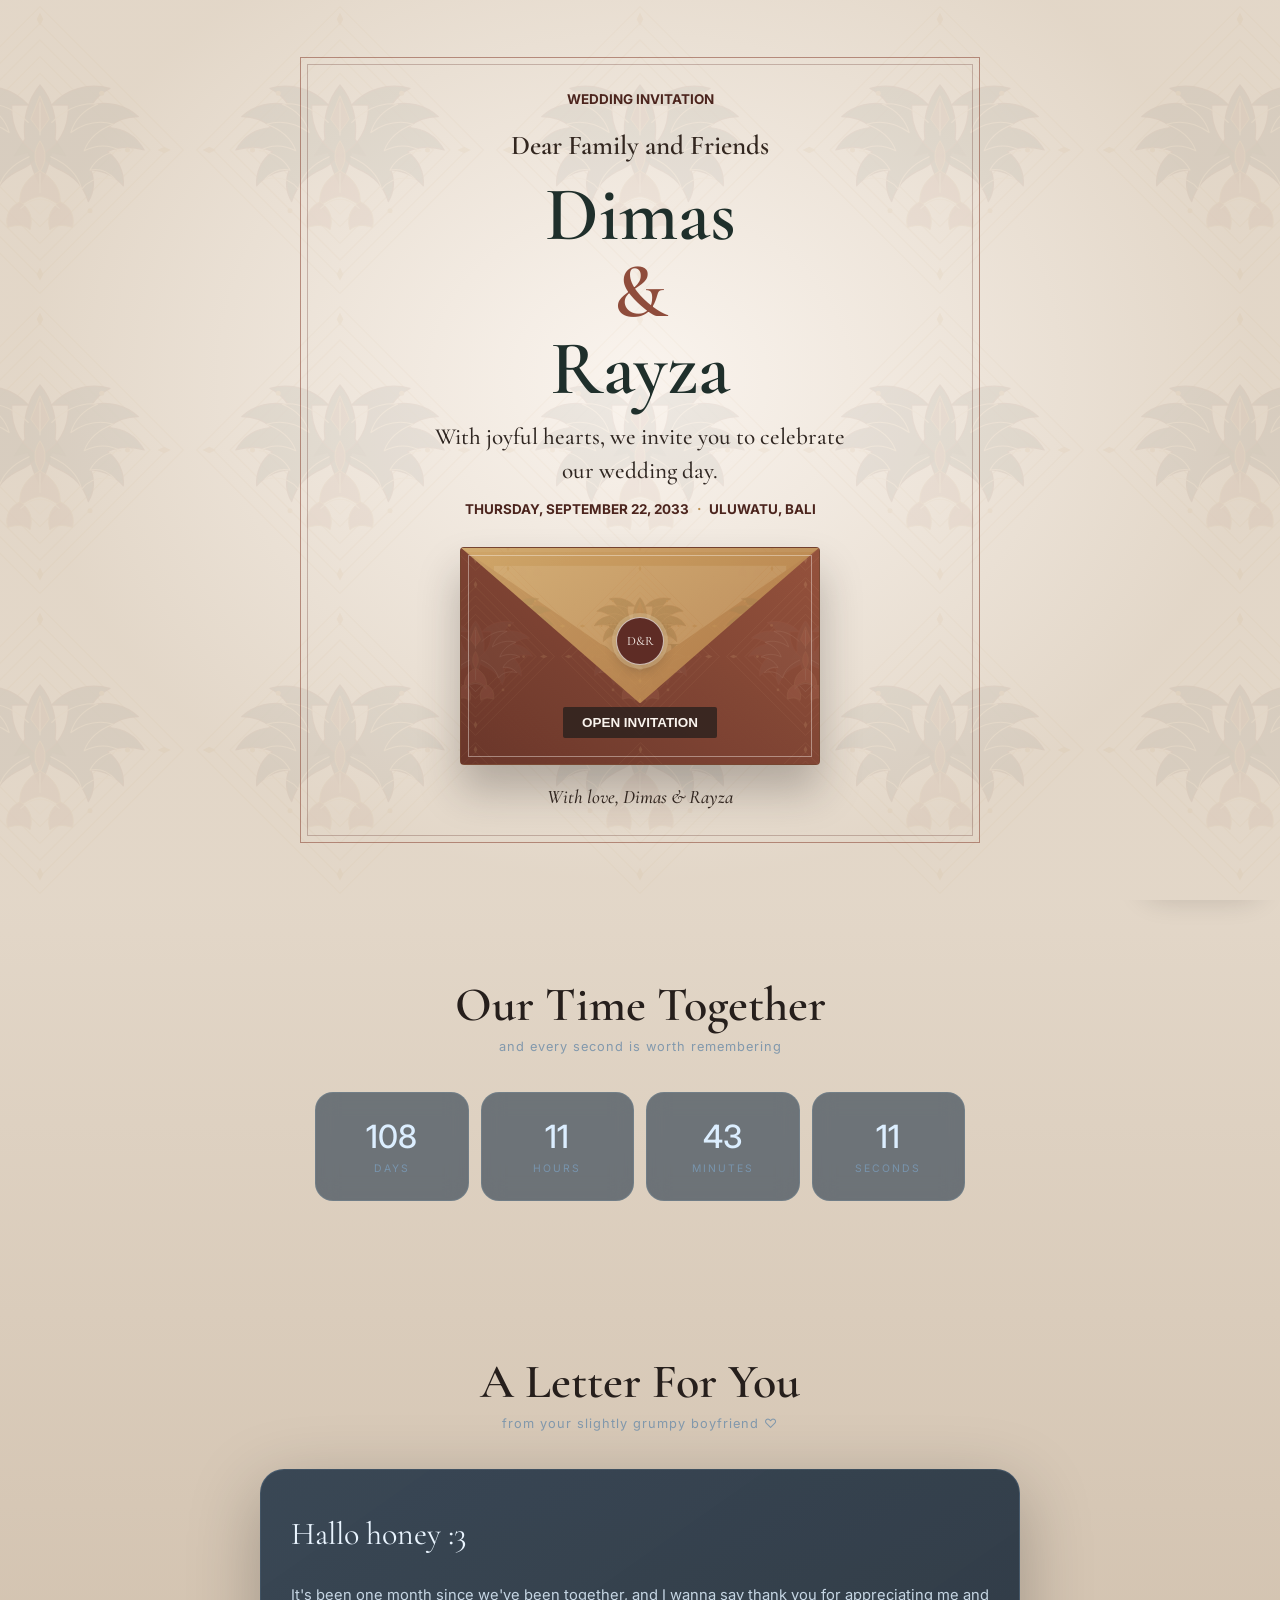
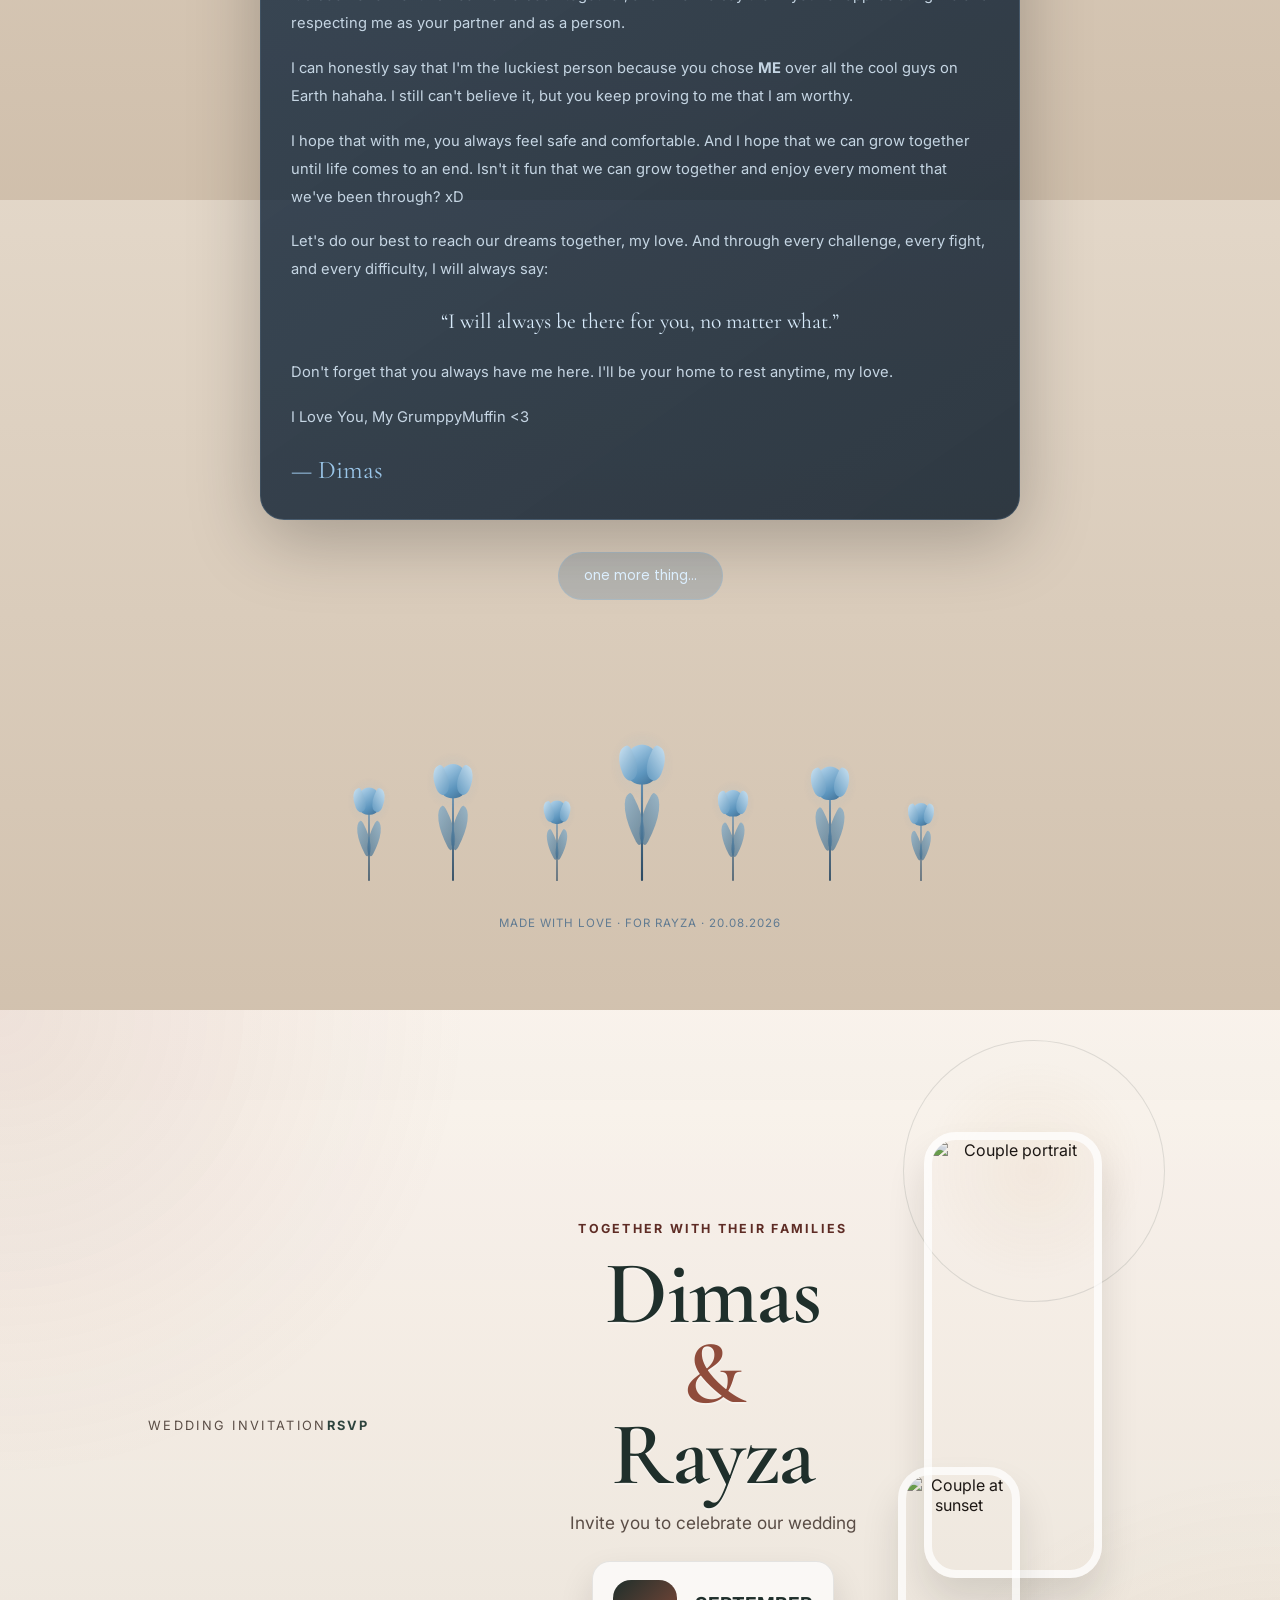
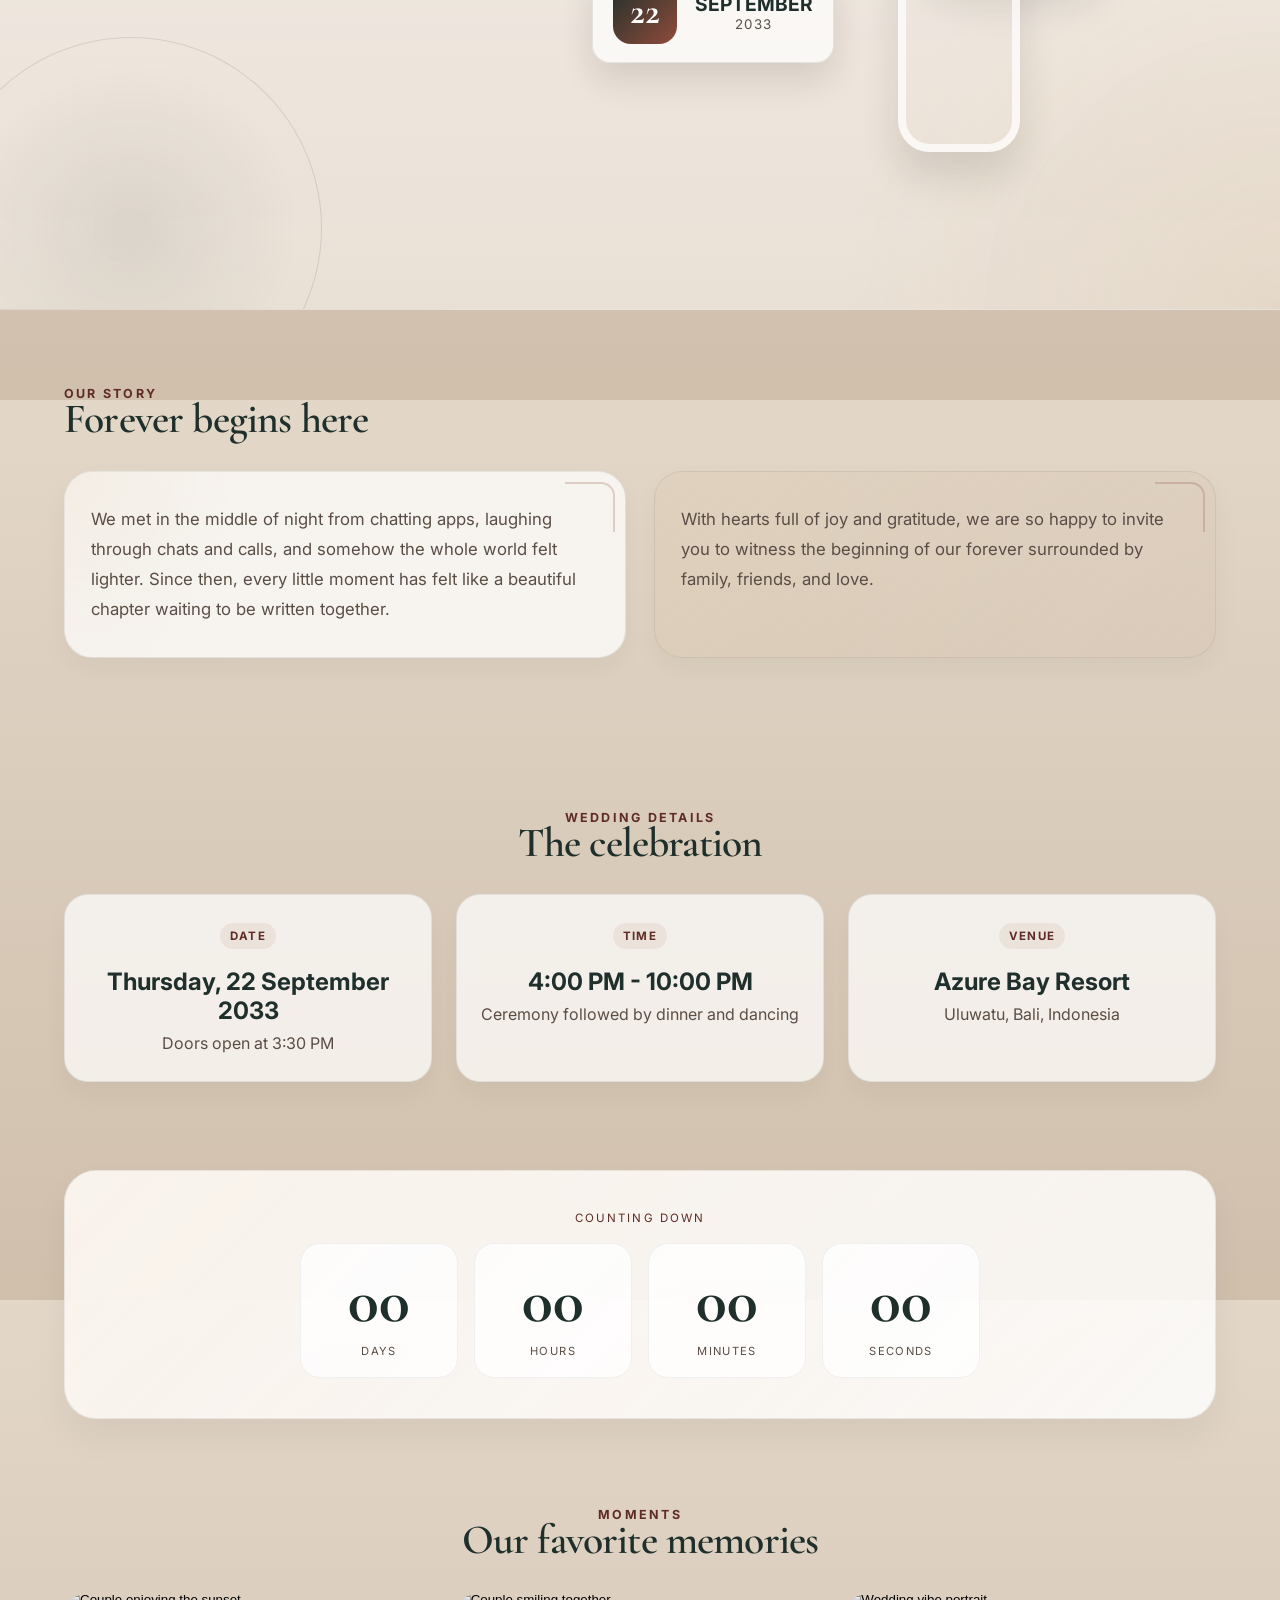
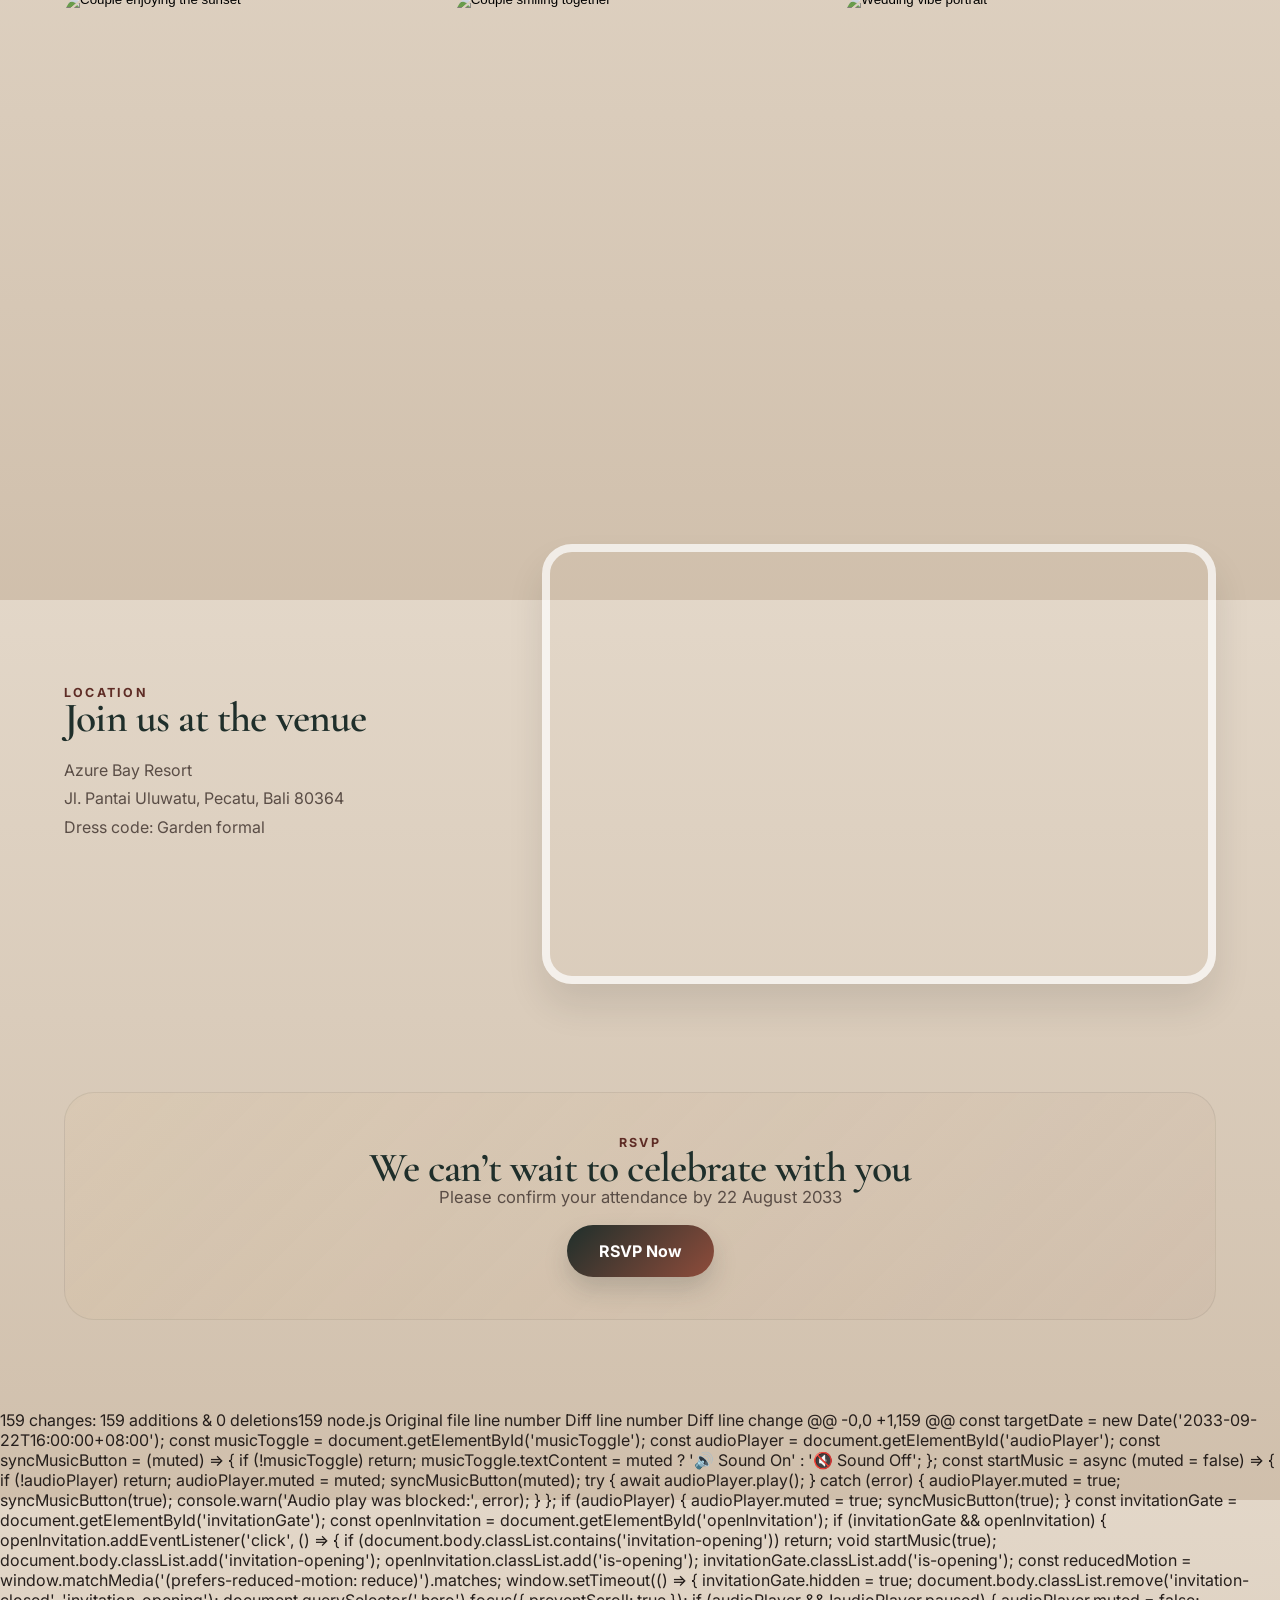
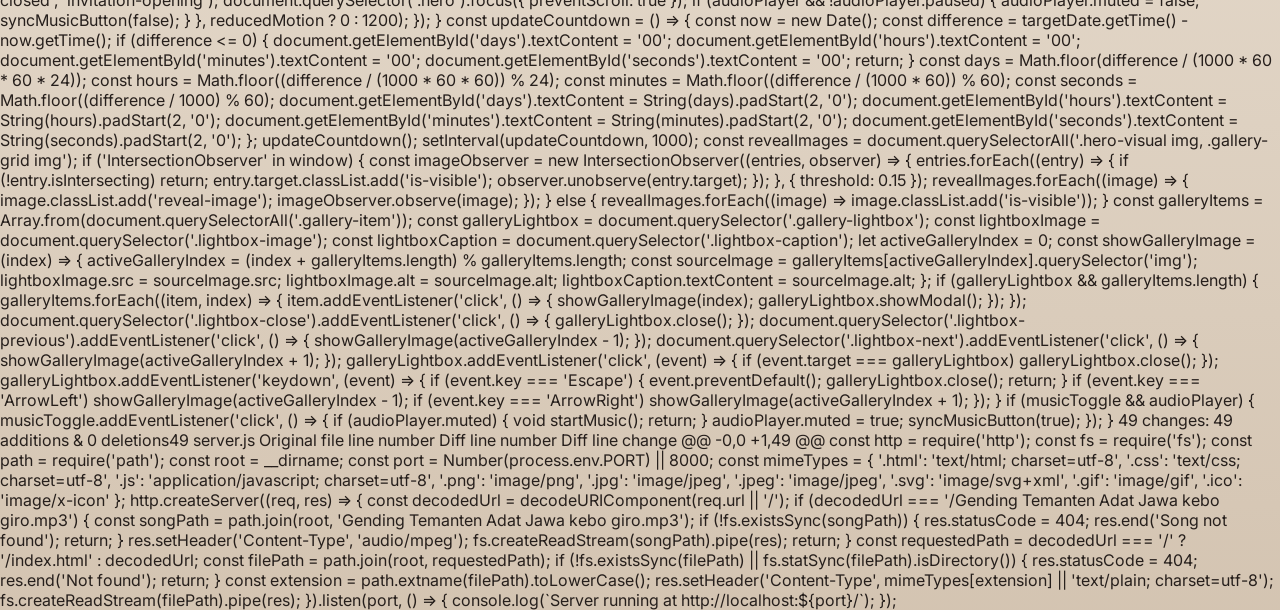
==== commit a52cd167: "Update index.html" ====
--- a/index.html
+++ b/index.html
@@ -1,3 +1,338 @@
+<!DOCTYPE html>
+   <html lang="en">
+<head>
+  <meta charset="UTF-8">
+    <meta name="viewport" content="width=device-width, initial-scale=1.0">
+     <title>For Rayza — Our First Month</title>
+<style>
+@import url('https://fonts.googleapis.com/css2?family=Cormorant+Garamond:wght@500;600;700&family=Poppins:wght@300;400;500;600&display=swap');
+
+*{box-sizing:border-box;margin:0;padding:0}
+body{
+  min-height:100vh;
+    overflow-x:hidden;
+     color:#eaf4ff;
+      font-family:Poppins,sans-serif;
+  background:
+    radial-gradient(circle at 20% 20%,rgba(73,132,190,.16),transparent 30%),
+     radial-gradient(circle at 80% 70%,rgba(50,105,165,.13),transparent 30%),
+      linear-gradient(145deg,#07111e,#0a1728 45%,#081522);
+}
+body:before{
+  content:"";position:fixed;inset:0;pointer-events:none;
+    background-image:radial-gradient(rgba(255,255,255,.7) 1px,transparent 1px);
+     background-size:70px 70px;opacity:.08;
+}
+.container{width:min(900px,92%);margin:auto}
+  .hero{min-height:100vh;display:flex;align-items:center;justify-content:center;text-align:center;padding:50px 0;position:relative}
+    .hero-content{animation:fadeUp 1.2s ease}
+     .eyebrow{font-size:.75rem;letter-spacing:5px;text-transform:uppercase;color:#91bde3;margin-bottom:18px}
+       h1{font-family:"Cormorant Garamond",serif;font-size:clamp(4rem,13vw,8rem);line-height:.82;font-weight:600}
+        h1 span{display:block;color:#a9d3f4}
+.subtitle{margin:28px auto 0;color:#afc1d2;font-size:.9rem;letter-spacing:1px}
+ .date{margin-top:12px;color:#78a9d5;font-size:.8rem;letter-spacing:3px}
+  .scroll{position:absolute;bottom:25px;left:50%;transform:translateX(-50%);font-size:.65rem;letter-spacing:3px;color:#718da8}
+    .heart{color:#a9d3f4;animation:pulse 1.8s infinite}
+
+.section{padding:90px 0}
+  .section-title{text-align:center;font-family:"Cormorant Garamond",serif;font-size:3rem;font-weight:600}
+   .section-sub{text-align:center;color:#8299ad;font-size:.8rem;margin-top:5px;letter-spacing:1px}
+    .counter{
+  display:grid;grid-template-columns:repeat(4,1fr);gap:12px;margin:38px auto 0;max-width:650px
+}
+.time{
+  background:rgba(18,39,61,.55);border:1px solid rgba(137,187,227,.14);
+   border-radius:18px;padding:24px 10px;text-align:center;backdrop-filter:blur(10px)
+}
+.time b{display:block;font-size:2rem;font-weight:500;color:#dceeff}
+ .time span{font-size:.65rem;color:#7894ad;letter-spacing:2px;text-transform:uppercase}
+
+.letter-wrap{display:flex;justify-content:center;margin-top:38px}
+ .letter{
+   max-width:760px;width:100%;padding:34px 30px;border-radius:24px;
+    background:linear-gradient(145deg,rgba(18,39,61,.8),rgba(8,23,38,.82));
+     border:1px solid rgba(144,195,235,.16);box-shadow:0 20px 70px rgba(0,0,0,.25);
+}
+.letter p{color:#c5d5e3;line-height:1.9;font-size:.92rem;margin-bottom:17px}
+  .letter .hello{font-family:"Cormorant Garamond",serif;font-size:2rem;color:#eaf5ff}
+    .signature{font-family:"Cormorant Garamond",serif;color:#9bc6e9;font-size:1.6rem;margin-top:22px}
+
+.button{
+  display:block;margin:32px auto 0;padding:13px 25px;border-radius:50px;
+    border:1px solid rgba(145,196,235,.3);background:rgba(43,91,135,.2);
+     color:#dcefff;font-family:Poppins;cursor:pointer;transition:.3s
+}
+.button:hover{background:rgba(70,125,174,.3);transform:translateY(-2px)}
+
+.hidden-message{
+  max-width:620px;margin:20px auto 0;text-align:center;color:#bdd5e8;line-height:1.8;
+    opacity:0;max-height:0;overflow:hidden;transition:.7s
+}
+.hidden-message.show{opacity:1;max-height:200px}
+
+.footer{text-align:center;padding:35px 20px 80px;color:#617b92;font-size:.72rem;letter-spacing:1px}
+  .floating-heart{position:fixed;bottom:-30px;color:#76a9d2;opacity:.35;pointer-events:none;animation:float 9s linear forwards}
+    @keyframes float{to{transform:translateY(-110vh) rotate(20deg);opacity:0}}
+     @keyframes fadeUp{from{opacity:0;transform:translateY(30px)}to{opacity:1;transform:none}}
+      @keyframes pulse{50%{transform:scale(1.18)}}
+        @media(max-width:600px){
+  .counter{grid-template-columns:repeat(2,1fr)}
+   .section{padding:70px 0}
+    .letter{padding:26px 21px}
+     .letter p{font-size:.86rem}
+}
+
+.tulip-section{
+  height:210px;
+  position:relative;
+  overflow:hidden;
+  margin-top:-25px;
+  opacity:.9;
+}
+.tulip-garden{
+  position:absolute;
+  left:50%;
+  bottom:0;
+  width:min(650px,95vw);
+  height:190px;
+  transform:translateX(-50%);
+}
+.tulip{
+  --s:1;
+  position:absolute;
+  bottom:0;
+  width:42px;
+  height:150px;
+  transform:scale(var(--s));
+  transform-origin:bottom center;
+  animation:sway 5s ease-in-out infinite;
+}
+.tulip i{
+  position:absolute;
+  left:20px;
+  bottom:0;
+  width:2px;
+  height:112px;
+  background:linear-gradient(to top,#183a57,#6596bd);
+  border-radius:2px;
+}
+.tulip span{
+  position:absolute;
+  left:5px;
+  bottom:92px;
+  width:32px;
+  height:38px;
+  border-radius:55% 55% 48% 48%;
+  background:linear-gradient(145deg,#b8dcf7,#4f8fbe 65%,#2d618c);
+  box-shadow:0 0 18px rgba(103,169,219,.18);
+  transform-origin:bottom center;
+}
+.tulip span:before,
+.tulip span:after{
+  content:"";
+  position:absolute;
+  bottom:4px;
+  width:17px;
+  height:32px;
+  background:linear-gradient(145deg,#d0e9fb,#4f8fbe);
+  border-radius:80% 20% 70% 30%;
+}
+.tulip span:before{left:-6px;transform:rotate(-24deg)}
+.tulip span:after{right:-6px;transform:scaleX(-1) rotate(-24deg)}
+.tulip i:after,
+.tulip i:before{
+  content:"";
+  position:absolute;
+  bottom:35px;
+  width:18px;
+  height:48px;
+  background:linear-gradient(145deg,#80b4d9,#24577e);
+  border-radius:90% 10% 90% 10%;
+  opacity:.7;
+}
+.tulip i:before{left:-15px;transform:rotate(-28deg)}
+.tulip i:after{right:-15px;transform:scaleX(-1) rotate(-28deg)}
+.t1{left:5%;--s:.72;animation-delay:-1s}
+.t2{left:18%;--s:.9;animation-delay:-2.2s}
+.t3{left:34%;--s:.62;animation-delay:-.5s}
+.t4{left:47%;--s:1.05;animation-delay:-3s}
+.t5{left:61%;--s:.7;animation-delay:-1.7s}
+.t6{left:76%;--s:.88;animation-delay:-2.6s}
+.t7{left:90%;--s:.6;animation-delay:-.8s}
+@keyframes sway{
+  0%,100%{margin-left:0;transform:scale(var(--s)) rotate(-1deg)}
+  50%{margin-left:3px;transform:scale(var(--s)) rotate(2deg)}
+}
+@media(max-width:600px){
+  .tulip-section{height:175px}
+  .tulip-garden{height:160px}
+}
+
+  .photo-gallery {
+  display: flex;
+  justify-content: center;
+  align-items: center;
+  gap: 15px;
+  margin: 28px auto 0;
+  flex-wrap: wrap;
+}
+
+.photo-frame {
+  width: 180px;
+  padding: 8px 8px 12px;
+  background: rgba(230, 242, 252, .95);
+  border-radius: 14px;
+  box-shadow:
+    0 15px 35px rgba(0,0,0,.4),
+    0 0 25px rgba(120,180,225,.12);
+  transition: .4s ease;
+}
+
+.photo-frame:nth-child(1) {
+  transform: rotate(-4deg);
+}
+
+.photo-frame:nth-child(2) {
+  transform: translateY(-8px) rotate(1deg);
+}
+
+.photo-frame:nth-child(3) {
+  transform: rotate(4deg);
+}
+
+.photo-frame:hover {
+  transform: translateY(-10px) rotate(0deg) scale(1.05);
+  z-index: 2;
+}
+
+.photo-frame img {
+  width: 100%;
+  height: 190px;
+  object-fit: cover;
+  display: block;
+  border-radius: 9px;
+}
+
+</style>
+</head>
+<body>
+
+<section class="hero">
+  <div class="hero-content container">
+    <div class="eyebrow">Our little story</div>
+    <h1>Dimas <span>&</span> Rayza</h1>
+    <div class="subtitle">One month down. A lifetime to go.</div>
+    <div class="date">20 · 08 · 2026</div>
+    <div class="photo-gallery">
+  <div class="photo-frame">
+    <img src="janji.jpg" alt="Memory 1">
+  </div>
+
+  <div class="photo-frame">
+    <img src="ig (345).jpg" alt="Memory 2">
+  </div>
+
+  <div class="photo-frame">
+    <img src="stardew.png" alt="Memory 3">
+
+  </div>
+  <div class="scroll">SCROLL DOWN ♡</div>
+</section>
+
+<section class="section">
+  <div class="container">
+    <h2 class="section-title">Our Time Together</h2>
+    <p class="section-sub">and every second is worth remembering</p>
+    <div class="counter">
+      <div class="time"><b id="days">0</b><span>Days</span></div>
+      <div class="time"><b id="hours">0</b><span>Hours</span></div>
+      <div class="time"><b id="minutes">0</b><span>Minutes</span></div>
+      <div class="time"><b id="seconds">0</b><span>Seconds</span></div>
+    </div>
+  </div>
+</section>
+
+<section class="section">
+  <div class="container">
+    <h2 class="section-title">A Letter For You</h2>
+    <p class="section-sub">from your slightly grumpy boyfriend ♡</p>
+
+    <div class="letter-wrap">
+      <article class="letter">
+        <p class="hello">Hallo honey :3</p>
+        <p>It's been one month since we've been together, and I wanna say thank you for appreciating me and respecting me as your partner and as a person.</p>
+        <p>I can honestly say that I'm the luckiest person because you chose <b>ME</b> over all the cool guys on Earth hahaha. I still can't believe it, but you keep proving to me that I am worthy.</p>
+        <p>I hope that with me, you always feel safe and comfortable. And I hope that we can grow together until life comes to an end. Isn't it fun that we can grow together and enjoy every moment that we've been through? xD</p>
+        <p>Let's do our best to reach our dreams together, my love. And through every challenge, every fight, and every difficulty, I will always say:</p>
+        <p style="text-align:center;color:#d8ebfb;font-family:'Cormorant Garamond',serif;font-size:1.35rem;">“I will always be there for you, no matter what.”</p>
+        <p>Don't forget that you always have me here. I'll be your home to rest anytime, my love.</p>
+        <p>I Love You, My GrumppyMuffin &lt;3</p>
+        <div class="signature">— Dimas</div>
+      </article>
+    </div>
+
+    <button class="button" onclick="showSecret()">one more thing...</button>
+    <div id="secret" class="hidden-message">
+      Whatever happens, I don't need perfect days with you.<br>
+      I just want the real ones — the silly ones, the difficult ones,<br>
+      the quiet ones, and all the little moments in between. ♡
+    </div>
+  </div>
+</section>
+
+<section class="tulip-section" aria-hidden="true">
+  <div class="tulip-garden">
+    <div class="tulip t1"><i></i><span></span></div>
+    <div class="tulip t2"><i></i><span></span></div>
+    <div class="tulip t3"><i></i><span></span></div>
+    <div class="tulip t4"><i></i><span></span></div>
+    <div class="tulip t5"><i></i><span></span></div>
+    <div class="tulip t6"><i></i><span></span></div>
+    <div class="tulip t7"><i></i><span></span></div>
+  </div>
+</section>
+
+<footer class="footer">
+  MADE WITH LOVE · FOR RAYZA · 20.08.2026
+</footer>
+
+<script>
+const start = new Date("2026-08-20T00:00:00+07:00");
+
+function updateCounter(){
+  const now = new Date();
+  let diff = Math.max(0, now - start);
+  const days = Math.floor(diff / 86400000); diff %= 86400000;
+  const hours = Math.floor(diff / 3600000); diff %= 3600000;
+  const minutes = Math.floor(diff / 60000); diff %= 60000;
+  const seconds = Math.floor(diff / 1000);
+
+  document.getElementById("days").textContent = days;
+  document.getElementById("hours").textContent = hours;
+  document.getElementById("minutes").textContent = minutes;
+  document.getElementById("seconds").textContent = seconds;
+}
+updateCounter();
+setInterval(updateCounter,1000);
+
+function showSecret(){
+  document.getElementById("secret").classList.toggle("show");
+}
+
+function createHeart(){
+  const h=document.createElement("div");
+  h.className="floating-heart";
+  h.textContent=["♡","♥","✦"][Math.floor(Math.random()*3)];
+  h.style.left=Math.random()*100+"vw";
+  h.style.fontSize=(10+Math.random()*14)+"px";
+  h.style.animationDuration=(7+Math.random()*5)+"s";
+  document.body.appendChild(h);
+  setTimeout(()=>h.remove(),12000);
+}
+setInterval(createHeart,1100);
+</script>
+</body>
+</html>
 <!DOCTYPE html>
 <html lang="en">
   <head>
@@ -215,3 +550,219 @@
     <script src="node.js"></script>
   </body>
 </html>
+ 159 changes: 159 additions & 0 deletions159  
+node.js
+Original file line number	Diff line number	Diff line change
+@@ -0,0 +1,159 @@
+const targetDate = new Date('2033-09-22T16:00:00+08:00');
+
+const musicToggle = document.getElementById('musicToggle');
+const audioPlayer = document.getElementById('audioPlayer');
+
+const syncMusicButton = (muted) => {
+  if (!musicToggle) return;
+  musicToggle.textContent = muted ? '🔊 Sound On' : '🔇 Sound Off';
+};
+
+const startMusic = async (muted = false) => {
+  if (!audioPlayer) return;
+  audioPlayer.muted = muted;
+  syncMusicButton(muted);
+
+  try {
+    await audioPlayer.play();
+  } catch (error) {
+    audioPlayer.muted = true;
+    syncMusicButton(true);
+    console.warn('Audio play was blocked:', error);
+  }
+};
+
+if (audioPlayer) {
+  audioPlayer.muted = true;
+  syncMusicButton(true);
+}
+
+const invitationGate = document.getElementById('invitationGate');
+const openInvitation = document.getElementById('openInvitation');
+
+if (invitationGate && openInvitation) {
+  openInvitation.addEventListener('click', () => {
+    if (document.body.classList.contains('invitation-opening')) return;
+
+    void startMusic(true);
+    document.body.classList.add('invitation-opening');
+    openInvitation.classList.add('is-opening');
+    invitationGate.classList.add('is-opening');
+
+    const reducedMotion = window.matchMedia('(prefers-reduced-motion: reduce)').matches;
+    window.setTimeout(() => {
+      invitationGate.hidden = true;
+      document.body.classList.remove('invitation-closed', 'invitation-opening');
+      document.querySelector('.hero').focus({ preventScroll: true });
+      if (audioPlayer && !audioPlayer.paused) {
+        audioPlayer.muted = false;
+        syncMusicButton(false);
+      }
+    }, reducedMotion ? 0 : 1200);
+  });
+}
+
+const updateCountdown = () => {
+  const now = new Date();
+  const difference = targetDate.getTime() - now.getTime();
+
+  if (difference <= 0) {
+    document.getElementById('days').textContent = '00';
+    document.getElementById('hours').textContent = '00';
+    document.getElementById('minutes').textContent = '00';
+    document.getElementById('seconds').textContent = '00';
+    return;
+  }
+
+  const days = Math.floor(difference / (1000 * 60 * 60 * 24));
+  const hours = Math.floor((difference / (1000 * 60 * 60)) % 24);
+  const minutes = Math.floor((difference / (1000 * 60)) % 60);
+  const seconds = Math.floor((difference / 1000) % 60);
+
+  document.getElementById('days').textContent = String(days).padStart(2, '0');
+  document.getElementById('hours').textContent = String(hours).padStart(2, '0');
+  document.getElementById('minutes').textContent = String(minutes).padStart(2, '0');
+  document.getElementById('seconds').textContent = String(seconds).padStart(2, '0');
+};
+
+updateCountdown();
+setInterval(updateCountdown, 1000);
+
+const revealImages = document.querySelectorAll('.hero-visual img, .gallery-grid img');
+
+if ('IntersectionObserver' in window) {
+  const imageObserver = new IntersectionObserver((entries, observer) => {
+    entries.forEach((entry) => {
+      if (!entry.isIntersecting) return;
+      entry.target.classList.add('is-visible');
+      observer.unobserve(entry.target);
+    });
+  }, { threshold: 0.15 });
+
+  revealImages.forEach((image) => {
+    image.classList.add('reveal-image');
+    imageObserver.observe(image);
+  });
+} else {
+  revealImages.forEach((image) => image.classList.add('is-visible'));
+}
+
+const galleryItems = Array.from(document.querySelectorAll('.gallery-item'));
+const galleryLightbox = document.querySelector('.gallery-lightbox');
+const lightboxImage = document.querySelector('.lightbox-image');
+const lightboxCaption = document.querySelector('.lightbox-caption');
+let activeGalleryIndex = 0;
+
+const showGalleryImage = (index) => {
+  activeGalleryIndex = (index + galleryItems.length) % galleryItems.length;
+  const sourceImage = galleryItems[activeGalleryIndex].querySelector('img');
+  lightboxImage.src = sourceImage.src;
+  lightboxImage.alt = sourceImage.alt;
+  lightboxCaption.textContent = sourceImage.alt;
+};
+
+if (galleryLightbox && galleryItems.length) {
+  galleryItems.forEach((item, index) => {
+    item.addEventListener('click', () => {
+      showGalleryImage(index);
+      galleryLightbox.showModal();
+    });
+  });
+
+  document.querySelector('.lightbox-close').addEventListener('click', () => {
+    galleryLightbox.close();
+  });
+
+  document.querySelector('.lightbox-previous').addEventListener('click', () => {
+    showGalleryImage(activeGalleryIndex - 1);
+  });
+
+  document.querySelector('.lightbox-next').addEventListener('click', () => {
+    showGalleryImage(activeGalleryIndex + 1);
+  });
+
+  galleryLightbox.addEventListener('click', (event) => {
+    if (event.target === galleryLightbox) galleryLightbox.close();
+  });
+
+  galleryLightbox.addEventListener('keydown', (event) => {
+    if (event.key === 'Escape') {
+      event.preventDefault();
+      galleryLightbox.close();
+      return;
+    }
+    if (event.key === 'ArrowLeft') showGalleryImage(activeGalleryIndex - 1);
+    if (event.key === 'ArrowRight') showGalleryImage(activeGalleryIndex + 1);
+  });
+}
+
+if (musicToggle && audioPlayer) {
+  musicToggle.addEventListener('click', () => {
+    if (audioPlayer.muted) {
+      void startMusic();
+      return;
+    }
+
+    audioPlayer.muted = true;
+    syncMusicButton(true);
+  });
+}
+ 49 changes: 49 additions & 0 deletions49  
+server.js
+Original file line number	Diff line number	Diff line change
+@@ -0,0 +1,49 @@
+const http = require('http');
+const fs = require('fs');
+const path = require('path');
+
+const root = __dirname;
+const port = Number(process.env.PORT) || 8000;
+const mimeTypes = {
+  '.html': 'text/html; charset=utf-8',
+  '.css': 'text/css; charset=utf-8',
+  '.js': 'application/javascript; charset=utf-8',
+  '.png': 'image/png',
+  '.jpg': 'image/jpeg',
+  '.jpeg': 'image/jpeg',
+  '.svg': 'image/svg+xml',
+  '.gif': 'image/gif',
+  '.ico': 'image/x-icon'
+};
+
+http.createServer((req, res) => {
+  const decodedUrl = decodeURIComponent(req.url || '/');
+
+  if (decodedUrl === '/Gending Temanten Adat Jawa kebo giro.mp3') {
+    const songPath = path.join(root, 'Gending Temanten Adat Jawa kebo giro.mp3');
+    if (!fs.existsSync(songPath)) {
+      res.statusCode = 404;
+      res.end('Song not found');
+      return;
+    }
+
+    res.setHeader('Content-Type', 'audio/mpeg');
+    fs.createReadStream(songPath).pipe(res);
+    return;
+  }
+
+  const requestedPath = decodedUrl === '/' ? '/index.html' : decodedUrl;
+  const filePath = path.join(root, requestedPath);
+
+  if (!fs.existsSync(filePath) || fs.statSync(filePath).isDirectory()) {
+    res.statusCode = 404;
+    res.end('Not found');
+    return;
+  }
+
+  const extension = path.extname(filePath).toLowerCase();
+  res.setHeader('Content-Type', mimeTypes[extension] || 'text/plain; charset=utf-8');
+  fs.createReadStream(filePath).pipe(res);
+}).listen(port, () => {
+  console.log(`Server running at http://localhost:${port}/`);
+});
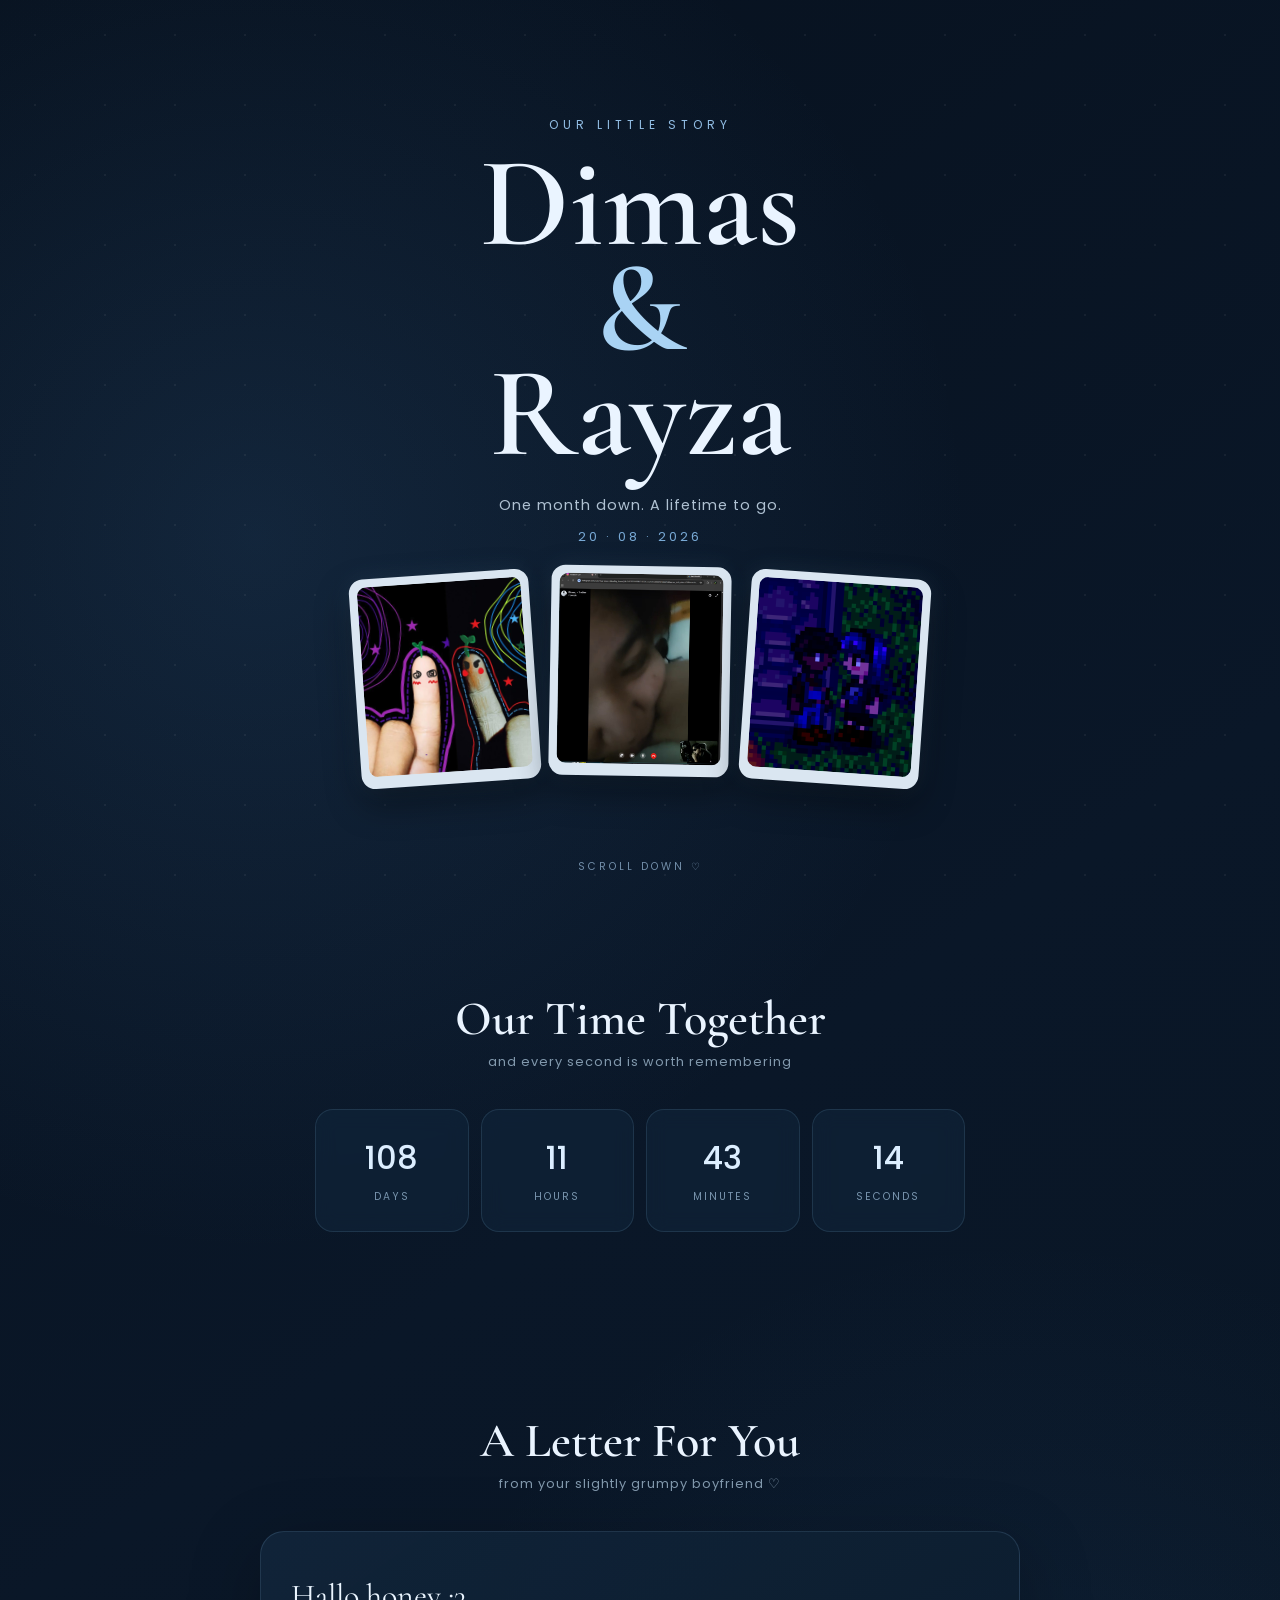
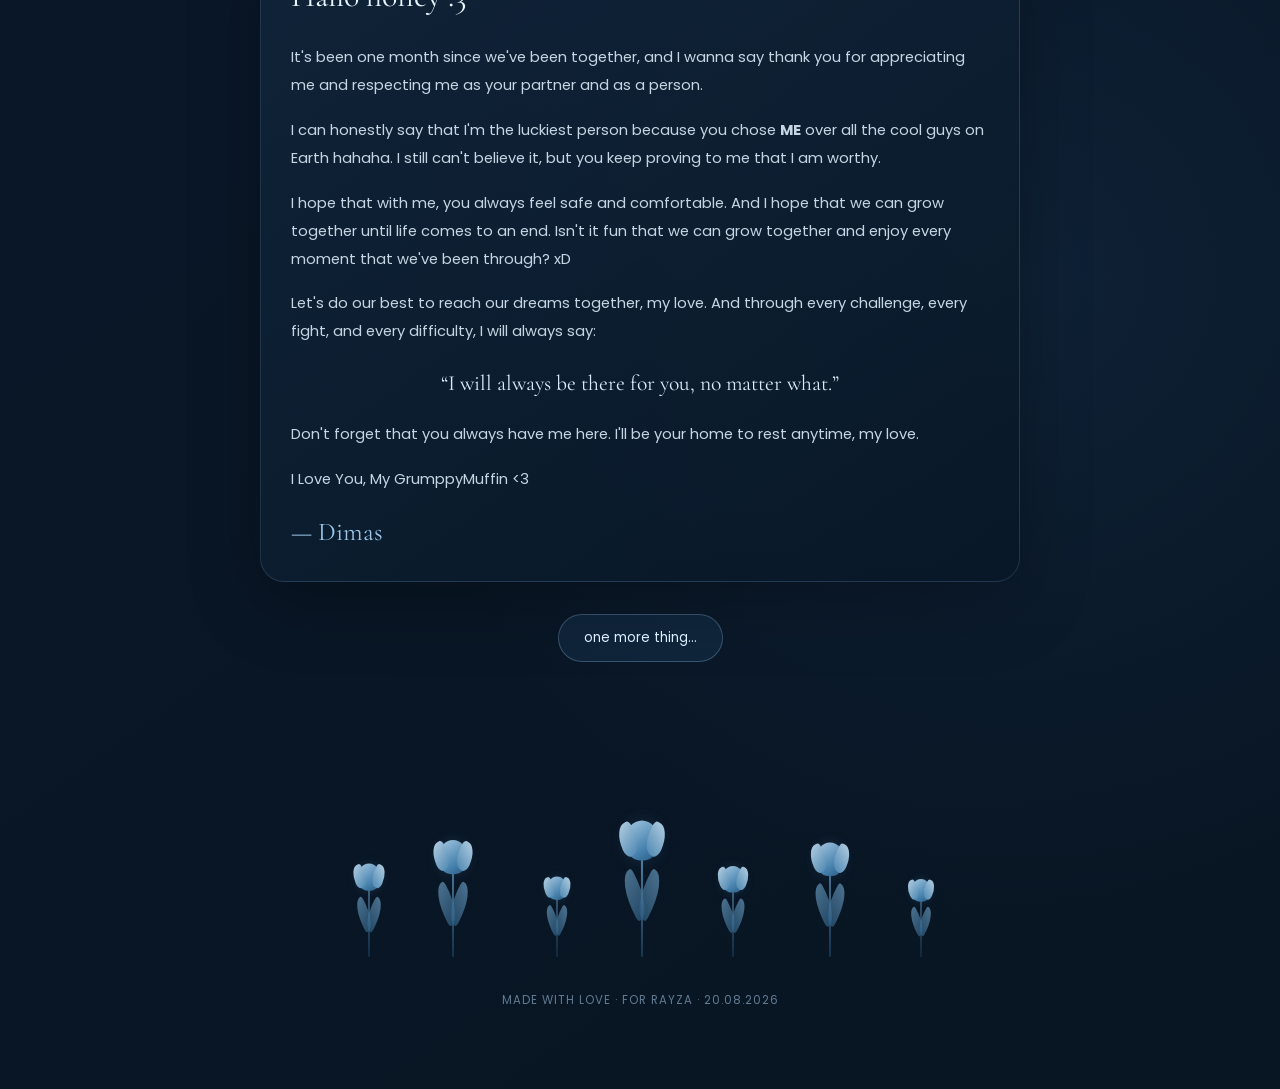
==== commit 4435ce81: "Add files via upload" ====
--- a/index.html
+++ b/index.html
@@ -1,768 +1,335 @@
-<!DOCTYPE html>
-   <html lang="en">
-<head>
-  <meta charset="UTF-8">
-    <meta name="viewport" content="width=device-width, initial-scale=1.0">
-     <title>For Rayza — Our First Month</title>
-<style>
-@import url('https://fonts.googleapis.com/css2?family=Cormorant+Garamond:wght@500;600;700&family=Poppins:wght@300;400;500;600&display=swap');
-
-*{box-sizing:border-box;margin:0;padding:0}
-body{
-  min-height:100vh;
-    overflow-x:hidden;
-     color:#eaf4ff;
-      font-family:Poppins,sans-serif;
-  background:
-    radial-gradient(circle at 20% 20%,rgba(73,132,190,.16),transparent 30%),
-     radial-gradient(circle at 80% 70%,rgba(50,105,165,.13),transparent 30%),
-      linear-gradient(145deg,#07111e,#0a1728 45%,#081522);
-}
-body:before{
-  content:"";position:fixed;inset:0;pointer-events:none;
-    background-image:radial-gradient(rgba(255,255,255,.7) 1px,transparent 1px);
-     background-size:70px 70px;opacity:.08;
-}
-.container{width:min(900px,92%);margin:auto}
-  .hero{min-height:100vh;display:flex;align-items:center;justify-content:center;text-align:center;padding:50px 0;position:relative}
-    .hero-content{animation:fadeUp 1.2s ease}
-     .eyebrow{font-size:.75rem;letter-spacing:5px;text-transform:uppercase;color:#91bde3;margin-bottom:18px}
-       h1{font-family:"Cormorant Garamond",serif;font-size:clamp(4rem,13vw,8rem);line-height:.82;font-weight:600}
-        h1 span{display:block;color:#a9d3f4}
-.subtitle{margin:28px auto 0;color:#afc1d2;font-size:.9rem;letter-spacing:1px}
- .date{margin-top:12px;color:#78a9d5;font-size:.8rem;letter-spacing:3px}
-  .scroll{position:absolute;bottom:25px;left:50%;transform:translateX(-50%);font-size:.65rem;letter-spacing:3px;color:#718da8}
-    .heart{color:#a9d3f4;animation:pulse 1.8s infinite}
-
-.section{padding:90px 0}
-  .section-title{text-align:center;font-family:"Cormorant Garamond",serif;font-size:3rem;font-weight:600}
-   .section-sub{text-align:center;color:#8299ad;font-size:.8rem;margin-top:5px;letter-spacing:1px}
-    .counter{
-  display:grid;grid-template-columns:repeat(4,1fr);gap:12px;margin:38px auto 0;max-width:650px
-}
-.time{
-  background:rgba(18,39,61,.55);border:1px solid rgba(137,187,227,.14);
-   border-radius:18px;padding:24px 10px;text-align:center;backdrop-filter:blur(10px)
-}
-.time b{display:block;font-size:2rem;font-weight:500;color:#dceeff}
- .time span{font-size:.65rem;color:#7894ad;letter-spacing:2px;text-transform:uppercase}
-
-.letter-wrap{display:flex;justify-content:center;margin-top:38px}
- .letter{
-   max-width:760px;width:100%;padding:34px 30px;border-radius:24px;
-    background:linear-gradient(145deg,rgba(18,39,61,.8),rgba(8,23,38,.82));
-     border:1px solid rgba(144,195,235,.16);box-shadow:0 20px 70px rgba(0,0,0,.25);
-}
-.letter p{color:#c5d5e3;line-height:1.9;font-size:.92rem;margin-bottom:17px}
-  .letter .hello{font-family:"Cormorant Garamond",serif;font-size:2rem;color:#eaf5ff}
-    .signature{font-family:"Cormorant Garamond",serif;color:#9bc6e9;font-size:1.6rem;margin-top:22px}
-
-.button{
-  display:block;margin:32px auto 0;padding:13px 25px;border-radius:50px;
-    border:1px solid rgba(145,196,235,.3);background:rgba(43,91,135,.2);
-     color:#dcefff;font-family:Poppins;cursor:pointer;transition:.3s
-}
-.button:hover{background:rgba(70,125,174,.3);transform:translateY(-2px)}
-
-.hidden-message{
-  max-width:620px;margin:20px auto 0;text-align:center;color:#bdd5e8;line-height:1.8;
-    opacity:0;max-height:0;overflow:hidden;transition:.7s
-}
-.hidden-message.show{opacity:1;max-height:200px}
-
-.footer{text-align:center;padding:35px 20px 80px;color:#617b92;font-size:.72rem;letter-spacing:1px}
-  .floating-heart{position:fixed;bottom:-30px;color:#76a9d2;opacity:.35;pointer-events:none;animation:float 9s linear forwards}
-    @keyframes float{to{transform:translateY(-110vh) rotate(20deg);opacity:0}}
-     @keyframes fadeUp{from{opacity:0;transform:translateY(30px)}to{opacity:1;transform:none}}
-      @keyframes pulse{50%{transform:scale(1.18)}}
-        @media(max-width:600px){
-  .counter{grid-template-columns:repeat(2,1fr)}
-   .section{padding:70px 0}
-    .letter{padding:26px 21px}
-     .letter p{font-size:.86rem}
-}
-
-.tulip-section{
-  height:210px;
-  position:relative;
-  overflow:hidden;
-  margin-top:-25px;
-  opacity:.9;
-}
-.tulip-garden{
-  position:absolute;
-  left:50%;
-  bottom:0;
-  width:min(650px,95vw);
-  height:190px;
-  transform:translateX(-50%);
-}
-.tulip{
-  --s:1;
-  position:absolute;
-  bottom:0;
-  width:42px;
-  height:150px;
-  transform:scale(var(--s));
-  transform-origin:bottom center;
-  animation:sway 5s ease-in-out infinite;
-}
-.tulip i{
-  position:absolute;
-  left:20px;
-  bottom:0;
-  width:2px;
-  height:112px;
-  background:linear-gradient(to top,#183a57,#6596bd);
-  border-radius:2px;
-}
-.tulip span{
-  position:absolute;
-  left:5px;
-  bottom:92px;
-  width:32px;
-  height:38px;
-  border-radius:55% 55% 48% 48%;
-  background:linear-gradient(145deg,#b8dcf7,#4f8fbe 65%,#2d618c);
-  box-shadow:0 0 18px rgba(103,169,219,.18);
-  transform-origin:bottom center;
-}
-.tulip span:before,
-.tulip span:after{
-  content:"";
-  position:absolute;
-  bottom:4px;
-  width:17px;
-  height:32px;
-  background:linear-gradient(145deg,#d0e9fb,#4f8fbe);
-  border-radius:80% 20% 70% 30%;
-}
-.tulip span:before{left:-6px;transform:rotate(-24deg)}
-.tulip span:after{right:-6px;transform:scaleX(-1) rotate(-24deg)}
-.tulip i:after,
-.tulip i:before{
-  content:"";
-  position:absolute;
-  bottom:35px;
-  width:18px;
-  height:48px;
-  background:linear-gradient(145deg,#80b4d9,#24577e);
-  border-radius:90% 10% 90% 10%;
-  opacity:.7;
-}
-.tulip i:before{left:-15px;transform:rotate(-28deg)}
-.tulip i:after{right:-15px;transform:scaleX(-1) rotate(-28deg)}
-.t1{left:5%;--s:.72;animation-delay:-1s}
-.t2{left:18%;--s:.9;animation-delay:-2.2s}
-.t3{left:34%;--s:.62;animation-delay:-.5s}
-.t4{left:47%;--s:1.05;animation-delay:-3s}
-.t5{left:61%;--s:.7;animation-delay:-1.7s}
-.t6{left:76%;--s:.88;animation-delay:-2.6s}
-.t7{left:90%;--s:.6;animation-delay:-.8s}
-@keyframes sway{
-  0%,100%{margin-left:0;transform:scale(var(--s)) rotate(-1deg)}
-  50%{margin-left:3px;transform:scale(var(--s)) rotate(2deg)}
-}
-@media(max-width:600px){
-  .tulip-section{height:175px}
-  .tulip-garden{height:160px}
-}
-
-  .photo-gallery {
-  display: flex;
-  justify-content: center;
-  align-items: center;
-  gap: 15px;
-  margin: 28px auto 0;
-  flex-wrap: wrap;
-}
-
-.photo-frame {
-  width: 180px;
-  padding: 8px 8px 12px;
-  background: rgba(230, 242, 252, .95);
-  border-radius: 14px;
-  box-shadow:
-    0 15px 35px rgba(0,0,0,.4),
-    0 0 25px rgba(120,180,225,.12);
-  transition: .4s ease;
-}
-
-.photo-frame:nth-child(1) {
-  transform: rotate(-4deg);
-}
-
-.photo-frame:nth-child(2) {
-  transform: translateY(-8px) rotate(1deg);
-}
-
-.photo-frame:nth-child(3) {
-  transform: rotate(4deg);
-}
-
-.photo-frame:hover {
-  transform: translateY(-10px) rotate(0deg) scale(1.05);
-  z-index: 2;
-}
-
-.photo-frame img {
-  width: 100%;
-  height: 190px;
-  object-fit: cover;
-  display: block;
-  border-radius: 9px;
-}
-
-</style>
-</head>
-<body>
-
-<section class="hero">
-  <div class="hero-content container">
-    <div class="eyebrow">Our little story</div>
-    <h1>Dimas <span>&</span> Rayza</h1>
-    <div class="subtitle">One month down. A lifetime to go.</div>
-    <div class="date">20 · 08 · 2026</div>
-    <div class="photo-gallery">
-  <div class="photo-frame">
-    <img src="janji.jpg" alt="Memory 1">
-  </div>
-
-  <div class="photo-frame">
-    <img src="ig (345).jpg" alt="Memory 2">
-  </div>
-
-  <div class="photo-frame">
-    <img src="stardew.png" alt="Memory 3">
-
-  </div>
-  <div class="scroll">SCROLL DOWN ♡</div>
-</section>
-
-<section class="section">
-  <div class="container">
-    <h2 class="section-title">Our Time Together</h2>
-    <p class="section-sub">and every second is worth remembering</p>
-    <div class="counter">
-      <div class="time"><b id="days">0</b><span>Days</span></div>
-      <div class="time"><b id="hours">0</b><span>Hours</span></div>
-      <div class="time"><b id="minutes">0</b><span>Minutes</span></div>
-      <div class="time"><b id="seconds">0</b><span>Seconds</span></div>
-    </div>
-  </div>
-</section>
-
-<section class="section">
-  <div class="container">
-    <h2 class="section-title">A Letter For You</h2>
-    <p class="section-sub">from your slightly grumpy boyfriend ♡</p>
-
-    <div class="letter-wrap">
-      <article class="letter">
-        <p class="hello">Hallo honey :3</p>
-        <p>It's been one month since we've been together, and I wanna say thank you for appreciating me and respecting me as your partner and as a person.</p>
-        <p>I can honestly say that I'm the luckiest person because you chose <b>ME</b> over all the cool guys on Earth hahaha. I still can't believe it, but you keep proving to me that I am worthy.</p>
-        <p>I hope that with me, you always feel safe and comfortable. And I hope that we can grow together until life comes to an end. Isn't it fun that we can grow together and enjoy every moment that we've been through? xD</p>
-        <p>Let's do our best to reach our dreams together, my love. And through every challenge, every fight, and every difficulty, I will always say:</p>
-        <p style="text-align:center;color:#d8ebfb;font-family:'Cormorant Garamond',serif;font-size:1.35rem;">“I will always be there for you, no matter what.”</p>
-        <p>Don't forget that you always have me here. I'll be your home to rest anytime, my love.</p>
-        <p>I Love You, My GrumppyMuffin &lt;3</p>
-        <div class="signature">— Dimas</div>
-      </article>
-    </div>
-
-    <button class="button" onclick="showSecret()">one more thing...</button>
-    <div id="secret" class="hidden-message">
-      Whatever happens, I don't need perfect days with you.<br>
-      I just want the real ones — the silly ones, the difficult ones,<br>
-      the quiet ones, and all the little moments in between. ♡
-    </div>
-  </div>
-</section>
-
-<section class="tulip-section" aria-hidden="true">
-  <div class="tulip-garden">
-    <div class="tulip t1"><i></i><span></span></div>
-    <div class="tulip t2"><i></i><span></span></div>
-    <div class="tulip t3"><i></i><span></span></div>
-    <div class="tulip t4"><i></i><span></span></div>
-    <div class="tulip t5"><i></i><span></span></div>
-    <div class="tulip t6"><i></i><span></span></div>
-    <div class="tulip t7"><i></i><span></span></div>
-  </div>
-</section>
-
-<footer class="footer">
-  MADE WITH LOVE · FOR RAYZA · 20.08.2026
-</footer>
-
-<script>
-const start = new Date("2026-08-20T00:00:00+07:00");
-
-function updateCounter(){
-  const now = new Date();
-  let diff = Math.max(0, now - start);
-  const days = Math.floor(diff / 86400000); diff %= 86400000;
-  const hours = Math.floor(diff / 3600000); diff %= 3600000;
-  const minutes = Math.floor(diff / 60000); diff %= 60000;
-  const seconds = Math.floor(diff / 1000);
-
-  document.getElementById("days").textContent = days;
-  document.getElementById("hours").textContent = hours;
-  document.getElementById("minutes").textContent = minutes;
-  document.getElementById("seconds").textContent = seconds;
-}
-updateCounter();
-setInterval(updateCounter,1000);
-
-function showSecret(){
-  document.getElementById("secret").classList.toggle("show");
-}
-
-function createHeart(){
-  const h=document.createElement("div");
-  h.className="floating-heart";
-  h.textContent=["♡","♥","✦"][Math.floor(Math.random()*3)];
-  h.style.left=Math.random()*100+"vw";
-  h.style.fontSize=(10+Math.random()*14)+"px";
-  h.style.animationDuration=(7+Math.random()*5)+"s";
-  document.body.appendChild(h);
-  setTimeout(()=>h.remove(),12000);
-}
-setInterval(createHeart,1100);
-</script>
-</body>
-</html>
-<!DOCTYPE html>
-<html lang="en">
-  <head>
-    <meta charset="UTF-8" />
-    <meta name="viewport" content="width=device-width, initial-scale=1.0" />
-    <title>Dimas &amp; Rayza | Wedding Invitation</title>
-    <meta
-      name="description"
-      content="A modern digital wedding invitation for Dimas and Rayza."
-    />
-    <link rel="preconnect" href="https://fonts.googleapis.com" />
-    <link rel="preconnect" href="https://fonts.gstatic.com" crossorigin />
-    <link
-      href="https://fonts.googleapis.com/css2?family=Cormorant+Garamond:wght@400;500;600;700&family=Inter:wght@400;500;600;700&display=swap"
-      rel="stylesheet"
-    />
-    <link rel="stylesheet" href="style.css" />
-  </head>
-  <body class="invitation-closed">
-    <section class="invitation-gate" id="invitationGate" aria-label="Wedding invitation greeting">
-      <div class="gate-content">
-        <p class="gate-kicker">Wedding Invitation</p>
-        <p class="gate-greeting">Dear Family and Friends</p>
-        <h1>Dimas <span>&amp;</span> Rayza</h1>
-        <p class="gate-message">With joyful hearts, we invite you to celebrate our wedding day.</p>
-        <p class="gate-date">Thursday, September 22, 2033 <span>·</span> Uluwatu, Bali</p>
-        <button class="envelope-button" id="openInvitation" type="button" aria-label="Open the wedding invitation for Dimas and Rayza">
-          <span class="envelope-letter" aria-hidden="true">
-            <span class="envelope-letter-kicker">Wedding of</span>
-            <span class="envelope-letter-names">D <i>&amp;</i> R</span>
-            <span class="envelope-letter-date">22 September 2033</span>
-          </span>
-          <span class="envelope-flap" aria-hidden="true"></span>
-          <span class="envelope-front" aria-hidden="true"></span>
-          <span class="envelope-seal" aria-hidden="true">D&amp;R</span>
-          <span class="envelope-open-label">Open Invitation</span>
-        </button>
-        <p class="gate-signoff">With love, Dimas &amp; Rayza</p>
-      </div>
-    </section>
-
-    <div class="music-shell">
-      <button id="musicToggle" class="music-toggle" type="button">🔊 Sound On</button>
-      <audio id="audioPlayer" loop muted playsinline preload="auto">
-        <source src="Gending Temanten Adat Jawa kebo giro.mp3" type="audio/mpeg" />
-      </audio>
-    </div>
-
-    <header class="hero">
-      <nav class="top-bar">
-        <span>Wedding Invitation</span>
-        <a href="#rsvp">RSVP</a>
-      </nav>
-
-      <div class="hero-inner">
-        <div class="hero-copy">
-          <p class="eyebrow">Together with their families</p>
-          <h1>Dimas <span>&</span> Rayza</h1>
-          <p class="save-the-date">Invite you to celebrate our wedding</p>
-          <div class="date-badge">
-            <span>22</span>
-            <div>
-              <strong>September</strong>
-              <small>2033</small>
-            </div>
-          </div>
-        </div>
-
-        <div class="hero-visual">
-          <div class="portrait portrait-main">
-            <img
-              src="https://images.unsplash.com/photo-1520854221256-17451cc331bf?auto=format&fit=crop&w=900&q=80"
-              alt="Couple portrait"
-            />
-          </div>
-          <div class="portrait portrait-accent">
-            <img
-              src="https://images.unsplash.com/photo-1522673607200-164d1b6ce486?auto=format&fit=crop&w=800&q=80"
-              alt="Couple at sunset"
-            />
-          </div>
-        </div>
-      </div>
-    </header>
-
-    <main>
-      <section class="section story">
-        <div class="section-heading">
-          <p>Our Story</p>
-          <h2>Forever begins here</h2>
-        </div>
-        <div class="story-grid">
-          <div class="story-card">
-            <p>
-              We met in the middle of night from chatting apps, laughing through chats and calls,
-              and somehow the whole world felt lighter. Since then, every little moment
-              has felt like a beautiful chapter waiting to be written together.
-            </p>
-          </div>
-          <div class="story-card highlight">
-            <p>
-              With hearts full of joy and gratitude, we are so happy to invite you to
-              witness the beginning of our forever surrounded by family, friends, and love.
-            </p>
-          </div>
-        </div>
-      </section>
-
-      <section class="section details">
-        <div class="section-heading center">
-          <p>Wedding Details</p>
-          <h2>The celebration</h2>
-        </div>
-
-        <div class="details-grid">
-          <article class="info-card">
-            <span class="label">Date</span>
-            <h3>Thursday, 22 September 2033</h3>
-            <p>Doors open at 3:30 PM</p>
-          </article>
-
-          <article class="info-card">
-            <span class="label">Time</span>
-            <h3>4:00 PM - 10:00 PM</h3>
-            <p>Ceremony followed by dinner and dancing</p>
-          </article>
-
-          <article class="info-card">
-            <span class="label">Venue</span>
-            <h3>Azure Bay Resort</h3>
-            <p>Uluwatu, Bali, Indonesia</p>
-          </article>
-        </div>
-      </section>
-
-      <section class="section countdown-section">
-        <div class="countdown-box">
-          <p>Counting down</p>
-          <div class="countdown" id="countdown">
-            <div><span id="days">00</span><small>Days</small></div>
-            <div><span id="hours">00</span><small>Hours</small></div>
-            <div><span id="minutes">00</span><small>Minutes</small></div>
-            <div><span id="seconds">00</span><small>Seconds</small></div>
-          </div>
-        </div>
-      </section>
-
-      <section class="section gallery">
-        <div class="section-heading center">
-          <p>Moments</p>
-          <h2>Our favorite memories</h2>
-        </div>
-        <div class="gallery-grid">
-          <button class="gallery-item" type="button" aria-label="View photo: Couple enjoying the sunset">
-            <img
-              src="https://images.unsplash.com/photo-1522673607200-164d1b6ce486?auto=format&fit=crop&w=800&q=80"
-              alt="Couple enjoying the sunset"
-            />
-          </button>
-          <button class="gallery-item" type="button" aria-label="View photo: Couple smiling together">
-            <img
-              src="https://images.unsplash.com/photo-1519741497674-611481863552?auto=format&fit=crop&w=800&q=80"
-              alt="Couple smiling together"
-            />
-          </button>
-          <button class="gallery-item" type="button" aria-label="View photo: Wedding vibe portrait">
-            <img
-              src="https://images.unsplash.com/photo-1529636798458-92182e662485?auto=format&fit=crop&w=800&q=80"
-              alt="Wedding vibe portrait"
-            />
-          </button>
-        </div>
-      </section>
-
-      <dialog class="gallery-lightbox" aria-label="Photo viewer">
-        <button class="lightbox-close" type="button" aria-label="Close photo viewer">&times;</button>
-        <button class="lightbox-previous" type="button" aria-label="Previous photo">&#8592;</button>
-        <figure>
-          <img class="lightbox-image" alt="" />
-          <figcaption class="lightbox-caption"></figcaption>
-        </figure>
-        <button class="lightbox-next" type="button" aria-label="Next photo">&#8594;</button>
-      </dialog>
-
-      <section class="section map-section">
-        <div class="map-copy">
-          <p>Location</p>
-          <h2>Join us at the venue</h2>
-          <p>
-            Azure Bay Resort<br />
-            Jl. Pantai Uluwatu, Pecatu, Bali 80364<br />
-            Dress code: Garden formal
-          </p>
-        </div>
-        <div class="map-wrap">
-          <iframe
-            src="https://www.google.com/maps?q=Uluwatu%20Bali%20Indonesia&output=embed"
-            loading="lazy"
-            referrerpolicy="no-referrer-when-downgrade"
-            title="Wedding venue map"
-          ></iframe>
-        </div>
-      </section>
-
-      <section class="section rsvp" id="rsvp">
-        <div class="rsvp-card">
-          <p>RSVP</p>
-          <h2>We can’t wait to celebrate with you</h2>
-          <p>Please confirm your attendance by 22 August 2033</p>
-          <a href="mailto:rsvp@dimasandrayza.com">RSVP Now</a>
-        </div>
-      </section>
-    </main>
-
-    <script src="node.js"></script>
-  </body>
-</html>
- 159 changes: 159 additions & 0 deletions159  
-node.js
-Original file line number	Diff line number	Diff line change
-@@ -0,0 +1,159 @@
-const targetDate = new Date('2033-09-22T16:00:00+08:00');
-
-const musicToggle = document.getElementById('musicToggle');
-const audioPlayer = document.getElementById('audioPlayer');
-
-const syncMusicButton = (muted) => {
-  if (!musicToggle) return;
-  musicToggle.textContent = muted ? '🔊 Sound On' : '🔇 Sound Off';
-};
-
-const startMusic = async (muted = false) => {
-  if (!audioPlayer) return;
-  audioPlayer.muted = muted;
-  syncMusicButton(muted);
-
-  try {
-    await audioPlayer.play();
-  } catch (error) {
-    audioPlayer.muted = true;
-    syncMusicButton(true);
-    console.warn('Audio play was blocked:', error);
-  }
-};
-
-if (audioPlayer) {
-  audioPlayer.muted = true;
-  syncMusicButton(true);
-}
-
-const invitationGate = document.getElementById('invitationGate');
-const openInvitation = document.getElementById('openInvitation');
-
-if (invitationGate && openInvitation) {
-  openInvitation.addEventListener('click', () => {
-    if (document.body.classList.contains('invitation-opening')) return;
-
-    void startMusic(true);
-    document.body.classList.add('invitation-opening');
-    openInvitation.classList.add('is-opening');
-    invitationGate.classList.add('is-opening');
-
-    const reducedMotion = window.matchMedia('(prefers-reduced-motion: reduce)').matches;
-    window.setTimeout(() => {
-      invitationGate.hidden = true;
-      document.body.classList.remove('invitation-closed', 'invitation-opening');
-      document.querySelector('.hero').focus({ preventScroll: true });
-      if (audioPlayer && !audioPlayer.paused) {
-        audioPlayer.muted = false;
-        syncMusicButton(false);
-      }
-    }, reducedMotion ? 0 : 1200);
-  });
-}
-
-const updateCountdown = () => {
-  const now = new Date();
-  const difference = targetDate.getTime() - now.getTime();
-
-  if (difference <= 0) {
-    document.getElementById('days').textContent = '00';
-    document.getElementById('hours').textContent = '00';
-    document.getElementById('minutes').textContent = '00';
-    document.getElementById('seconds').textContent = '00';
-    return;
-  }
-
-  const days = Math.floor(difference / (1000 * 60 * 60 * 24));
-  const hours = Math.floor((difference / (1000 * 60 * 60)) % 24);
-  const minutes = Math.floor((difference / (1000 * 60)) % 60);
-  const seconds = Math.floor((difference / 1000) % 60);
-
-  document.getElementById('days').textContent = String(days).padStart(2, '0');
-  document.getElementById('hours').textContent = String(hours).padStart(2, '0');
-  document.getElementById('minutes').textContent = String(minutes).padStart(2, '0');
-  document.getElementById('seconds').textContent = String(seconds).padStart(2, '0');
-};
-
-updateCountdown();
-setInterval(updateCountdown, 1000);
-
-const revealImages = document.querySelectorAll('.hero-visual img, .gallery-grid img');
-
-if ('IntersectionObserver' in window) {
-  const imageObserver = new IntersectionObserver((entries, observer) => {
-    entries.forEach((entry) => {
-      if (!entry.isIntersecting) return;
-      entry.target.classList.add('is-visible');
-      observer.unobserve(entry.target);
-    });
-  }, { threshold: 0.15 });
-
-  revealImages.forEach((image) => {
-    image.classList.add('reveal-image');
-    imageObserver.observe(image);
-  });
-} else {
-  revealImages.forEach((image) => image.classList.add('is-visible'));
-}
-
-const galleryItems = Array.from(document.querySelectorAll('.gallery-item'));
-const galleryLightbox = document.querySelector('.gallery-lightbox');
-const lightboxImage = document.querySelector('.lightbox-image');
-const lightboxCaption = document.querySelector('.lightbox-caption');
-let activeGalleryIndex = 0;
-
-const showGalleryImage = (index) => {
-  activeGalleryIndex = (index + galleryItems.length) % galleryItems.length;
-  const sourceImage = galleryItems[activeGalleryIndex].querySelector('img');
-  lightboxImage.src = sourceImage.src;
-  lightboxImage.alt = sourceImage.alt;
-  lightboxCaption.textContent = sourceImage.alt;
-};
-
-if (galleryLightbox && galleryItems.length) {
-  galleryItems.forEach((item, index) => {
-    item.addEventListener('click', () => {
-      showGalleryImage(index);
-      galleryLightbox.showModal();
-    });
-  });
-
-  document.querySelector('.lightbox-close').addEventListener('click', () => {
-    galleryLightbox.close();
-  });
-
-  document.querySelector('.lightbox-previous').addEventListener('click', () => {
-    showGalleryImage(activeGalleryIndex - 1);
-  });
-
-  document.querySelector('.lightbox-next').addEventListener('click', () => {
-    showGalleryImage(activeGalleryIndex + 1);
-  });
-
-  galleryLightbox.addEventListener('click', (event) => {
-    if (event.target === galleryLightbox) galleryLightbox.close();
-  });
-
-  galleryLightbox.addEventListener('keydown', (event) => {
-    if (event.key === 'Escape') {
-      event.preventDefault();
-      galleryLightbox.close();
-      return;
-    }
-    if (event.key === 'ArrowLeft') showGalleryImage(activeGalleryIndex - 1);
-    if (event.key === 'ArrowRight') showGalleryImage(activeGalleryIndex + 1);
-  });
-}
-
-if (musicToggle && audioPlayer) {
-  musicToggle.addEventListener('click', () => {
-    if (audioPlayer.muted) {
-      void startMusic();
-      return;
-    }
-
-    audioPlayer.muted = true;
-    syncMusicButton(true);
-  });
-}
- 49 changes: 49 additions & 0 deletions49  
-server.js
-Original file line number	Diff line number	Diff line change
-@@ -0,0 +1,49 @@
-const http = require('http');
-const fs = require('fs');
-const path = require('path');
-
-const root = __dirname;
-const port = Number(process.env.PORT) || 8000;
-const mimeTypes = {
-  '.html': 'text/html; charset=utf-8',
-  '.css': 'text/css; charset=utf-8',
-  '.js': 'application/javascript; charset=utf-8',
-  '.png': 'image/png',
-  '.jpg': 'image/jpeg',
-  '.jpeg': 'image/jpeg',
-  '.svg': 'image/svg+xml',
-  '.gif': 'image/gif',
-  '.ico': 'image/x-icon'
-};
-
-http.createServer((req, res) => {
-  const decodedUrl = decodeURIComponent(req.url || '/');
-
-  if (decodedUrl === '/Gending Temanten Adat Jawa kebo giro.mp3') {
-    const songPath = path.join(root, 'Gending Temanten Adat Jawa kebo giro.mp3');
-    if (!fs.existsSync(songPath)) {
-      res.statusCode = 404;
-      res.end('Song not found');
-      return;
-    }
-
-    res.setHeader('Content-Type', 'audio/mpeg');
-    fs.createReadStream(songPath).pipe(res);
-    return;
-  }
-
-  const requestedPath = decodedUrl === '/' ? '/index.html' : decodedUrl;
-  const filePath = path.join(root, requestedPath);
-
-  if (!fs.existsSync(filePath) || fs.statSync(filePath).isDirectory()) {
-    res.statusCode = 404;
-    res.end('Not found');
-    return;
-  }
-
-  const extension = path.extname(filePath).toLowerCase();
-  res.setHeader('Content-Type', mimeTypes[extension] || 'text/plain; charset=utf-8');
-  fs.createReadStream(filePath).pipe(res);
-}).listen(port, () => {
-  console.log(`Server running at http://localhost:${port}/`);
-});
+<!DOCTYPE html>
+   <html lang="en">
+<head>
+  <meta charset="UTF-8">
+    <meta name="viewport" content="width=device-width, initial-scale=1.0">
+     <title>For Rayza — Our First Month</title>
+<style>
+@import url('https://fonts.googleapis.com/css2?family=Cormorant+Garamond:wght@500;600;700&family=Poppins:wght@300;400;500;600&display=swap');
+
+*{box-sizing:border-box;margin:0;padding:0}
+body{
+  min-height:100vh;
+    overflow-x:hidden;
+     color:#eaf4ff;
+      font-family:Poppins,sans-serif;
+  background:
+    radial-gradient(circle at 20% 20%,rgba(73,132,190,.16),transparent 30%),
+     radial-gradient(circle at 80% 70%,rgba(50,105,165,.13),transparent 30%),
+      linear-gradient(145deg,#07111e,#0a1728 45%,#081522);
+}
+body:before{
+  content:"";position:fixed;inset:0;pointer-events:none;
+    background-image:radial-gradient(rgba(255,255,255,.7) 1px,transparent 1px);
+     background-size:70px 70px;opacity:.08;
+}
+.container{width:min(900px,92%);margin:auto}
+  .hero{min-height:100vh;display:flex;align-items:center;justify-content:center;text-align:center;padding:50px 0;position:relative}
+    .hero-content{animation:fadeUp 1.2s ease}
+     .eyebrow{font-size:.75rem;letter-spacing:5px;text-transform:uppercase;color:#91bde3;margin-bottom:18px}
+       h1{font-family:"Cormorant Garamond",serif;font-size:clamp(4rem,13vw,8rem);line-height:.82;font-weight:600}
+        h1 span{display:block;color:#a9d3f4}
+.subtitle{margin:28px auto 0;color:#afc1d2;font-size:.9rem;letter-spacing:1px}
+ .date{margin-top:12px;color:#78a9d5;font-size:.8rem;letter-spacing:3px}
+  .scroll{position:absolute;bottom:25px;left:50%;transform:translateX(-50%);font-size:.65rem;letter-spacing:3px;color:#718da8}
+    .heart{color:#a9d3f4;animation:pulse 1.8s infinite}
+
+.section{padding:90px 0}
+  .section-title{text-align:center;font-family:"Cormorant Garamond",serif;font-size:3rem;font-weight:600}
+   .section-sub{text-align:center;color:#8299ad;font-size:.8rem;margin-top:5px;letter-spacing:1px}
+    .counter{
+  display:grid;grid-template-columns:repeat(4,1fr);gap:12px;margin:38px auto 0;max-width:650px
+}
+.time{
+  background:rgba(18,39,61,.55);border:1px solid rgba(137,187,227,.14);
+   border-radius:18px;padding:24px 10px;text-align:center;backdrop-filter:blur(10px)
+}
+.time b{display:block;font-size:2rem;font-weight:500;color:#dceeff}
+ .time span{font-size:.65rem;color:#7894ad;letter-spacing:2px;text-transform:uppercase}
+
+.letter-wrap{display:flex;justify-content:center;margin-top:38px}
+ .letter{
+   max-width:760px;width:100%;padding:34px 30px;border-radius:24px;
+    background:linear-gradient(145deg,rgba(18,39,61,.8),rgba(8,23,38,.82));
+     border:1px solid rgba(144,195,235,.16);box-shadow:0 20px 70px rgba(0,0,0,.25);
+}
+.letter p{color:#c5d5e3;line-height:1.9;font-size:.92rem;margin-bottom:17px}
+  .letter .hello{font-family:"Cormorant Garamond",serif;font-size:2rem;color:#eaf5ff}
+    .signature{font-family:"Cormorant Garamond",serif;color:#9bc6e9;font-size:1.6rem;margin-top:22px}
+
+.button{
+  display:block;margin:32px auto 0;padding:13px 25px;border-radius:50px;
+    border:1px solid rgba(145,196,235,.3);background:rgba(43,91,135,.2);
+     color:#dcefff;font-family:Poppins;cursor:pointer;transition:.3s
+}
+.button:hover{background:rgba(70,125,174,.3);transform:translateY(-2px)}
+
+.hidden-message{
+  max-width:620px;margin:20px auto 0;text-align:center;color:#bdd5e8;line-height:1.8;
+    opacity:0;max-height:0;overflow:hidden;transition:.7s
+}
+.hidden-message.show{opacity:1;max-height:200px}
+
+.footer{text-align:center;padding:35px 20px 80px;color:#617b92;font-size:.72rem;letter-spacing:1px}
+  .floating-heart{position:fixed;bottom:-30px;color:#76a9d2;opacity:.35;pointer-events:none;animation:float 9s linear forwards}
+    @keyframes float{to{transform:translateY(-110vh) rotate(20deg);opacity:0}}
+     @keyframes fadeUp{from{opacity:0;transform:translateY(30px)}to{opacity:1;transform:none}}
+      @keyframes pulse{50%{transform:scale(1.18)}}
+        @media(max-width:600px){
+  .counter{grid-template-columns:repeat(2,1fr)}
+   .section{padding:70px 0}
+    .letter{padding:26px 21px}
+     .letter p{font-size:.86rem}
+}
+
+.tulip-section{
+  height:210px;
+  position:relative;
+  overflow:hidden;
+  margin-top:-25px;
+  opacity:.9;
+}
+.tulip-garden{
+  position:absolute;
+  left:50%;
+  bottom:0;
+  width:min(650px,95vw);
+  height:190px;
+  transform:translateX(-50%);
+}
+.tulip{
+  --s:1;
+  position:absolute;
+  bottom:0;
+  width:42px;
+  height:150px;
+  transform:scale(var(--s));
+  transform-origin:bottom center;
+  animation:sway 5s ease-in-out infinite;
+}
+.tulip i{
+  position:absolute;
+  left:20px;
+  bottom:0;
+  width:2px;
+  height:112px;
+  background:linear-gradient(to top,#183a57,#6596bd);
+  border-radius:2px;
+}
+.tulip span{
+  position:absolute;
+  left:5px;
+  bottom:92px;
+  width:32px;
+  height:38px;
+  border-radius:55% 55% 48% 48%;
+  background:linear-gradient(145deg,#b8dcf7,#4f8fbe 65%,#2d618c);
+  box-shadow:0 0 18px rgba(103,169,219,.18);
+  transform-origin:bottom center;
+}
+.tulip span:before,
+.tulip span:after{
+  content:"";
+  position:absolute;
+  bottom:4px;
+  width:17px;
+  height:32px;
+  background:linear-gradient(145deg,#d0e9fb,#4f8fbe);
+  border-radius:80% 20% 70% 30%;
+}
+.tulip span:before{left:-6px;transform:rotate(-24deg)}
+.tulip span:after{right:-6px;transform:scaleX(-1) rotate(-24deg)}
+.tulip i:after,
+.tulip i:before{
+  content:"";
+  position:absolute;
+  bottom:35px;
+  width:18px;
+  height:48px;
+  background:linear-gradient(145deg,#80b4d9,#24577e);
+  border-radius:90% 10% 90% 10%;
+  opacity:.7;
+}
+.tulip i:before{left:-15px;transform:rotate(-28deg)}
+.tulip i:after{right:-15px;transform:scaleX(-1) rotate(-28deg)}
+.t1{left:5%;--s:.72;animation-delay:-1s}
+.t2{left:18%;--s:.9;animation-delay:-2.2s}
+.t3{left:34%;--s:.62;animation-delay:-.5s}
+.t4{left:47%;--s:1.05;animation-delay:-3s}
+.t5{left:61%;--s:.7;animation-delay:-1.7s}
+.t6{left:76%;--s:.88;animation-delay:-2.6s}
+.t7{left:90%;--s:.6;animation-delay:-.8s}
+@keyframes sway{
+  0%,100%{margin-left:0;transform:scale(var(--s)) rotate(-1deg)}
+  50%{margin-left:3px;transform:scale(var(--s)) rotate(2deg)}
+}
+@media(max-width:600px){
+  .tulip-section{height:175px}
+  .tulip-garden{height:160px}
+}
+
+  .photo-gallery {
+  display: flex;
+  justify-content: center;
+  align-items: center;
+  gap: 15px;
+  margin: 28px auto 0;
+  flex-wrap: wrap;
+}
+
+.photo-frame {
+  width: 180px;
+  padding: 8px 8px 12px;
+  background: rgba(230, 242, 252, .95);
+  border-radius: 14px;
+  box-shadow:
+    0 15px 35px rgba(0,0,0,.4),
+    0 0 25px rgba(120,180,225,.12);
+  transition: .4s ease;
+}
+
+.photo-frame:nth-child(1) {
+  transform: rotate(-4deg);
+}
+
+.photo-frame:nth-child(2) {
+  transform: translateY(-8px) rotate(1deg);
+}
+
+.photo-frame:nth-child(3) {
+  transform: rotate(4deg);
+}
+
+.photo-frame:hover {
+  transform: translateY(-10px) rotate(0deg) scale(1.05);
+  z-index: 2;
+}
+
+.photo-frame img {
+  width: 100%;
+  height: 190px;
+  object-fit: cover;
+  display: block;
+  border-radius: 9px;
+}
+
+</style>
+</head>
+<body>
+
+<section class="hero">
+  <div class="hero-content container">
+    <div class="eyebrow">Our little story</div>
+    <h1>Dimas <span>&</span> Rayza</h1>
+    <div class="subtitle">One month down. A lifetime to go.</div>
+    <div class="date">20 · 08 · 2026</div>
+    <div class="photo-gallery">
+  <div class="photo-frame">
+    <img src="janji.jpg" alt="Memory 1">
+  </div>
+
+  <div class="photo-frame">
+    <img src="ig (345).jpg" alt="Memory 2">
+  </div>
+
+  <div class="photo-frame">
+    <img src="stardew.png" alt="Memory 3">
+     
+  </div>
+  <div class="scroll">SCROLL DOWN ♡</div>
+</section>
+
+<section class="section">
+  <div class="container">
+    <h2 class="section-title">Our Time Together</h2>
+    <p class="section-sub">and every second is worth remembering</p>
+    <div class="counter">
+      <div class="time"><b id="days">0</b><span>Days</span></div>
+      <div class="time"><b id="hours">0</b><span>Hours</span></div>
+      <div class="time"><b id="minutes">0</b><span>Minutes</span></div>
+      <div class="time"><b id="seconds">0</b><span>Seconds</span></div>
+    </div>
+  </div>
+</section>
+
+<section class="section">
+  <div class="container">
+    <h2 class="section-title">A Letter For You</h2>
+    <p class="section-sub">from your slightly grumpy boyfriend ♡</p>
+
+    <div class="letter-wrap">
+      <article class="letter">
+        <p class="hello">Hallo honey :3</p>
+        <p>It's been one month since we've been together, and I wanna say thank you for appreciating me and respecting me as your partner and as a person.</p>
+        <p>I can honestly say that I'm the luckiest person because you chose <b>ME</b> over all the cool guys on Earth hahaha. I still can't believe it, but you keep proving to me that I am worthy.</p>
+        <p>I hope that with me, you always feel safe and comfortable. And I hope that we can grow together until life comes to an end. Isn't it fun that we can grow together and enjoy every moment that we've been through? xD</p>
+        <p>Let's do our best to reach our dreams together, my love. And through every challenge, every fight, and every difficulty, I will always say:</p>
+        <p style="text-align:center;color:#d8ebfb;font-family:'Cormorant Garamond',serif;font-size:1.35rem;">“I will always be there for you, no matter what.”</p>
+        <p>Don't forget that you always have me here. I'll be your home to rest anytime, my love.</p>
+        <p>I Love You, My GrumppyMuffin &lt;3</p>
+        <div class="signature">— Dimas</div>
+      </article>
+    </div>
+
+    <button class="button" onclick="showSecret()">one more thing...</button>
+    <div id="secret" class="hidden-message">
+      Whatever happens, I don't need perfect days with you.<br>
+      I just want the real ones — the silly ones, the difficult ones,<br>
+      the quiet ones, and all the little moments in between. ♡
+    </div>
+  </div>
+</section>
+
+<section class="tulip-section" aria-hidden="true">
+  <div class="tulip-garden">
+    <div class="tulip t1"><i></i><span></span></div>
+    <div class="tulip t2"><i></i><span></span></div>
+    <div class="tulip t3"><i></i><span></span></div>
+    <div class="tulip t4"><i></i><span></span></div>
+    <div class="tulip t5"><i></i><span></span></div>
+    <div class="tulip t6"><i></i><span></span></div>
+    <div class="tulip t7"><i></i><span></span></div>
+  </div>
+</section>
+
+<footer class="footer">
+  MADE WITH LOVE · FOR RAYZA · 20.08.2026
+</footer>
+
+<script>
+const start = new Date("2026-08-20T00:00:00+07:00");
+
+function updateCounter(){
+  const now = new Date();
+  let diff = Math.max(0, now - start);
+  const days = Math.floor(diff / 86400000); diff %= 86400000;
+  const hours = Math.floor(diff / 3600000); diff %= 3600000;
+  const minutes = Math.floor(diff / 60000); diff %= 60000;
+  const seconds = Math.floor(diff / 1000);
+
+  document.getElementById("days").textContent = days;
+  document.getElementById("hours").textContent = hours;
+  document.getElementById("minutes").textContent = minutes;
+  document.getElementById("seconds").textContent = seconds;
+}
+updateCounter();
+setInterval(updateCounter,1000);
+
+function showSecret(){
+  document.getElementById("secret").classList.toggle("show");
+}
+
+function createHeart(){
+  const h=document.createElement("div");
+  h.className="floating-heart";
+  h.textContent=["♡","♥","✦"][Math.floor(Math.random()*3)];
+  h.style.left=Math.random()*100+"vw";
+  h.style.fontSize=(10+Math.random()*14)+"px";
+  h.style.animationDuration=(7+Math.random()*5)+"s";
+  document.body.appendChild(h);
+  setTimeout(()=>h.remove(),12000);
+}
+setInterval(createHeart,1100);
+</script>
+</body>
+</html>
